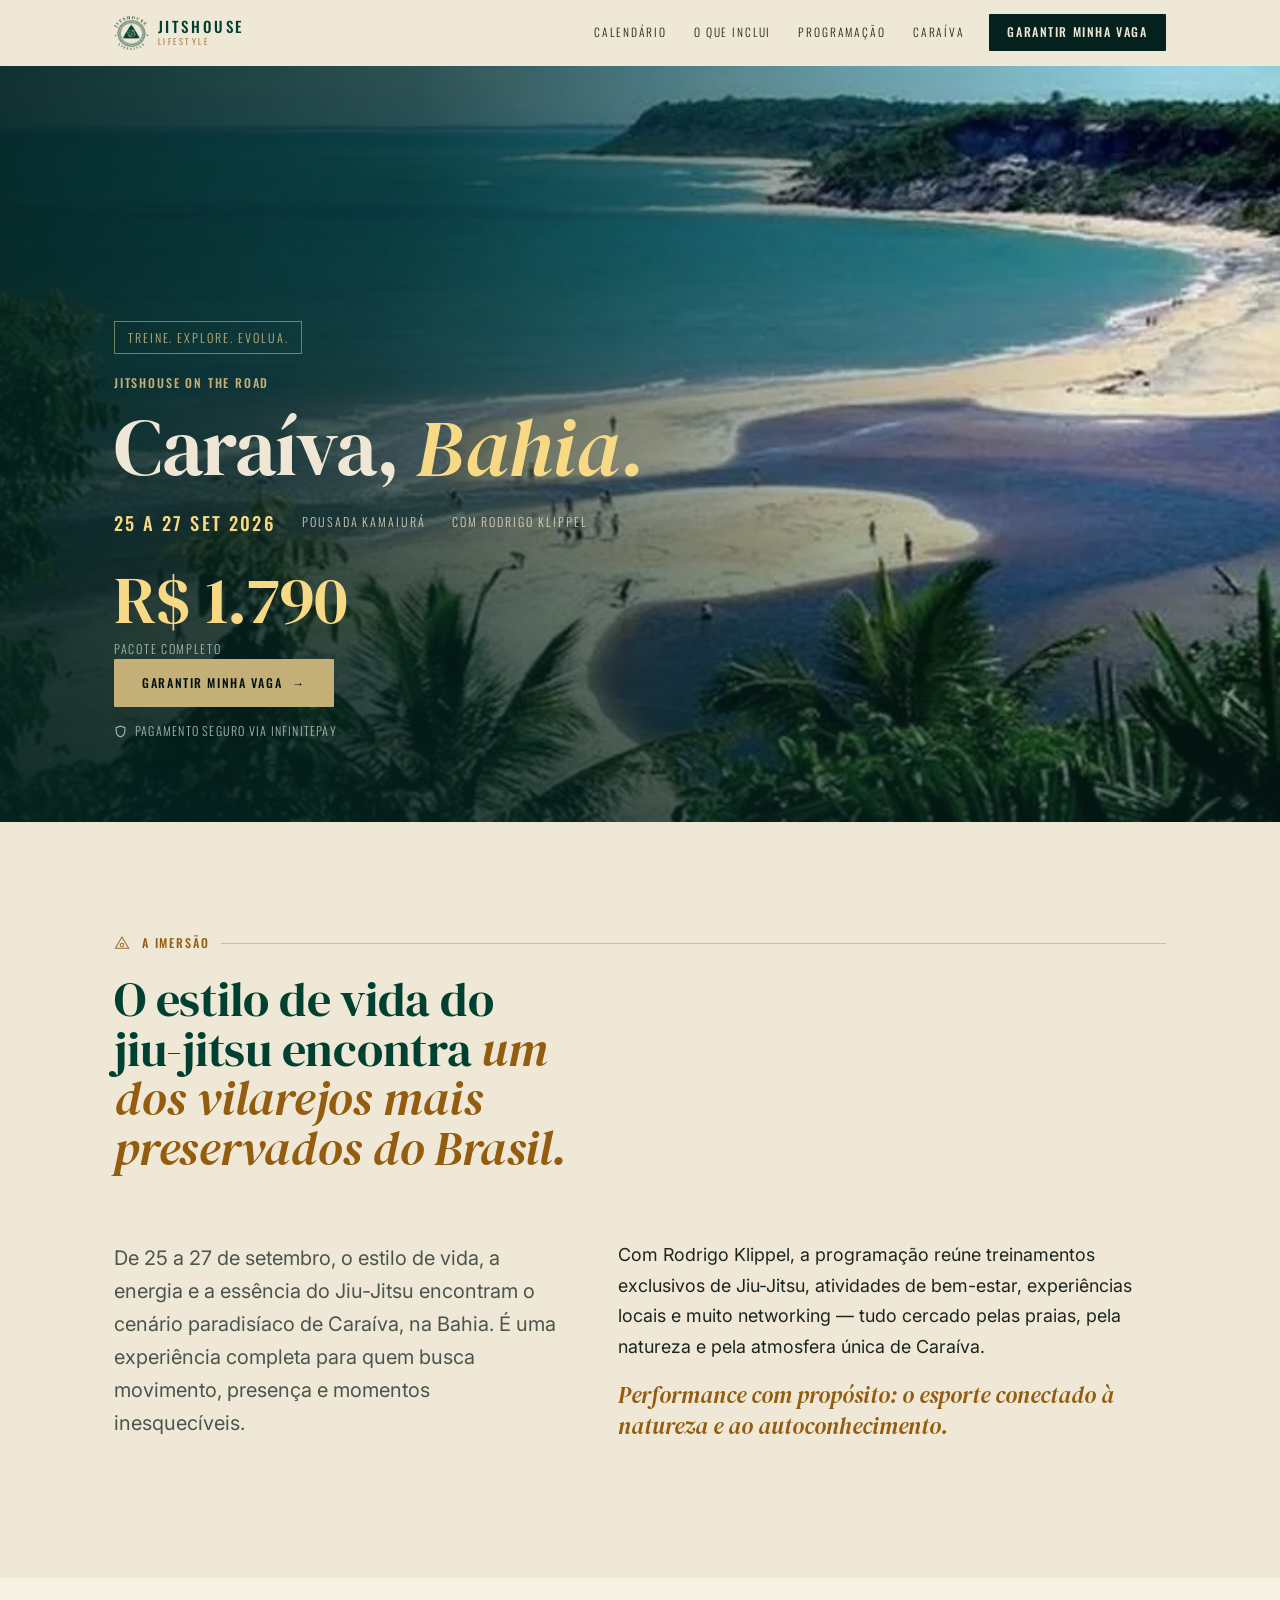
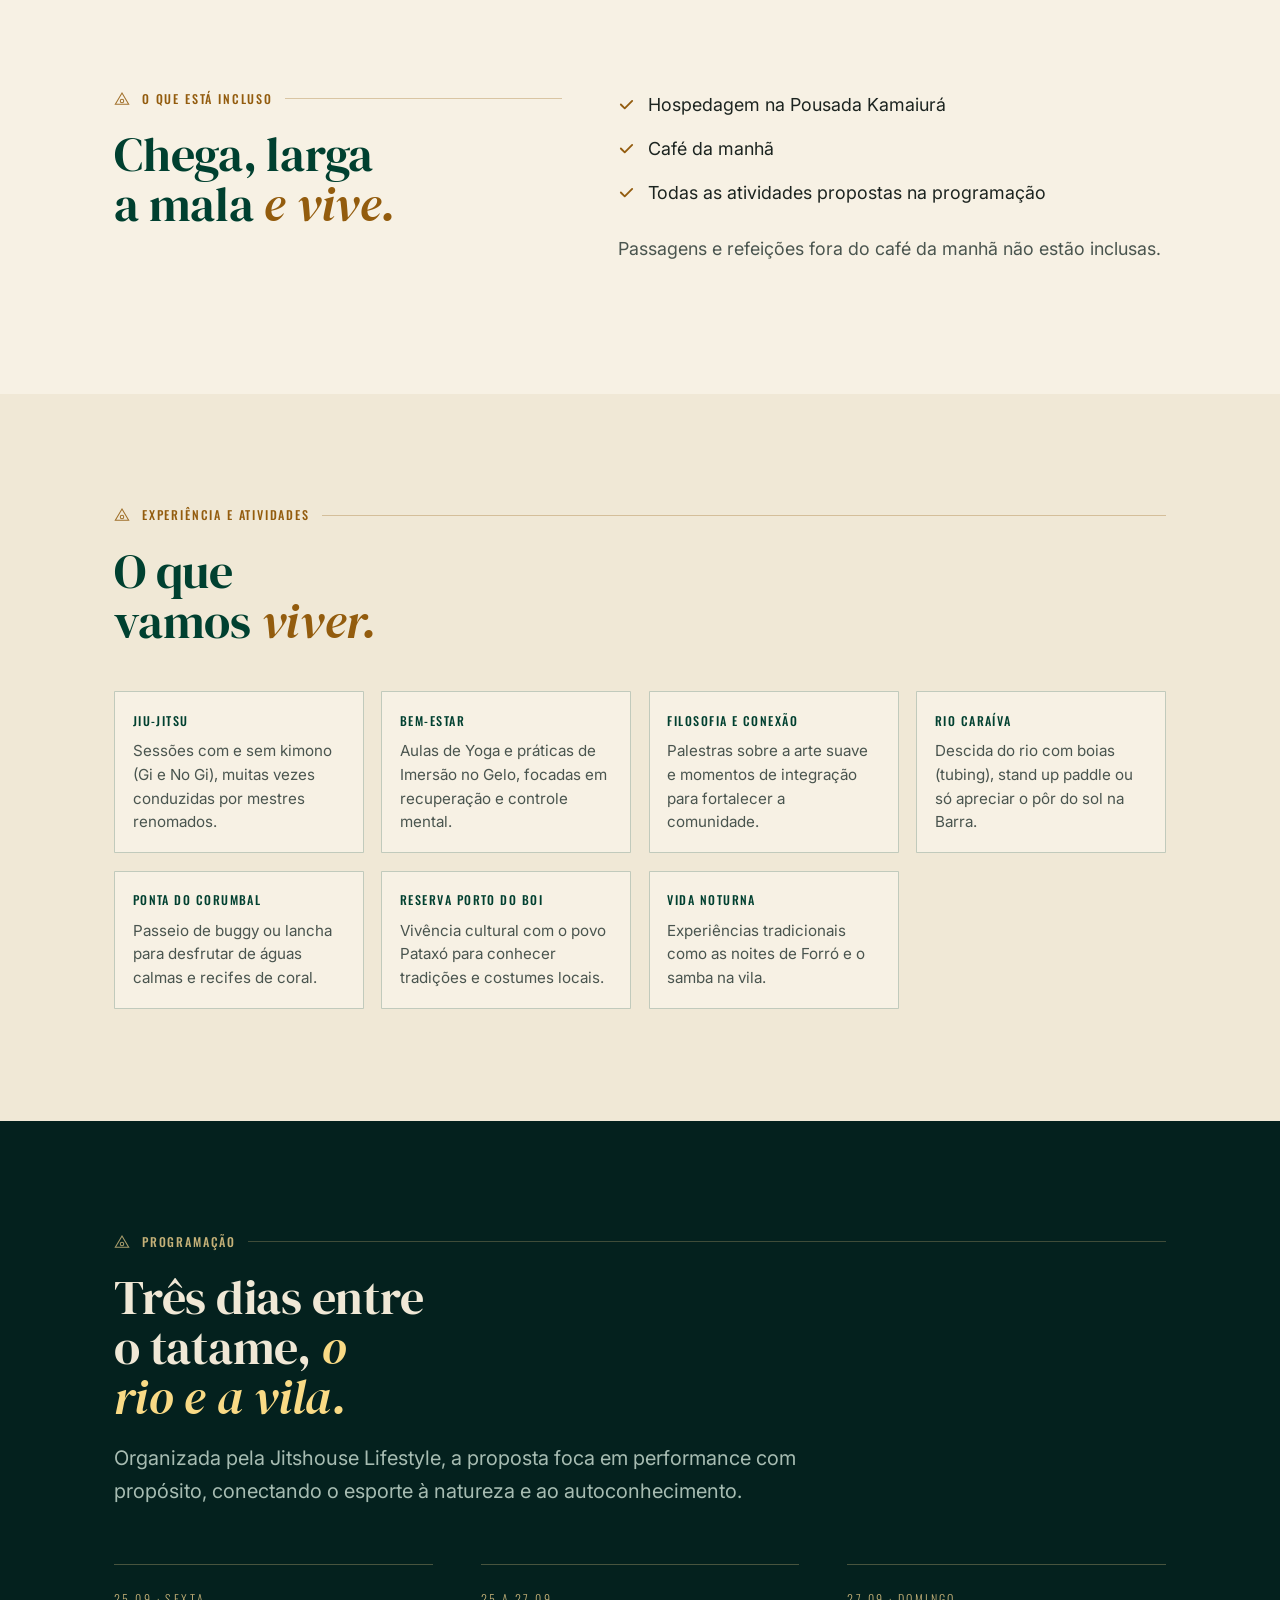
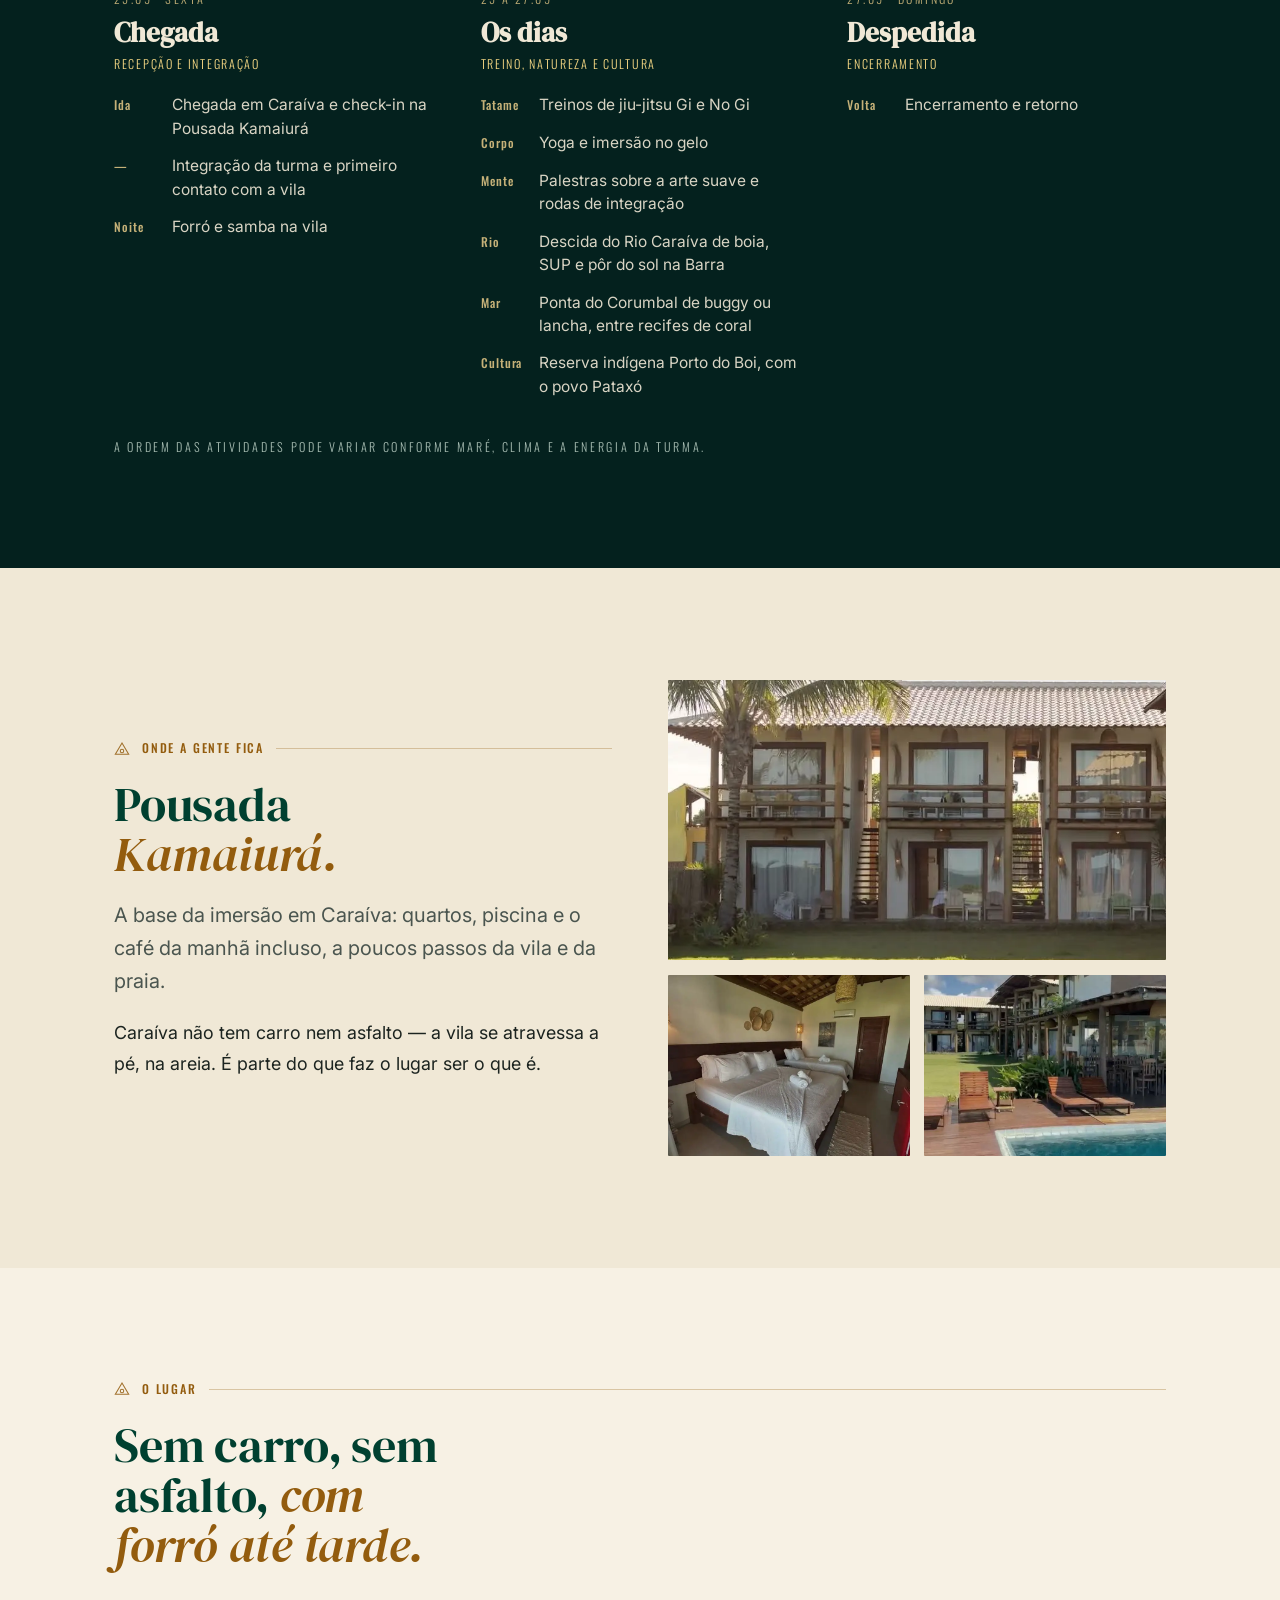
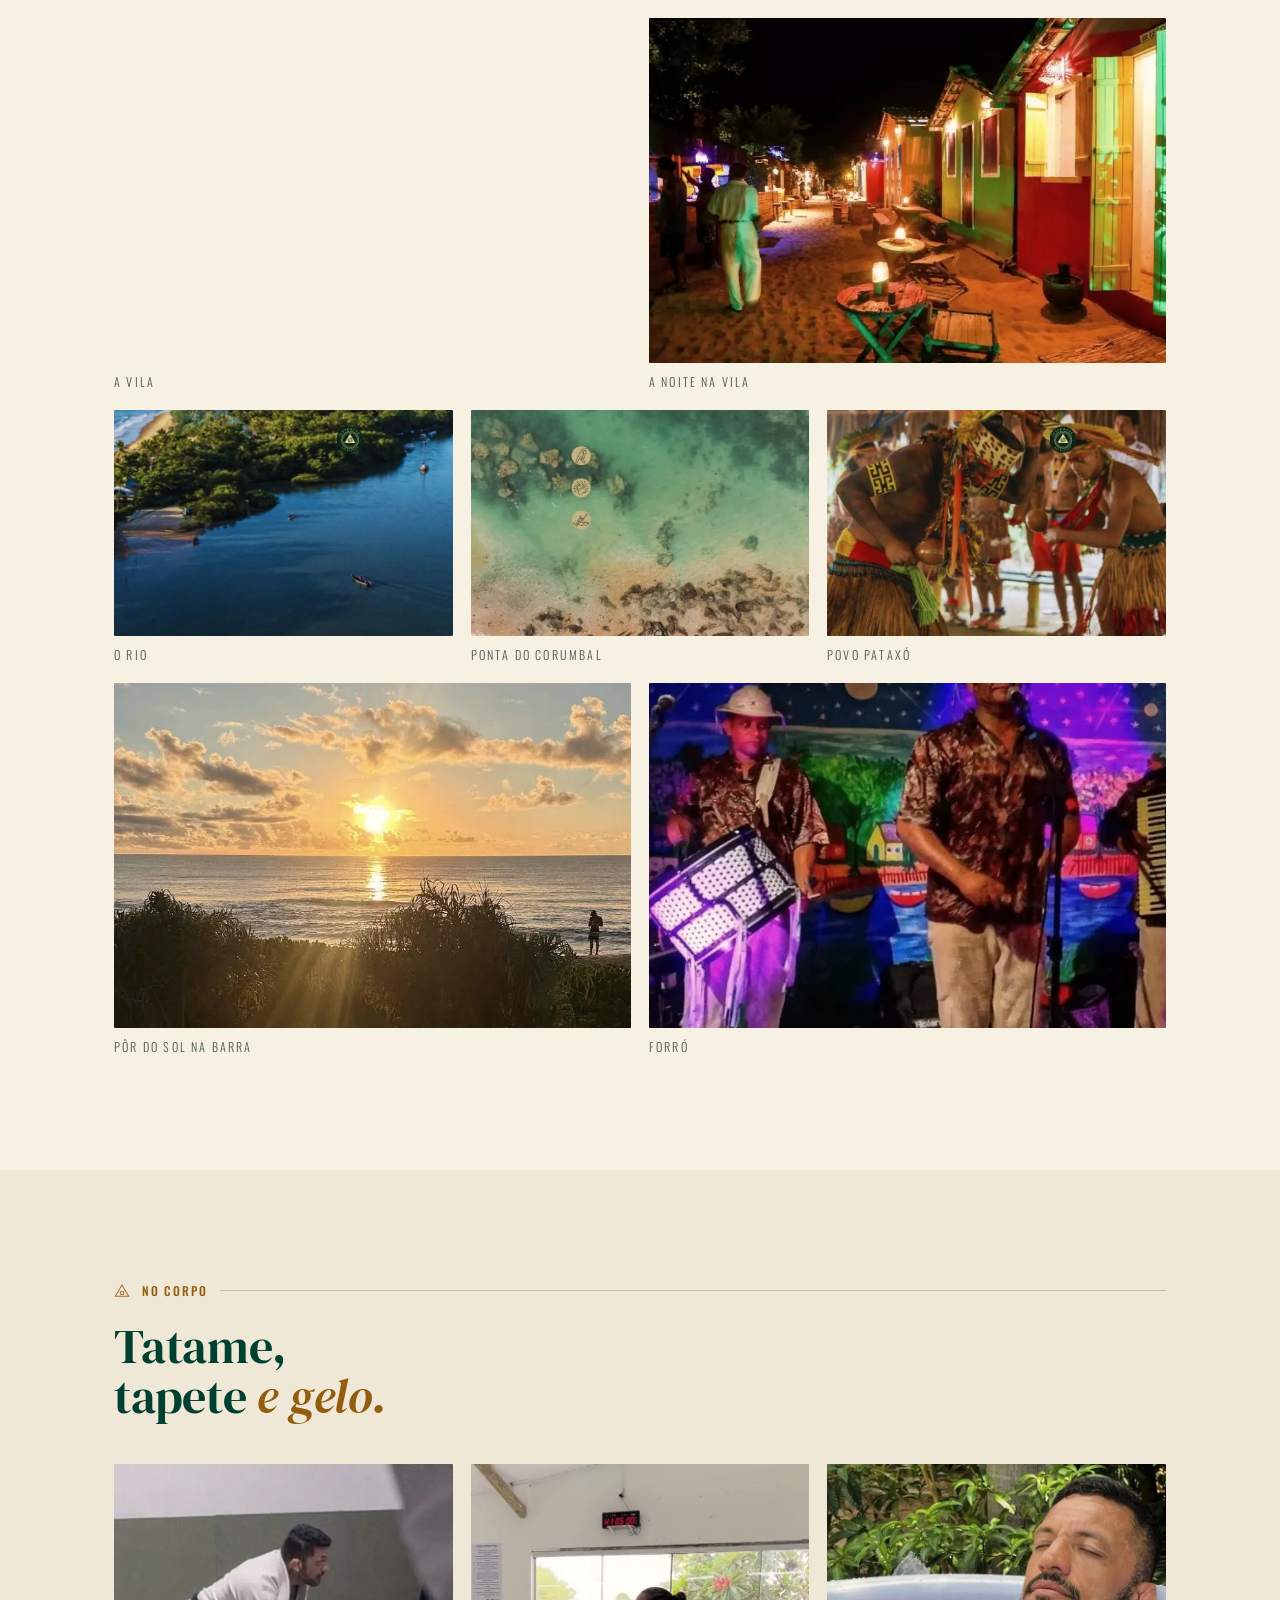
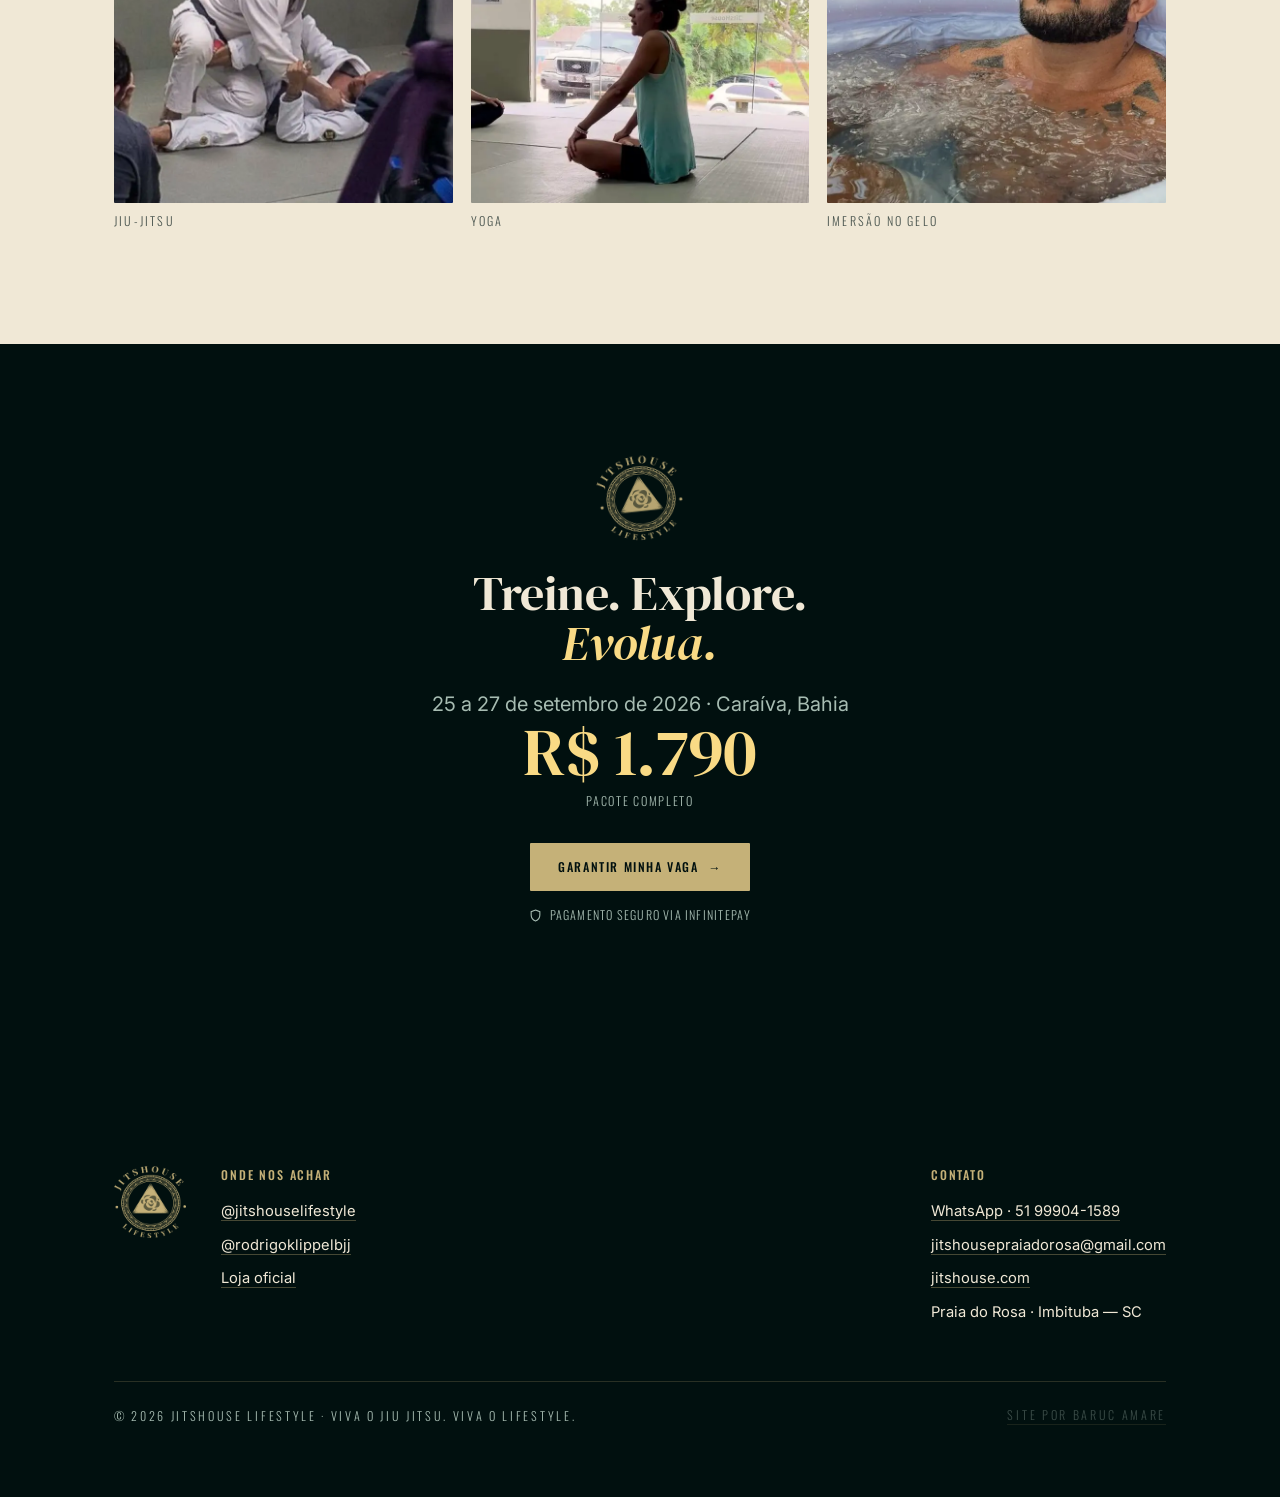
==== caraiva.html @ 2b3d9e82 "feat: conteudo real da casa fisica — 8 servicos, grades, bio do Rodrigo e FAQ Texto extraido ao vivo" ====
<!DOCTYPE html>
<html lang="pt-BR">
<head>
<meta charset="utf-8">
<meta name="viewport" content="width=device-width, initial-scale=1, viewport-fit=cover">

<!--
═══════════════════════════════════════════════════════════════════════
  JITSHOUSE ON THE ROAD — CARAÍVA  ·  25 a 27 de setembro de 2026
  ───────────────────────────────────────────────────────────────────
  Todo o conteúdo desta página — programação, passeios, o que está
  incluso, nome da pousada e fotos — foi transcrito da página oficial
  jitshouse.com/imersao-caraiva. Nada foi inventado.

  Preço exibido: R$ 1.790,00 (Pacote Completo).
  O valor tem que bater com o do checkout na loja — se mudar lá, mude aqui.
═══════════════════════════════════════════════════════════════════════
-->

<title>Jitshouse On The Road — Caraíva · 25 a 27 de setembro de 2026 | Jitshouse Lifestyle</title>
<meta name="description" content="Três dias de jiu-jitsu, natureza e cultura em Caraíva, na Bahia. Treinos com Rodrigo Klippel, yoga, imersão no gelo, descida do Rio Caraíva, Ponta do Corumbal e vivência com o povo Pataxó. Hospedagem na Pousada Kamaiurá.">
<link rel="canonical" href="https://jitshouse.com/caraiva.html">
<meta name="theme-color" content="#F0E8D6">

<meta property="og:type" content="article">
<meta property="og:locale" content="pt_BR">
<meta property="og:site_name" content="Jitshouse Lifestyle">
<meta property="og:title" content="Jitshouse On The Road — Caraíva · 25 a 27 de setembro">
<meta property="og:description" content="Treine. Explore. Evolua. Três dias em um dos vilarejos mais preservados do Brasil.">
<meta property="og:url" content="https://jitshouse.com/caraiva.html">
<meta property="og:image" content="https://jitshouse.com/img/im/car-hero.jpg">
<meta property="og:image:width" content="800">
<meta property="og:image:height" content="450">
<meta name="twitter:card" content="summary_large_image">

<link rel="icon" href="img/favicon.png" type="image/png">
<link rel="preload" as="image" href="img/im/car-hero.webp" fetchpriority="high">
<link rel="preconnect" href="https://fonts.googleapis.com">
<link rel="preconnect" href="https://fonts.gstatic.com" crossorigin>
<link href="https://fonts.googleapis.com/css2?family=DM+Serif+Display:ital@0;1&family=Inter:wght@400;500&family=Oswald:wght@300;500&display=swap" rel="stylesheet">
<link rel="stylesheet" href="assets/imersao.css">

<script type="application/ld+json">
{"@context":"https://schema.org","@type":"Event",
"name":"Jitshouse On The Road — Caraíva",
"startDate":"2026-09-25","endDate":"2026-09-27",
"eventStatus":"https://schema.org/EventScheduled",
"eventAttendanceMode":"https://schema.org/OfflineEventAttendanceMode",
"description":"Três dias que celebram o estilo de vida do jiu-jitsu em Caraíva, na Bahia. Treinos exclusivos, yoga, imersão no gelo, passeios e vivência cultural com o povo Pataxó.",
"url":"https://jitshouse.com/caraiva.html",
"image":"https://jitshouse.com/img/im/car-hero.jpg",
"organizer":{"@type":"Organization","name":"Jitshouse Lifestyle","url":"https://jitshouse.com/"},
"performer":{"@type":"Person","name":"Rodrigo Klippel"},
"location":{"@type":"Place","name":"Pousada Kamaiurá","address":{"@type":"PostalAddress","addressLocality":"Caraíva","addressRegion":"BA","addressCountry":"BR"}},
"offers":{"@type":"Offer","url":"https://loja.infinitepay.io/jitshouse_lifestyle/wwk9630-jitshouse-caraiva","availability":"https://schema.org/InStock"}}
</script>
</head>
<body>

<!-- ══ NAV ═══════════════════════════════════════════════════════ -->
<header class="nav">
  <div class="wrap nav__in">
    <a class="nav__marca" href="index.html" aria-label="Jitshouse Lifestyle — início">
      <img src="img/brasao-tinta.webp" alt="" width="34" height="34">
      <span class="nav__nome"><b>JITSHOUSE</b><span>LIFESTYLE</span></span>
    </a>
    <nav class="nav__links" aria-label="Seções da página">
      <a href="index.html#calendario">Calendário</a>
      <a href="#incluso">O que inclui</a>
      <a href="#programacao">Programação</a>
      <a href="#caraiva">Caraíva</a>
    </nav>
    <a class="btn btn--solido btn--peq nav__cta" href="https://loja.infinitepay.io/jitshouse_lifestyle/wwk9630-jitshouse-caraiva">Garantir minha vaga</a>
  </div>
</header>

<!-- ══ HERO ══════════════════════════════════════════════════════ -->
<section class="ihero" aria-labelledby="h1">
  <picture>
    <source srcset="img/im/car-hero.webp" type="image/webp">
    <img class="ihero__foto" src="img/im/car-hero.jpg" width="800" height="450"
         alt="Vista do alto da praia de Caraíva, onde o rio encontra o mar, entre coqueiros."
         fetchpriority="high" decoding="async">
  </picture>
  <div class="ihero__veu" aria-hidden="true"></div>
  <div class="wrap">
    <div class="ihero__in">
      <p class="rotulo ihero__tag an" data-d="0">Treine. Explore. Evolua.</p>
      <p class="rotulo an" data-d="1" style="color:var(--ouro)">Jitshouse On The Road</p>
      <h1 class="display" id="h1">Caraíva, <em>Bahia.</em></h1>
      <ul class="ihero__meta an" data-d="2">
        <li><b>25 a 27 set 2026</b></li>
        <li><span>Pousada Kamaiurá</span></li>
        <li><span>Com Rodrigo Klippel</span></li>
      </ul>
      <p class="preco an" data-d="3"><span class="preco__valor">R$ 1.790</span></p>
      <p class="preco__pacote an" data-d="3">Pacote completo</p>
      <a class="btn btn--ouro an" data-d="3" href="https://loja.infinitepay.io/jitshouse_lifestyle/wwk9630-jitshouse-caraiva">Garantir minha vaga <span class="seta" aria-hidden="true">→</span></a>
      <p class="micro-pag an" data-d="4" style="color:var(--mute-esc)">Pagamento seguro via InfinitePay</p>
    </div>
  </div>
</section>

<!-- ══ ABERTURA ══════════════════════════════════════════════════ -->
<section class="sec" aria-labelledby="h-sobre">
  <div class="wrap">
    <p class="rotulo marca-sec an">A imersão</p>
    <h2 class="display an" id="h-sobre" data-d="1" style="font-size:var(--fs-h2); max-width:20ch">O estilo de vida do jiu-jitsu encontra <em>um dos vilarejos mais preservados do Brasil.</em></h2>
    <div class="incluso" style="margin-top:clamp(2rem,4vw,3rem)">
      <div>
        <p class="lede an" data-d="2">De 25 a 27 de setembro, o estilo de vida, a energia e a essência do Jiu-Jitsu encontram o cenário paradisíaco de Caraíva, na Bahia. É uma experiência completa para quem busca movimento, presença e momentos inesquecíveis.</p>
      </div>
      <div>
        <p class="an" data-d="3">Com Rodrigo Klippel, a programação reúne treinamentos exclusivos de Jiu-Jitsu, atividades de bem-estar, experiências locais e muito networking — tudo cercado pelas praias, pela natureza e pela atmosfera única de Caraíva.</p>
        <p class="an" data-d="4" style="margin-top:1.1rem; font-family:'DM Serif Display',Georgia,serif; font-style:italic; font-size:clamp(1.1rem,2.1vw,1.45rem); color:var(--ouro-dia); line-height:1.35">Performance com propósito: o esporte conectado à natureza e ao autoconhecimento.</p>
      </div>
    </div>
  </div>
</section>

<!-- ══ O QUE ESTÁ INCLUSO ════════════════════════════════════════ -->
<section class="sec alto" id="incluso" aria-labelledby="h-incluso">
  <div class="wrap incluso">
    <div>
      <p class="rotulo marca-sec an">O que está incluso</p>
      <h2 class="display an" id="h-incluso" data-d="1" style="font-size:var(--fs-h2); max-width:14ch">Chega, larga a mala <em>e vive.</em></h2>
    </div>
    <div>
      <ul class="lista-check an" data-d="2">
        <li>Hospedagem na Pousada Kamaiurá</li>
        <li>Café da manhã</li>
        <li>Todas as atividades propostas na programação</li>
      </ul>
      <p class="an" data-d="3" style="margin-top:1.6rem; color:var(--mute-papel)">Passagens e refeições fora do café da manhã não estão inclusas.</p>
    </div>
  </div>
</section>

<!-- ══ O QUE VAMOS VIVER ═════════════════════════════════════════ -->
<section class="sec" aria-labelledby="h-viver">
  <div class="wrap">
    <p class="rotulo marca-sec an">Experiência e atividades</p>
    <h2 class="display an" id="h-viver" data-d="1" style="font-size:var(--fs-h2); max-width:16ch">O que vamos <em>viver.</em></h2>
    <ul class="fichas an" data-d="2" style="margin-top:clamp(2rem,4vw,2.8rem)">
      <li class="ficha"><b>Jiu-jitsu</b><span>Sessões com e sem kimono (Gi e No Gi), muitas vezes conduzidas por mestres renomados.</span></li>
      <li class="ficha"><b>Bem-estar</b><span>Aulas de Yoga e práticas de Imersão no Gelo, focadas em recuperação e controle mental.</span></li>
      <li class="ficha"><b>Filosofia e conexão</b><span>Palestras sobre a arte suave e momentos de integração para fortalecer a comunidade.</span></li>
      <li class="ficha"><b>Rio Caraíva</b><span>Descida do rio com boias (tubing), stand up paddle ou só apreciar o pôr do sol na Barra.</span></li>
      <li class="ficha"><b>Ponta do Corumbal</b><span>Passeio de buggy ou lancha para desfrutar de águas calmas e recifes de coral.</span></li>
      <li class="ficha"><b>Reserva Porto do Boi</b><span>Vivência cultural com o povo Pataxó para conhecer tradições e costumes locais.</span></li>
      <li class="ficha"><b>Vida noturna</b><span>Experiências tradicionais como as noites de Forró e o samba na vila.</span></li>
    </ul>
  </div>
</section>

<!-- ══ PROGRAMAÇÃO ═══════════════════════════════════════════════ -->
<section class="sec dark" id="programacao" aria-labelledby="h-prog">
  <div class="wrap">
    <p class="rotulo marca-sec an">Programação</p>
    <h2 class="display an" id="h-prog" data-d="1" style="font-size:var(--fs-h2); max-width:18ch">Três dias entre o tatame, <em>o rio e a vila.</em></h2>
    <p class="lede an" data-d="2" style="margin-top:1.2rem">Organizada pela Jitshouse Lifestyle, a proposta foca em performance com propósito, conectando o esporte à natureza e ao autoconhecimento.</p>
    <div class="dias dias--3" style="margin-top:clamp(2.5rem,5vw,3.5rem)">
      <div class="dia an-e" data-d="0">
        <p class="dia__num">25.09 · Sexta</p>
        <h3 class="dia__nome">Chegada</h3>
        <p class="dia__foco">Recepção e integração</p>
        <ul class="horas">
          <li><b>Ida</b><span>Chegada em Caraíva e check-in na Pousada Kamaiurá</span></li>
          <li><b>—</b><span>Integração da turma e primeiro contato com a vila</span></li>
          <li><b>Noite</b><span>Forró e samba na vila</span></li>
        </ul>
      </div>
      <div class="dia an" data-d="1">
        <p class="dia__num">25 a 27.09</p>
        <h3 class="dia__nome">Os dias</h3>
        <p class="dia__foco">Treino, natureza e cultura</p>
        <ul class="horas">
          <li><b>Tatame</b><span>Treinos de jiu-jitsu Gi e No Gi</span></li>
          <li><b>Corpo</b><span>Yoga e imersão no gelo</span></li>
          <li><b>Mente</b><span>Palestras sobre a arte suave e rodas de integração</span></li>
          <li><b>Rio</b><span>Descida do Rio Caraíva de boia, SUP e pôr do sol na Barra</span></li>
          <li><b>Mar</b><span>Ponta do Corumbal de buggy ou lancha, entre recifes de coral</span></li>
          <li><b>Cultura</b><span>Reserva indígena Porto do Boi, com o povo Pataxó</span></li>
        </ul>
      </div>
      <div class="dia an-d" data-d="2">
        <p class="dia__num">27.09 · Domingo</p>
        <h3 class="dia__nome">Despedida</h3>
        <p class="dia__foco">Encerramento</p>
        <ul class="horas">
          <li><b>Volta</b><span>Encerramento e retorno</span></li>
        </ul>
      </div>
    </div>
    <!-- [SUBSTITUIR] A página oficial de Caraíva lista as atividades sem
         horários fechados por dia (diferente do Aniversário, do Esquenta e
         do Réveillon, que têm grade hora a hora). Assim que o Rodrigo
         fechar a grade, trocar os blocos acima por horários reais. -->
    <p class="rotulo rotulo--fino an" data-d="3" style="margin-top:2.5rem; color:var(--mute-esc)">A ordem das atividades pode variar conforme maré, clima e a energia da turma.</p>
  </div>
</section>

<!-- ══ HOSPEDAGEM ════════════════════════════════════════════════ -->
<section class="sec" aria-labelledby="h-hosp">
  <div class="wrap hosp">
    <div>
      <p class="rotulo marca-sec an">Onde a gente fica</p>
      <h2 class="display an" id="h-hosp" data-d="1" style="font-size:var(--fs-h2); max-width:14ch">Pousada <em>Kamaiurá.</em></h2>
      <p class="lede an" data-d="2" style="margin-top:1.2rem">A base da imersão em Caraíva: quartos, piscina e o café da manhã incluso, a poucos passos da vila e da praia.</p>
      <p class="an" data-d="3" style="margin-top:1.1rem">Caraíva não tem carro nem asfalto — a vila se atravessa a pé, na areia. É parte do que faz o lugar ser o que é.</p>
    </div>
    <div class="hosp__fotos an-d" data-d="1">
      <figure><img src="img/im/car-pousada.webp" alt="Fachada da Pousada Kamaiurá, com varandas de madeira e coqueiros." width="800" height="450" loading="lazy" decoding="async"></figure>
      <figure><img src="img/im/car-quarto.webp" alt="Quarto da pousada com cama de casal arrumada." width="800" height="600" loading="lazy" decoding="async"></figure>
      <figure><img src="img/im/car-piscina.webp" alt="Piscina da pousada com espreguiçadeiras e jardim." width="800" height="600" loading="lazy" decoding="async"></figure>
    </div>
  </div>
</section>

<!-- ══ CARAÍVA ═══════════════════════════════════════════════════ -->
<section class="sec alto" id="caraiva" aria-labelledby="h-lugar">
  <div class="wrap">
    <p class="rotulo marca-sec an">O lugar</p>
    <h2 class="display an" id="h-lugar" data-d="1" style="font-size:var(--fs-h2); max-width:18ch">Sem carro, sem asfalto, <em>com forró até tarde.</em></h2>
    <div class="galeria an" data-d="2" style="margin-top:clamp(2rem,4vw,3rem)">
      <figure class="g1"><img src="img/im/car-vila.webp" alt="Casa verde de madeira na vila com a frase pintada: aqui você está em Caraíva." width="800" height="533" loading="lazy" decoding="async"><figcaption>A vila</figcaption></figure>
      <figure class="g2"><img src="img/im/car-noite.webp" alt="Ruas de areia de Caraíva à noite, com casas coloridas iluminadas e mesas na rua." width="800" height="533" loading="lazy" decoding="async"><figcaption>A noite na vila</figcaption></figure>
      <figure class="g3"><img src="img/im/car-rio.webp" alt="Vista aérea do Rio Caraíva encontrando o mar." width="800" height="533" loading="lazy" decoding="async"><figcaption>O rio</figcaption></figure>
      <figure class="g4"><img src="img/im/car-corumbal.webp" alt="Águas rasas e transparentes sobre os recifes da Ponta do Corumbal." width="800" height="533" loading="lazy" decoding="async"><figcaption>Ponta do Corumbal</figcaption></figure>
      <figure class="g5"><img src="img/im/car-pataxo.webp" alt="Integrantes do povo Pataxó em vestimenta tradicional durante vivência cultural." width="800" height="533" loading="lazy" decoding="async"><figcaption>Povo Pataxó</figcaption></figure>
      <figure class="g6"><img src="img/im/car-porsol.webp" alt="Pôr do sol sobre o mar visto da restinga, com pessoas ao longe." width="800" height="533" loading="lazy" decoding="async"><figcaption>Pôr do sol na Barra</figcaption></figure>
      <figure class="g7"><img src="img/im/car-forro.webp" alt="Banda de forró tocando à noite, sob luzes coloridas." width="800" height="533" loading="lazy" decoding="async"><figcaption>Forró</figcaption></figure>
    </div>
  </div>
</section>

<!-- ══ O TREINO ══════════════════════════════════════════════════ -->
<section class="sec" aria-labelledby="h-treino">
  <div class="wrap">
    <p class="rotulo marca-sec an">No corpo</p>
    <h2 class="display an" id="h-treino" data-d="1" style="font-size:var(--fs-h2); max-width:16ch">Tatame, tapete <em>e gelo.</em></h2>
    <div class="galeria an" data-d="2" style="margin-top:clamp(2rem,4vw,2.6rem); grid-template-columns:repeat(3,1fr)">
      <figure class="g-quad" style="grid-column:auto"><img src="img/im/car-jiu.webp" alt="Rodrigo Klippel de kimono ensinando uma técnica no tatame." width="700" height="700" loading="lazy" decoding="async"><figcaption>Jiu-jitsu</figcaption></figure>
      <figure class="g-quad" style="grid-column:auto"><img src="img/im/car-yoga.webp" alt="Prática de yoga sentada, de frente para a claridade da janela." width="700" height="700" loading="lazy" decoding="async"><figcaption>Yoga</figcaption></figure>
      <figure class="g-quad" style="grid-column:auto"><img src="img/im/car-gelo.webp" alt="Imersão no gelo em banheira, com foco na respiração." width="700" height="700" loading="lazy" decoding="async"><figcaption>Imersão no gelo</figcaption></figure>
    </div>
  </div>
</section>

<!-- ══ CTA FINAL ═════════════════════════════════════════════════ -->
<section class="sec dark--fundo fim" aria-labelledby="h-fim">
  <div class="wrap">
    <img class="carimbo" src="img/brasao-ouro.webp" alt="" width="84" height="84" loading="lazy" decoding="async">
    <h2 class="display an" id="h-fim" data-d="1">Treine. Explore. <em>Evolua.</em></h2>
    <p class="lede an" data-d="2" style="margin:1.2rem auto 0; text-align:center">25 a 27 de setembro de 2026 · Caraíva, Bahia</p>
    <p class="preco preco--centro an" data-d="3"><span class="preco__valor">R$ 1.790</span></p>
      <p class="preco__pacote an" data-d="3">Pacote completo</p>
    <a class="btn btn--ouro an" data-d="3" href="https://loja.infinitepay.io/jitshouse_lifestyle/wwk9630-jitshouse-caraiva">Garantir minha vaga <span class="seta" aria-hidden="true">→</span></a>
    <p class="micro-pag an" data-d="4" style="justify-content:center">Pagamento seguro via InfinitePay</p>
    <ul class="fim__sec an" data-d="5">
      <li><a href="https://wa.me/5551999041589?text=Ol%C3%A1!%20Tenho%20uma%20d%C3%BAvida%20sobre%20a%20imers%C3%A3o%20Jitshouse%20On%20The%20Road%20%E2%80%94%20Cara%C3%ADva%20(25%20a%2027%20set%202026)" target="_blank" rel="noopener">Dúvidas? Fala com a gente</a></li>
      <li><a href="index.html#calendario">Ver o calendário completo</a></li>
    </ul>
  </div>
</section>

<!-- ══ RODAPÉ ════════════════════════════════════════════════════ -->
<footer class="dark--fundo rodape">
  <div class="wrap">
    <div class="rodape__grid">
      <div><img src="img/brasao-ouro.webp" alt="Brasão da Jitshouse Lifestyle" width="72" height="72" loading="lazy" style="width:72px;height:72px"></div>
      <div>
        <p class="rotulo rodape__tit">Onde nos achar</p>
        <ul>
          <li><a href="https://www.instagram.com/jitshouselifestyle/" target="_blank" rel="noopener">@jitshouselifestyle</a></li>
          <li><a href="https://www.instagram.com/rodrigoklippelbjj/" target="_blank" rel="noopener">@rodrigoklippelbjj</a></li>
          <li><a href="https://loja.infinitepay.io/jitshouse_lifestyle" target="_blank" rel="noopener">Loja oficial</a></li>
        </ul>
      </div>
      <div>
        <p class="rotulo rodape__tit">Contato</p>
        <ul>
          <li><a href="https://wa.me/5551999041589" target="_blank" rel="noopener">WhatsApp · 51 99904-1589</a></li>
          <li><a href="mailto:jitshousepraiadorosa@gmail.com">jitshousepraiadorosa@gmail.com</a></li>
          <li><a href="index.html">jitshouse.com</a></li>
          <li>Praia do Rosa · Imbituba — SC</li>
        </ul>
      </div>
    </div>
    <div class="rodape__fim">
      <p class="rotulo rotulo--fino" style="margin:0">© <span id="ano">2026</span> Jitshouse Lifestyle · Viva o Jiu Jitsu. Viva o Lifestyle.</p>
      <a class="rotulo rotulo--fino credito" href="index.html">site por Baruc Amare</a>
    </div>
  </div>
</footer>

<a class="barra" id="barra" href="https://loja.infinitepay.io/jitshouse_lifestyle/wwk9630-jitshouse-caraiva">Garantir vaga — R$ 1.790</a>

<script src="assets/imersao.js"></script>
</body>
</html>
---- assets/imersao.css ----
/* ══════════════════════════════════════════════════════════════════
   JITSHOUSE — PÁGINAS DE IMERSÃO
   Folha compartilhada por caraiva.html, esquenta.html e reveillon.html.
   Mesma família visual da home (index.html), que segue self-contained:
   os tokens abaixo são cópia fiel dos de lá. Ao mexer na paleta,
   mexa nos dois lugares.
   ══════════════════════════════════════════════════════════════════ */
:root{
  --papel:      #F0E8D6;
  --papel-alto: #F7F1E4;
  --floresta:   #04211E;
  --floresta-2: #01100F;
  --verde-rosa: #004030;
  --ouro:       #C5B178;
  --areia:      #F9DA85;
  --ouro-dia:   #935C0E;
  --tinta:      #1C2420;
  --mute-papel: #4A554F;
  --mute-esc:   #A7BCB2;

  --fs-hero: clamp(2.4rem, 7vw, 5rem);
  --fs-h2:   clamp(1.8rem, 4.4vw, 3rem);
  --fs-h3:   clamp(1.2rem, 2.4vw, 1.7rem);
  --fs-body: clamp(1rem, 1.4vw, 1.125rem);
  --fs-micro:clamp(.67rem, 1.05vw, .76rem);

  --gut: clamp(1.25rem, 5vw, 4.5rem);
  --max: 1180px;
  --ease: cubic-bezier(.22,1,.36,1);
  --nav-h: 66px;

  --grao: url("data:image/svg+xml,%3Csvg xmlns='http://www.w3.org/2000/svg' width='180' height='180'%3E%3Cfilter id='n'%3E%3CfeTurbulence type='fractalNoise' baseFrequency='.8' numOctaves='4'/%3E%3C/filter%3E%3Crect width='180' height='180' filter='url(%23n)'/%3E%3C/svg%3E");
}

*,*::before,*::after{box-sizing:border-box}
html{-webkit-text-size-adjust:100%; scroll-behavior:smooth; scroll-padding-top:calc(var(--nav-h) + 12px)}
body{
  margin:0; background:var(--papel); color:var(--tinta);
  font:400 var(--fs-body)/1.7 Inter,system-ui,sans-serif;
  -webkit-font-smoothing:antialiased; overflow-x:hidden;
}
img{max-width:100%; display:block}
a{color:inherit}
::selection{background:var(--verde-rosa); color:var(--papel)}
:focus-visible{outline:2px solid var(--ouro-dia); outline-offset:3px; border-radius:2px}
.dark :focus-visible,.dark--fundo :focus-visible{outline-color:var(--areia)}
.sr{position:absolute;width:1px;height:1px;overflow:hidden;clip:rect(0 0 0 0);white-space:nowrap}

body::before{
  content:""; position:fixed; inset:0; pointer-events:none; z-index:9;
  background-image:var(--grao); opacity:.04; mix-blend-mode:multiply;
}

.wrap{max-width:var(--max); margin-inline:auto; padding-inline:var(--gut)}
.sec{padding-block:clamp(3.5rem,9vw,7rem); position:relative}
.dark{background:var(--floresta); color:var(--papel)}
.dark--fundo{background:var(--floresta-2); color:var(--papel)}
.alto{background:var(--papel-alto)}

/* ── tipografia ──────────────────────────────────────────────────── */
.display{
  font-family:"DM Serif Display",Georgia,serif; font-weight:400;
  line-height:1.04; letter-spacing:-.005em; margin:0; text-wrap:balance;
  color:var(--verde-rosa);
}
.dark .display,.dark--fundo .display{color:var(--papel)}
.display em{font-style:italic; color:var(--ouro-dia)}
.dark .display em,.dark--fundo .display em{color:var(--areia)}
.rotulo{
  font-family:Oswald,"Arial Narrow",sans-serif; font-weight:500;
  text-transform:uppercase; letter-spacing:.15em; font-size:var(--fs-micro);
  line-height:1.5; margin:0;
}
.rotulo--fino{font-weight:300; letter-spacing:.22em}
.lede{font-size:clamp(1.05rem,1.9vw,1.25rem); line-height:1.65; color:var(--mute-papel); max-width:58ch}
.dark .lede,.dark--fundo .lede{color:var(--mute-esc)}

.marca-sec{display:flex; align-items:center; gap:.75rem; margin:0 0 1.4rem; color:var(--ouro-dia)}
.marca-sec::before{
  content:""; width:16px; height:16px; flex:none; opacity:.85; background:currentColor;
  -webkit-mask:url("data:image/svg+xml,%3Csvg xmlns='http://www.w3.org/2000/svg' viewBox='0 0 24 24'%3E%3Cpath d='M12 3 22 20H2Z' fill='none' stroke='%23000' stroke-width='1.6'/%3E%3Ccircle cx='12' cy='15' r='2.6' fill='none' stroke='%23000' stroke-width='1.6'/%3E%3C/svg%3E") center/contain no-repeat;
          mask:url("data:image/svg+xml,%3Csvg xmlns='http://www.w3.org/2000/svg' viewBox='0 0 24 24'%3E%3Cpath d='M12 3 22 20H2Z' fill='none' stroke='%23000' stroke-width='1.6'/%3E%3Ccircle cx='12' cy='15' r='2.6' fill='none' stroke='%23000' stroke-width='1.6'/%3E%3C/svg%3E") center/contain no-repeat;
}
.marca-sec::after{content:""; flex:1; height:1px; background:currentColor; opacity:.3}
.dark .marca-sec,.dark--fundo .marca-sec{color:var(--ouro)}

.moldura{position:relative; padding:clamp(1.8rem,5vw,3.5rem)}
.moldura::before,.moldura::after{content:""; position:absolute; inset:0; pointer-events:none; border:1px solid var(--verde-rosa)}
.moldura::before{opacity:.55}
.moldura::after{inset:6px; opacity:.28}
.dark .moldura::before,.dark .moldura::after{border-color:var(--ouro)}

.carimbo{width:clamp(58px,7vw,84px); height:auto}

/* ── botões ──────────────────────────────────────────────────────── */
.btn{
  display:inline-flex; align-items:center; gap:.6rem; text-decoration:none;
  font-family:Oswald,sans-serif; font-weight:500; text-transform:uppercase;
  letter-spacing:.13em; font-size:var(--fs-micro); line-height:1;
  padding:1.05rem 1.7rem; border:1px solid transparent; border-radius:1px;
  transition:background .3s var(--ease), color .3s var(--ease), border-color .3s var(--ease), transform .3s var(--ease);
}
.btn:hover{transform:translateY(-2px)}
.btn--solido{background:var(--floresta); color:var(--papel)}
.btn--solido:hover{background:var(--verde-rosa)}
.btn--linha{border-color:var(--verde-rosa); color:var(--verde-rosa)}
.btn--linha:hover{background:var(--verde-rosa); color:var(--papel)}
.btn--ouro{background:var(--ouro); color:var(--floresta-2)}
.btn--ouro:hover{background:var(--areia)}
.btn--claro{border-color:var(--papel); color:var(--papel)}
.btn--claro:hover{background:var(--papel); color:var(--floresta)}
.btn--peq{padding:.72rem 1.1rem}
.btn .seta{transition:transform .3s var(--ease)}
.btn:hover .seta{transform:translateX(4px)}

.micro-pag{
  display:flex; align-items:center; gap:.5rem; margin:.9rem 0 0;
  font-family:Oswald,sans-serif; font-weight:300; text-transform:uppercase;
  letter-spacing:.1em; font-size:var(--fs-micro); color:var(--mute-papel);
}
.dark .micro-pag,.dark--fundo .micro-pag{color:var(--mute-esc)}
.micro-pag::before{
  content:""; width:13px; height:13px; flex:none; background:currentColor;
  -webkit-mask:url("data:image/svg+xml,%3Csvg xmlns='http://www.w3.org/2000/svg' viewBox='0 0 24 24'%3E%3Cpath d='M12 2 20 5v6c0 5-3.4 9.3-8 11-4.6-1.7-8-6-8-11V5Z' fill='none' stroke='%23000' stroke-width='2'/%3E%3C/svg%3E") center/contain no-repeat;
          mask:url("data:image/svg+xml,%3Csvg xmlns='http://www.w3.org/2000/svg' viewBox='0 0 24 24'%3E%3Cpath d='M12 2 20 5v6c0 5-3.4 9.3-8 11-4.6-1.7-8-6-8-11V5Z' fill='none' stroke='%23000' stroke-width='2'/%3E%3C/svg%3E") center/contain no-repeat;
}

/* ── preço ───────────────────────────────────────────────────────
   Regra da casa: se a imersão tem checkout, o valor aparece. Ele já é
   público a um clique — esconder só cria fricção. O número aqui TEM
   de bater com o do checkout InfinitePay correspondente.
   ──────────────────────────────────────────────────────────────── */
.preco{display:flex; flex-wrap:wrap; align-items:baseline; gap:.25rem .9rem; margin:0 0 .5rem}
.preco__valor{
  font-family:"DM Serif Display",Georgia,serif; font-weight:400; line-height:.92;
  font-size:clamp(2.6rem,7vw,4.2rem); color:var(--verde-rosa); letter-spacing:-.01em;
}
.preco__de{
  font-family:Oswald,sans-serif; font-weight:300; font-size:clamp(.95rem,2vw,1.2rem);
  color:var(--mute-papel); text-decoration:line-through; text-decoration-thickness:1px;
}
.preco__pacote{
  margin:0; font-family:Oswald,sans-serif; font-weight:300; text-transform:uppercase;
  letter-spacing:.14em; font-size:var(--fs-micro); color:var(--mute-papel);
}
.dark .preco__valor,.dark--fundo .preco__valor{color:var(--areia)}
.dark .preco__de,.dark--fundo .preco__de,
.dark .preco__pacote,.dark--fundo .preco__pacote{color:var(--mute-esc)}
/* o hero é foto escura sob véu, mas não carrega a classe .dark */
.ihero .preco__valor{color:var(--areia)}
.ihero .preco__de,.ihero .preco__pacote{color:var(--mute-esc)}
/* variante centralizada, para o CTA final */
.preco--centro{justify-content:center}
.preco--centro + .preco__pacote{text-align:center}

/* ── nav ─────────────────────────────────────────────────────────── */
.nav{
  position:sticky; top:0; z-index:60; height:var(--nav-h);
  display:flex; align-items:center; background:var(--papel);
  border-bottom:1px solid transparent; transition:border-color .35s var(--ease), box-shadow .35s var(--ease);
}
.nav.rolou{border-bottom-color:rgba(0,64,48,.28); box-shadow:0 1px 0 rgba(0,64,48,.07)}
.nav__in{display:flex; align-items:center; gap:1.5rem; width:100%}
.nav__marca{display:flex; align-items:center; gap:.6rem; text-decoration:none; margin-right:auto}
.nav__marca img{width:34px; height:34px}
.nav__nome{display:flex; flex-direction:column; line-height:1}
.nav__nome b{font-family:Oswald,sans-serif; font-weight:500; font-size:.94rem; letter-spacing:.19em; color:var(--verde-rosa)}
.nav__nome span{font-family:Oswald,sans-serif; font-weight:300; font-size:.53rem; letter-spacing:.3em; color:var(--ouro-dia); margin-top:3px}
.nav__links{display:none; gap:1.7rem; align-items:center}
.nav__links a{
  text-decoration:none; font-family:Oswald,sans-serif; font-weight:300;
  text-transform:uppercase; letter-spacing:.16em; font-size:.72rem; color:var(--tinta);
  padding-block:.4rem; border-bottom:1px solid transparent;
  transition:border-color .3s var(--ease), color .3s var(--ease);
}
.nav__links a:hover{color:var(--verde-rosa); border-bottom-color:var(--ouro-dia)}
.nav__cta{display:none}
@media(min-width:900px){ .nav__links{display:flex} .nav__cta{display:inline-flex} }

/* volta pra home — trilha de migalhas discreta */
.voltar{
  display:inline-flex; align-items:center; gap:.5rem; text-decoration:none;
  font-family:Oswald,sans-serif; font-weight:300; text-transform:uppercase;
  letter-spacing:.16em; font-size:var(--fs-micro); color:var(--papel); opacity:.8;
  transition:opacity .3s var(--ease);
}
.voltar:hover{opacity:1}
.voltar::before{content:"←"}

/* ── hero da imersão ─────────────────────────────────────────────── */
.ihero{
  position:relative; min-height:min(84svh,760px); display:flex; align-items:flex-end;
  padding-block:clamp(2.5rem,7vw,5rem); overflow:hidden; isolation:isolate;
}
.ihero__foto{position:absolute; inset:0; z-index:-2; width:100%; height:100%; object-fit:cover}
.ihero__veu{
  position:absolute; inset:0; z-index:-1;
  background:
    linear-gradient(100deg, rgba(4,33,30,.90) 0%, rgba(4,33,30,.72) 30%, rgba(4,33,30,.30) 60%, rgba(4,33,30,0) 82%),
    linear-gradient(to top, rgba(4,33,30,.62), rgba(4,33,30,0) 48%);
}
.ihero > .wrap{width:100%}  /* idem: o wrap precisa ocupar a largura toda */
.ihero__in{max-width:min(100%,760px); color:var(--papel)}
.ihero h1{font-size:var(--fs-hero); margin:.9rem 0 1.1rem; color:var(--papel)}
.ihero h1 em{font-style:italic; color:var(--areia)}
.ihero__meta{display:flex; flex-wrap:wrap; gap:.6rem 1.6rem; margin:0 0 1.9rem; padding:0; list-style:none}
.ihero__meta li{display:flex; align-items:center; gap:.5rem; color:var(--papel)}
.ihero__meta b{
  font-family:Oswald,sans-serif; font-weight:500; text-transform:uppercase;
  letter-spacing:.13em; font-size:clamp(.95rem,1.8vw,1.15rem); color:var(--areia);
}
.ihero__meta span{
  font-family:Oswald,sans-serif; font-weight:300; text-transform:uppercase;
  letter-spacing:.16em; font-size:var(--fs-micro); opacity:.85;
}
.ihero__tag{
  display:inline-block; margin-bottom:1.2rem; padding:.42rem .8rem;
  border:1px solid rgba(197,177,120,.6); color:var(--ouro);
  font-family:Oswald,sans-serif; font-weight:300; text-transform:uppercase;
  letter-spacing:.16em; font-size:var(--fs-micro);
}
.ihero__topo{display:flex; justify-content:space-between; align-items:center; gap:1rem; margin-bottom:auto}

/* ── incluso ─────────────────────────────────────────────────────── */
.incluso{display:grid; gap:clamp(2rem,5vw,3.5rem)}
@media(min-width:900px){ .incluso{grid-template-columns:.9fr 1.1fr; align-items:start} }
.lista-check{list-style:none; margin:0; padding:0; display:grid; gap:.85rem}
.lista-check li{display:flex; gap:.8rem; align-items:flex-start}
.lista-check li::before{
  content:""; width:17px; height:17px; flex:none; margin-top:.35em; background:var(--ouro-dia);
  -webkit-mask:url("data:image/svg+xml,%3Csvg xmlns='http://www.w3.org/2000/svg' viewBox='0 0 24 24'%3E%3Cpath d='m4 12 5.5 5.5L20 7' fill='none' stroke='%23000' stroke-width='2.6' stroke-linecap='round' stroke-linejoin='round'/%3E%3C/svg%3E") center/contain no-repeat;
          mask:url("data:image/svg+xml,%3Csvg xmlns='http://www.w3.org/2000/svg' viewBox='0 0 24 24'%3E%3Cpath d='m4 12 5.5 5.5L20 7' fill='none' stroke='%23000' stroke-width='2.6' stroke-linecap='round' stroke-linejoin='round'/%3E%3C/svg%3E") center/contain no-repeat;
}
.dark .lista-check li::before{background:var(--ouro)}

/* ── o que vamos viver: fichas ───────────────────────────────────── */
/* 7 fichas: 4 colunas no desktop dá 4+3 e evita o card órfão que
   sobra com 3, 5 ou 6 colunas */
.fichas{display:grid; gap:clamp(.8rem,2vw,1.1rem); grid-template-columns:repeat(2,1fr); margin:0; padding:0; list-style:none}
@media(min-width:820px){ .fichas{grid-template-columns:repeat(3,1fr)} }
@media(min-width:1050px){ .fichas{grid-template-columns:repeat(4,1fr)} }
.ficha{
  border:1px solid rgba(0,64,48,.22); background:var(--papel-alto); border-radius:1px;
  padding:1.15rem 1.1rem; display:flex; flex-direction:column; gap:.5rem;
}
.dark .ficha{background:rgba(240,232,214,.05); border-color:rgba(197,177,120,.3)}
.ficha b{
  font-family:Oswald,sans-serif; font-weight:500; text-transform:uppercase;
  letter-spacing:.12em; font-size:var(--fs-micro); color:var(--verde-rosa);
}
.dark .ficha b{color:var(--ouro)}
.ficha span{font-size:.95rem; line-height:1.55; color:var(--mute-papel)}
.dark .ficha span{color:var(--mute-esc)}

/* ── programação ─────────────────────────────────────────────────── */
.dias{display:grid; gap:clamp(2rem,5vw,3rem)}
@media(min-width:900px){ .dias--3{grid-template-columns:repeat(3,1fr)} }
.dia{border-top:1px solid rgba(197,177,120,.35); padding-top:1.5rem}
.dia__num{
  font-family:Oswald,sans-serif; font-weight:300; text-transform:uppercase;
  letter-spacing:.2em; font-size:var(--fs-micro); color:var(--ouro); margin:0 0 .5rem;
}
.dia__nome{font-family:"DM Serif Display",Georgia,serif; font-size:var(--fs-h3); color:var(--papel); margin:0 0 .35rem; line-height:1.1}
.dia__foco{
  font-family:Oswald,sans-serif; font-weight:300; text-transform:uppercase;
  letter-spacing:.14em; font-size:var(--fs-micro); color:var(--areia); margin:0 0 1.2rem;
}
.horas{list-style:none; margin:0; padding:0; display:grid; gap:.9rem}
.horas li{display:grid; grid-template-columns:auto 1fr; gap:.9rem; align-items:baseline}
.horas b{
  font-family:Oswald,sans-serif; font-weight:500; letter-spacing:.08em;
  font-size:var(--fs-micro); color:var(--ouro); white-space:nowrap; min-width:3.6em;
}
.horas span{color:var(--papel); opacity:.9; font-size:.97rem; line-height:1.5}

/* ── galeria ─────────────────────────────────────────────────────── */
.galeria{display:grid; gap:clamp(.7rem,1.6vw,1.1rem); grid-template-columns:repeat(2,1fr)}
.galeria figure{margin:0; position:relative}
.galeria img{width:100%; height:auto; object-fit:cover; border-radius:1px}
.galeria figcaption{
  font-family:Oswald,sans-serif; font-weight:300; text-transform:uppercase;
  letter-spacing:.18em; font-size:var(--fs-micro); color:var(--mute-papel); margin-top:.55rem;
}
.dark .galeria figcaption{color:var(--mute-esc)}
.g-larga{grid-column:1/3}
.g-larga img{aspect-ratio:16/9}
.galeria img{aspect-ratio:3/2}
.g-quad img{aspect-ratio:1/1}
@media(min-width:900px){
  .galeria{grid-template-columns:repeat(12,1fr)}
  .g1{grid-column:1/7}  .g2{grid-column:7/13}
  .g3{grid-column:1/5}  .g4{grid-column:5/9}  .g5{grid-column:9/13}
  .g6{grid-column:1/7}  .g7{grid-column:7/13}
  .g-larga{grid-column:1/13}
}

/* ── hospedagem ──────────────────────────────────────────────────── */
.hosp{display:grid; gap:clamp(2rem,5vw,3.5rem); align-items:center}
@media(min-width:900px){ .hosp{grid-template-columns:1fr 1fr} }
.hosp__fotos{display:grid; gap:clamp(.6rem,1.4vw,.9rem); grid-template-columns:repeat(2,1fr)}
.hosp__fotos img{width:100%; height:auto; aspect-ratio:4/3; object-fit:cover; border-radius:1px}
.hosp__fotos figure{margin:0}
.hosp__fotos figure:first-child{grid-column:1/3}
.hosp__fotos figure:first-child img{aspect-ratio:16/9}

/* ── cta final ───────────────────────────────────────────────────── */
.fim{text-align:center}
.fim .carimbo{margin:0 auto 1.8rem}
.fim h2{font-size:var(--fs-h2); max-width:18ch; margin-inline:auto}
.fim .btn{margin-top:2rem}
.fim__sec{display:flex; flex-wrap:wrap; gap:.6rem 1.6rem; justify-content:center; margin:1.6rem 0 0; padding:0; list-style:none}
.fim__sec a{
  text-decoration:none; font-family:Oswald,sans-serif; font-weight:300;
  text-transform:uppercase; letter-spacing:.14em; font-size:var(--fs-micro);
  color:var(--ouro); border-bottom:1px solid rgba(197,177,120,.4); padding-bottom:2px;
  transition:border-color .3s var(--ease);
}
.fim__sec a:hover{border-bottom-color:var(--ouro)}

/* ── rodapé ──────────────────────────────────────────────────────── */
.rodape{padding-block:clamp(3rem,7vw,4.5rem); font-size:.92rem}
.rodape__grid{display:grid; gap:2.2rem}
@media(min-width:760px){ .rodape__grid{grid-template-columns:auto 1fr auto; align-items:start} }
.rodape a{text-decoration:none; border-bottom:1px solid rgba(197,177,120,.35); transition:border-color .3s var(--ease)}
.rodape a:hover{border-bottom-color:var(--ouro)}
.rodape ul{list-style:none; margin:0; padding:0; display:flex; flex-direction:column; gap:.55rem}
.rodape__tit{color:var(--ouro); margin:0 0 .9rem}
.rodape__fim{
  margin-top:clamp(2.5rem,5vw,3.5rem); padding-top:1.5rem; border-top:1px solid rgba(197,177,120,.2);
  display:flex; flex-wrap:wrap; gap:1rem; justify-content:space-between; align-items:center;
  color:var(--mute-esc);
}
.credito{opacity:.35; transition:opacity .3s var(--ease); text-decoration:none; border:0}
.credito:hover{opacity:.7}

/* ── barra fixa mobile ───────────────────────────────────────────── */
.barra{
  position:fixed; left:0; right:0; bottom:0; z-index:70;
  height:calc(60px + env(safe-area-inset-bottom)); padding-bottom:env(safe-area-inset-bottom);
  background:var(--floresta); display:flex; align-items:center; justify-content:center;
  text-decoration:none; color:var(--papel);
  font-family:Oswald,sans-serif; font-weight:500; text-transform:uppercase;
  letter-spacing:.13em; font-size:var(--fs-micro); text-align:center; padding-inline:1rem;
  transform:translateY(105%); transition:transform .4s var(--ease); border-top:1px solid var(--ouro);
}
.barra.ver{transform:translateY(0)}
@media(min-width:900px){ .barra{display:none} }
body.tem-barra{padding-bottom:60px}
@media(min-width:900px){ body.tem-barra{padding-bottom:0} }

/* ── movimento ───────────────────────────────────────────────────── */
.an{opacity:0; transform:translateY(18px); transition:opacity .6s var(--ease), transform .6s var(--ease)}
.an.ok{opacity:1; transform:none}
.an-e{opacity:0; transform:translateX(-24px); transition:opacity .6s var(--ease), transform .6s var(--ease)}
.an-d{opacity:0; transform:translateX(24px); transition:opacity .6s var(--ease), transform .6s var(--ease)}
.an-e.ok,.an-d.ok{opacity:1; transform:none}
.moldura::before,.moldura::after{transform:scaleX(0); transform-origin:left; transition:transform .6s var(--ease)}
.moldura.ok::before,.moldura.ok::after{transform:scaleX(1)}
.carimbo{opacity:0; transform:rotate(-12deg) scale(.9); transition:opacity .4s var(--ease), transform .4s var(--ease)}
.carimbo.ok{opacity:.92; transform:rotate(-6deg) scale(1)}

@media(prefers-reduced-motion:reduce){
  html{scroll-behavior:auto}
  .an,.an-e,.an-d{transform:none; transition:opacity .3s linear}
  .moldura::before,.moldura::after{transform:none; transition:none}
  .carimbo{transform:rotate(-6deg); transition:opacity .3s linear}
  .btn:hover,.btn:hover .seta{transform:none}
  .barra{transition:none}
}
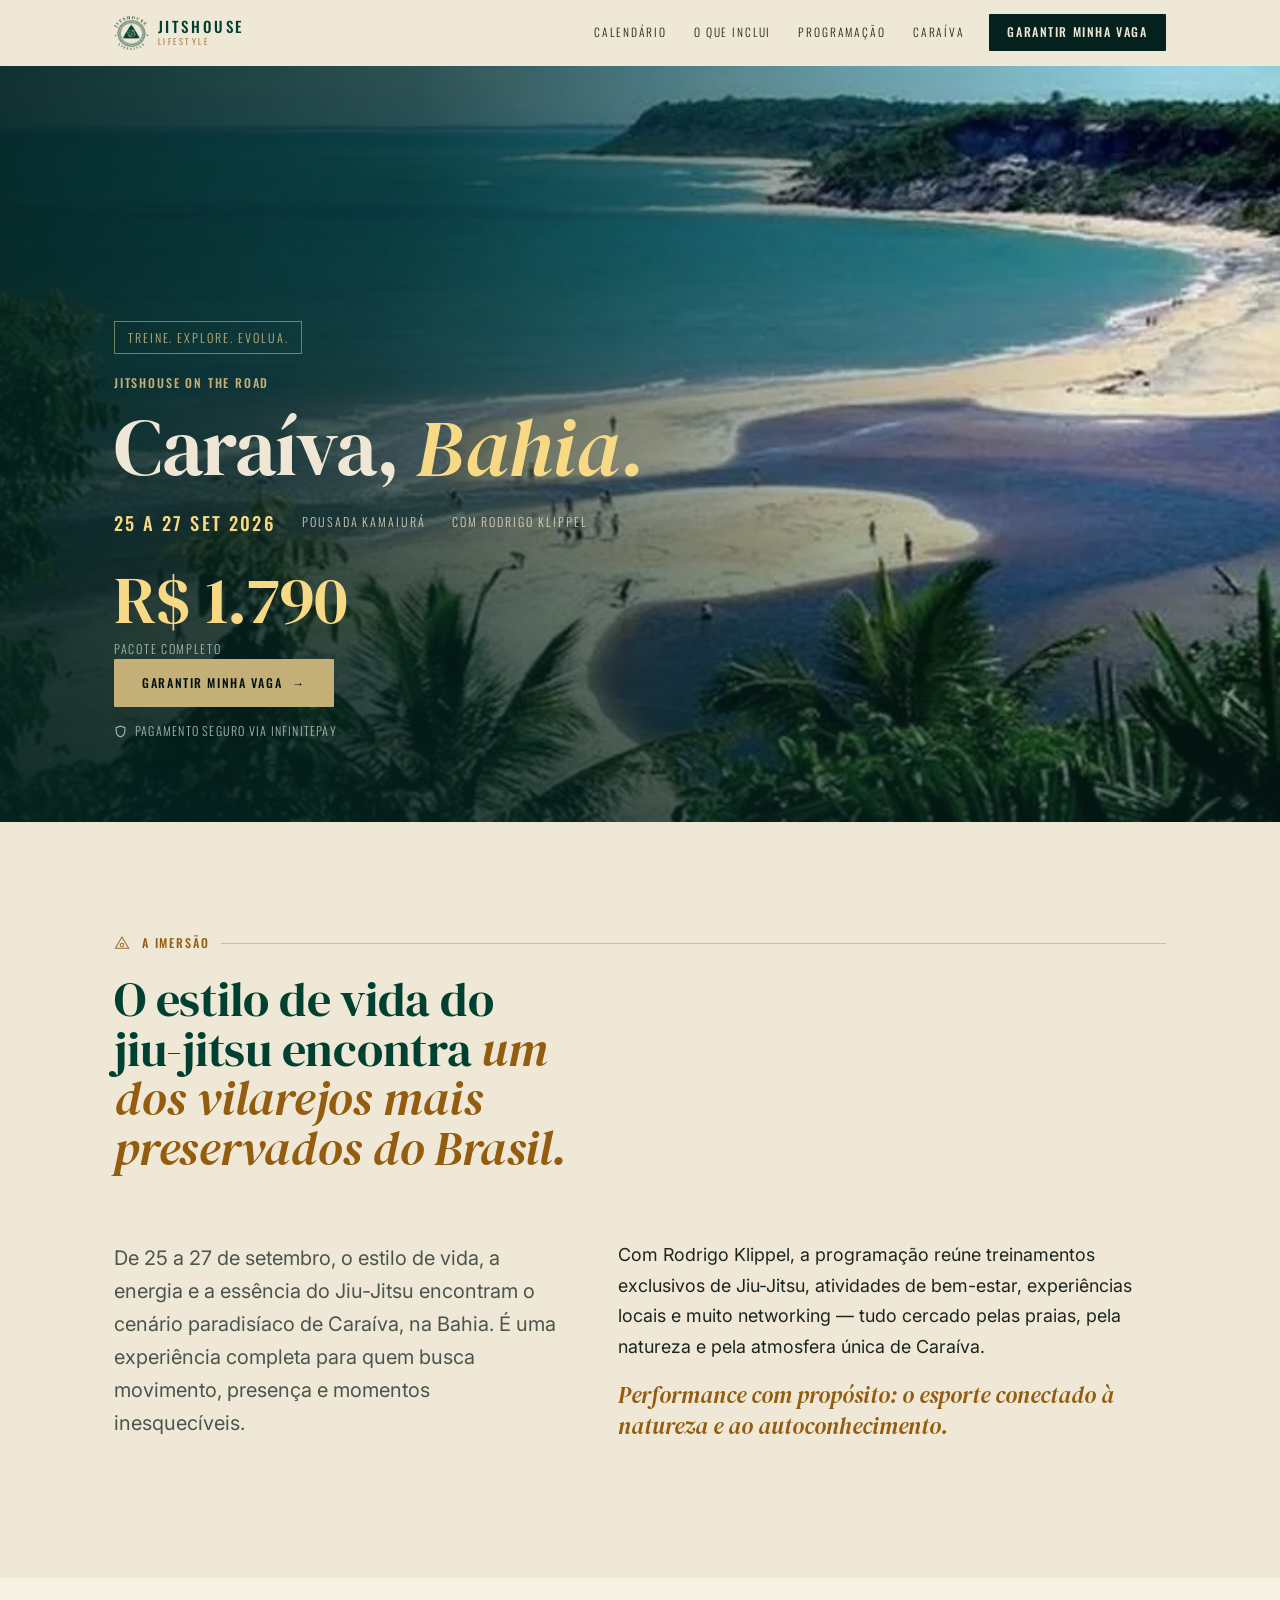
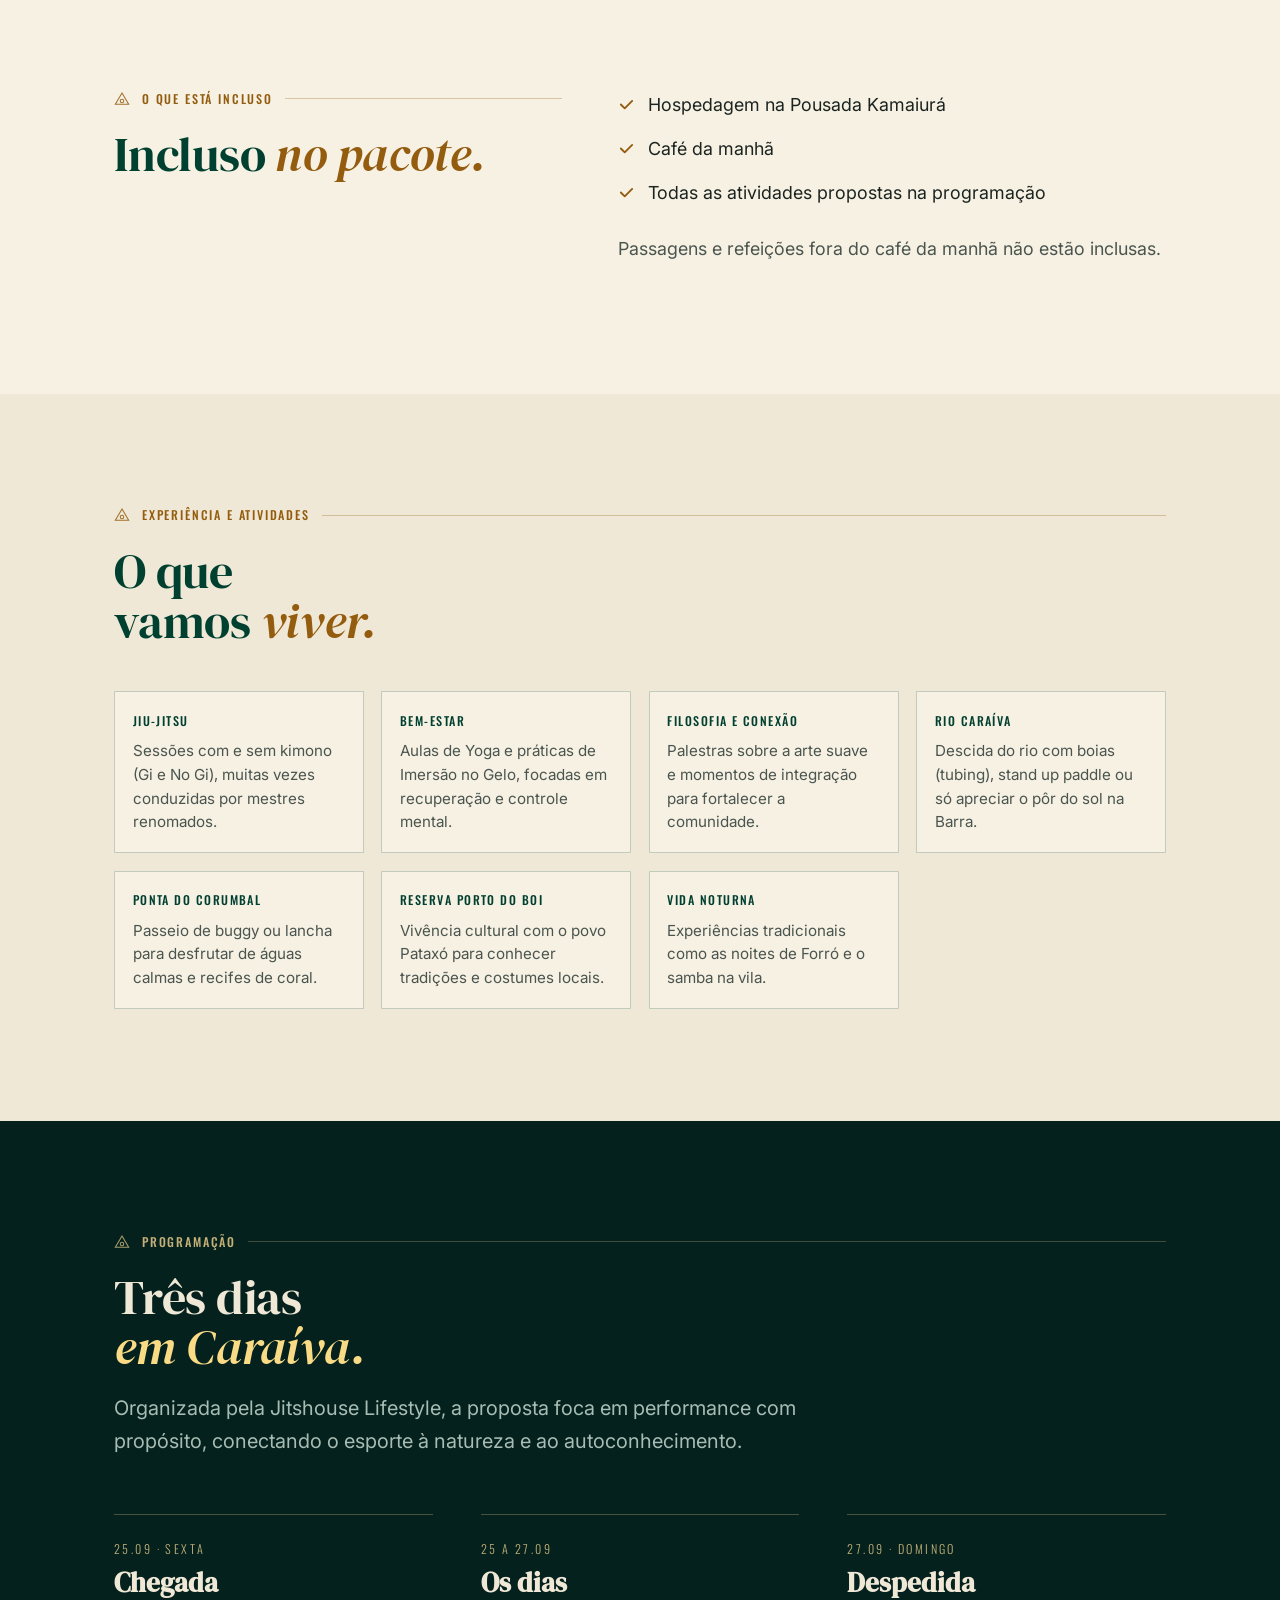
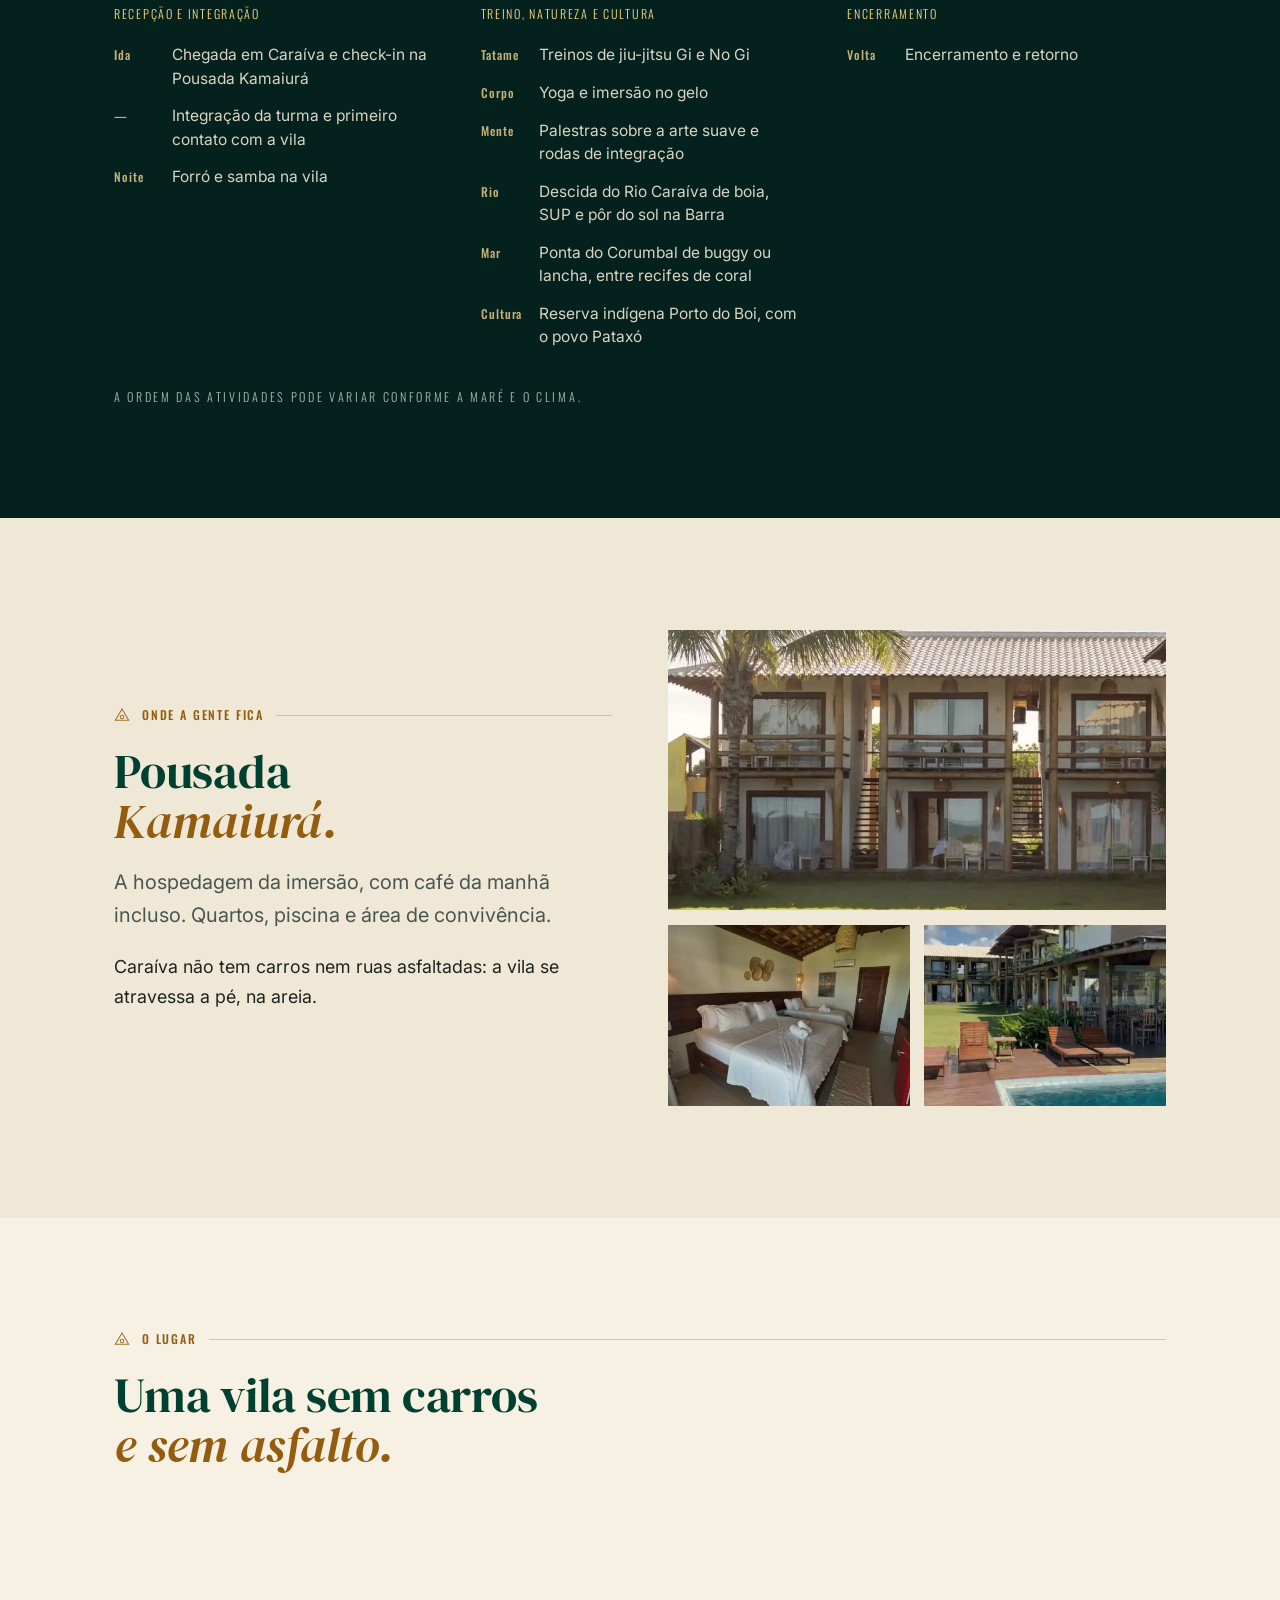
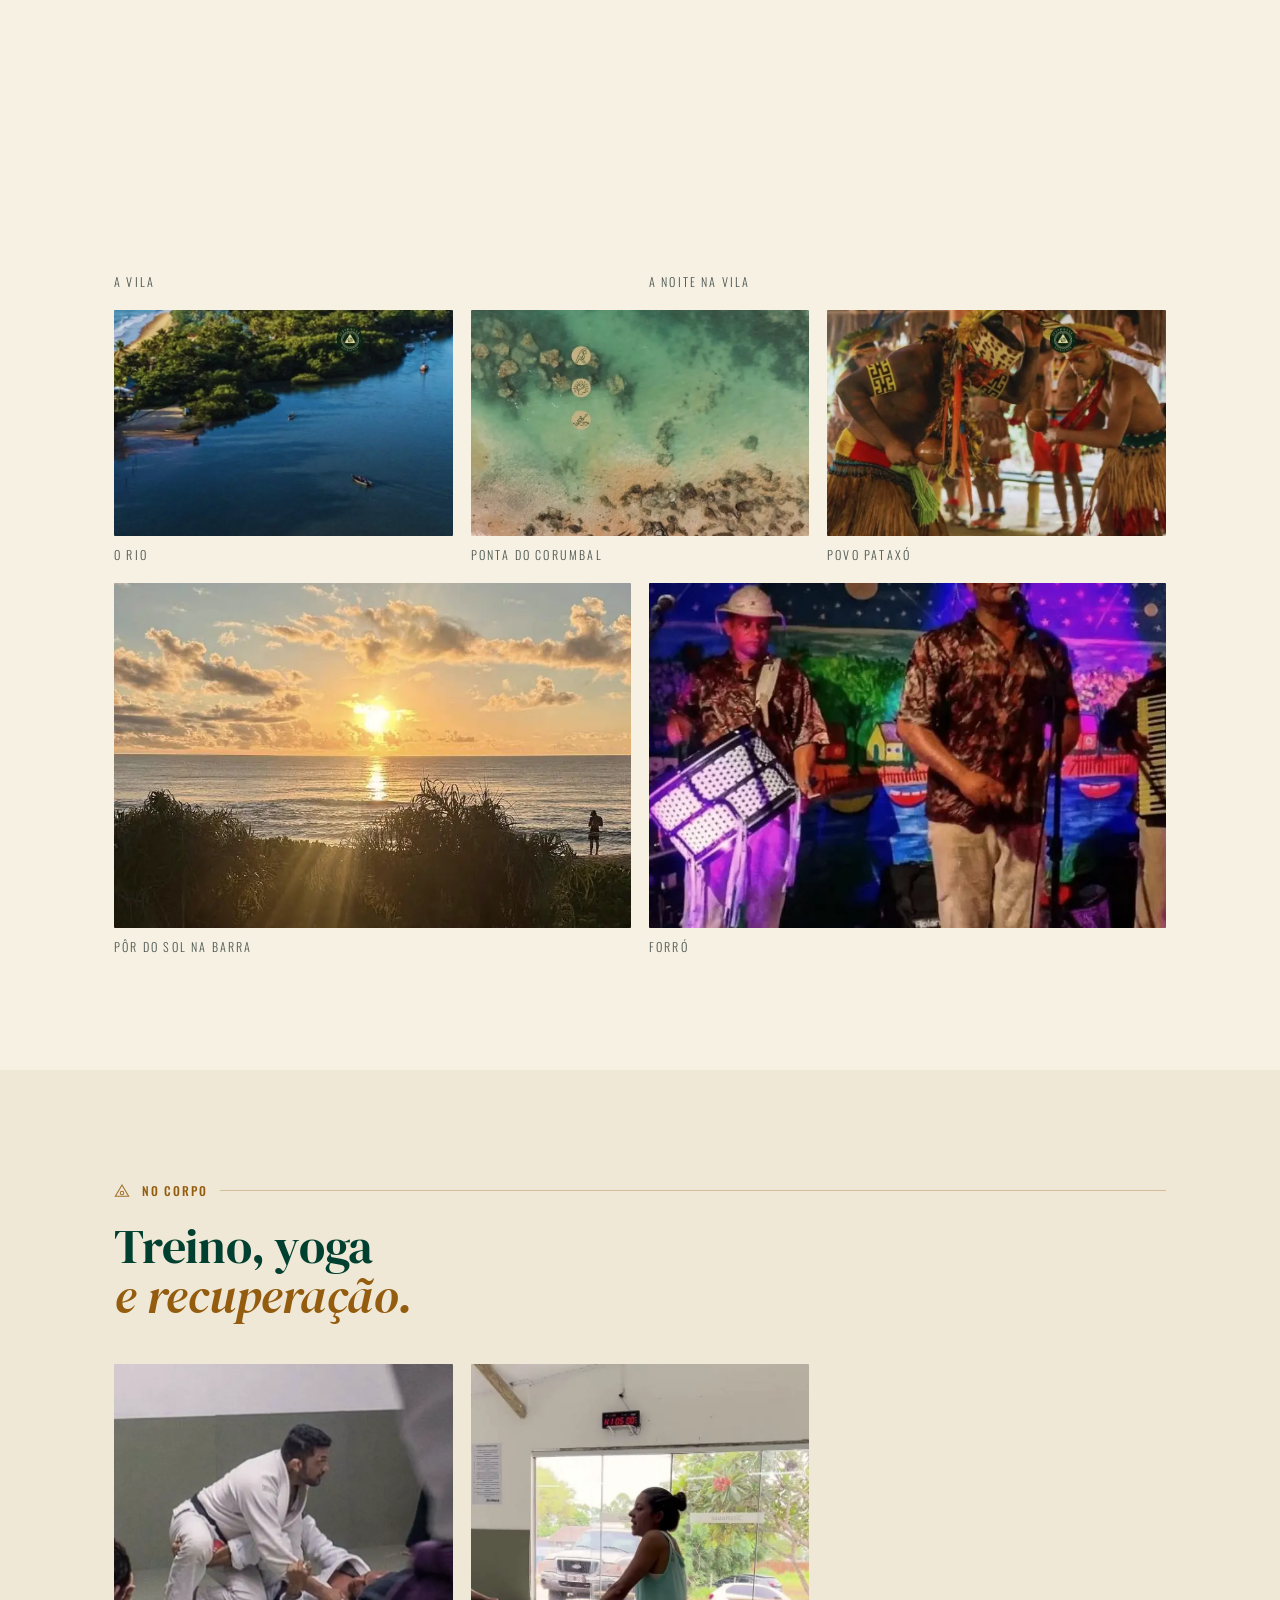
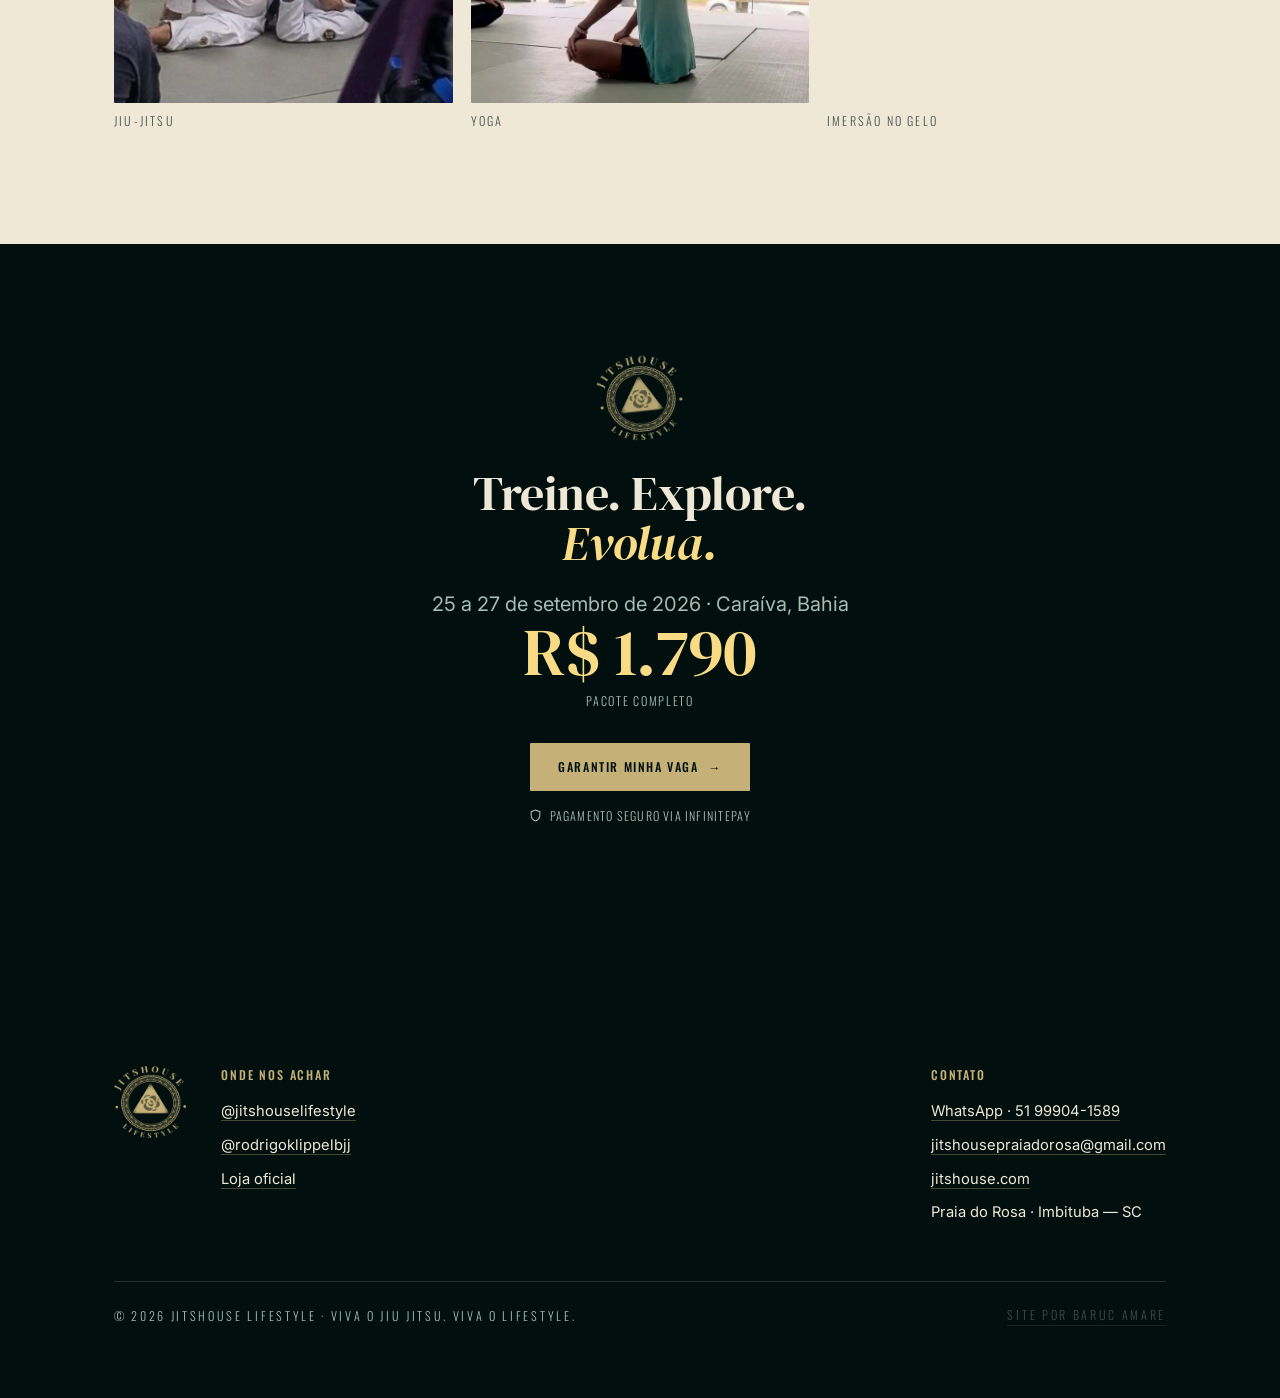
==== commit 3b1e6640: "copy: tira os vicios de texto gerado das frases que eu escrevi O site tinha cara de IA nas frases de" ====
--- a/caraiva.html
+++ b/caraiva.html
@@ -123,7 +123,7 @@
   <div class="wrap incluso">
     <div>
       <p class="rotulo marca-sec an">O que está incluso</p>
-      <h2 class="display an" id="h-incluso" data-d="1" style="font-size:var(--fs-h2); max-width:14ch">Chega, larga a mala <em>e vive.</em></h2>
+      <h2 class="display an" id="h-incluso" data-d="1" style="font-size:var(--fs-h2); max-width:16ch">Incluso <em>no pacote.</em></h2>
     </div>
     <div>
       <ul class="lista-check an" data-d="2">
@@ -157,7 +157,7 @@
 <section class="sec dark" id="programacao" aria-labelledby="h-prog">
   <div class="wrap">
     <p class="rotulo marca-sec an">Programação</p>
-    <h2 class="display an" id="h-prog" data-d="1" style="font-size:var(--fs-h2); max-width:18ch">Três dias entre o tatame, <em>o rio e a vila.</em></h2>
+    <h2 class="display an" id="h-prog" data-d="1" style="font-size:var(--fs-h2); max-width:18ch">Três dias <em>em Caraíva.</em></h2>
     <p class="lede an" data-d="2" style="margin-top:1.2rem">Organizada pela Jitshouse Lifestyle, a proposta foca em performance com propósito, conectando o esporte à natureza e ao autoconhecimento.</p>
     <div class="dias dias--3" style="margin-top:clamp(2.5rem,5vw,3.5rem)">
       <div class="dia an-e" data-d="0">
@@ -196,7 +196,7 @@
          horários fechados por dia (diferente do Aniversário, do Esquenta e
          do Réveillon, que têm grade hora a hora). Assim que o Rodrigo
          fechar a grade, trocar os blocos acima por horários reais. -->
-    <p class="rotulo rotulo--fino an" data-d="3" style="margin-top:2.5rem; color:var(--mute-esc)">A ordem das atividades pode variar conforme maré, clima e a energia da turma.</p>
+    <p class="rotulo rotulo--fino an" data-d="3" style="margin-top:2.5rem; color:var(--mute-esc)">A ordem das atividades pode variar conforme a maré e o clima.</p>
   </div>
 </section>
 
@@ -206,8 +206,8 @@
     <div>
       <p class="rotulo marca-sec an">Onde a gente fica</p>
       <h2 class="display an" id="h-hosp" data-d="1" style="font-size:var(--fs-h2); max-width:14ch">Pousada <em>Kamaiurá.</em></h2>
-      <p class="lede an" data-d="2" style="margin-top:1.2rem">A base da imersão em Caraíva: quartos, piscina e o café da manhã incluso, a poucos passos da vila e da praia.</p>
-      <p class="an" data-d="3" style="margin-top:1.1rem">Caraíva não tem carro nem asfalto — a vila se atravessa a pé, na areia. É parte do que faz o lugar ser o que é.</p>
+      <p class="lede an" data-d="2" style="margin-top:1.2rem">A hospedagem da imersão, com café da manhã incluso. Quartos, piscina e área de convivência.</p>
+      <p class="an" data-d="3" style="margin-top:1.1rem">Caraíva não tem carros nem ruas asfaltadas: a vila se atravessa a pé, na areia.</p>
     </div>
     <div class="hosp__fotos an-d" data-d="1">
       <figure><img src="img/im/car-pousada.webp" alt="Fachada da Pousada Kamaiurá, com varandas de madeira e coqueiros." width="800" height="450" loading="lazy" decoding="async"></figure>
@@ -221,7 +221,7 @@
 <section class="sec alto" id="caraiva" aria-labelledby="h-lugar">
   <div class="wrap">
     <p class="rotulo marca-sec an">O lugar</p>
-    <h2 class="display an" id="h-lugar" data-d="1" style="font-size:var(--fs-h2); max-width:18ch">Sem carro, sem asfalto, <em>com forró até tarde.</em></h2>
+    <h2 class="display an" id="h-lugar" data-d="1" style="font-size:var(--fs-h2); max-width:20ch">Uma vila sem carros <em>e sem asfalto.</em></h2>
     <div class="galeria an" data-d="2" style="margin-top:clamp(2rem,4vw,3rem)">
       <figure class="g1"><img src="img/im/car-vila.webp" alt="Casa verde de madeira na vila com a frase pintada: aqui você está em Caraíva." width="800" height="533" loading="lazy" decoding="async"><figcaption>A vila</figcaption></figure>
       <figure class="g2"><img src="img/im/car-noite.webp" alt="Ruas de areia de Caraíva à noite, com casas coloridas iluminadas e mesas na rua." width="800" height="533" loading="lazy" decoding="async"><figcaption>A noite na vila</figcaption></figure>
@@ -238,7 +238,7 @@
 <section class="sec" aria-labelledby="h-treino">
   <div class="wrap">
     <p class="rotulo marca-sec an">No corpo</p>
-    <h2 class="display an" id="h-treino" data-d="1" style="font-size:var(--fs-h2); max-width:16ch">Tatame, tapete <em>e gelo.</em></h2>
+    <h2 class="display an" id="h-treino" data-d="1" style="font-size:var(--fs-h2); max-width:20ch">Treino, yoga <em>e recuperação.</em></h2>
     <div class="galeria an" data-d="2" style="margin-top:clamp(2rem,4vw,2.6rem); grid-template-columns:repeat(3,1fr)">
       <figure class="g-quad" style="grid-column:auto"><img src="img/im/car-jiu.webp" alt="Rodrigo Klippel de kimono ensinando uma técnica no tatame." width="700" height="700" loading="lazy" decoding="async"><figcaption>Jiu-jitsu</figcaption></figure>
       <figure class="g-quad" style="grid-column:auto"><img src="img/im/car-yoga.webp" alt="Prática de yoga sentada, de frente para a claridade da janela." width="700" height="700" loading="lazy" decoding="async"><figcaption>Yoga</figcaption></figure>
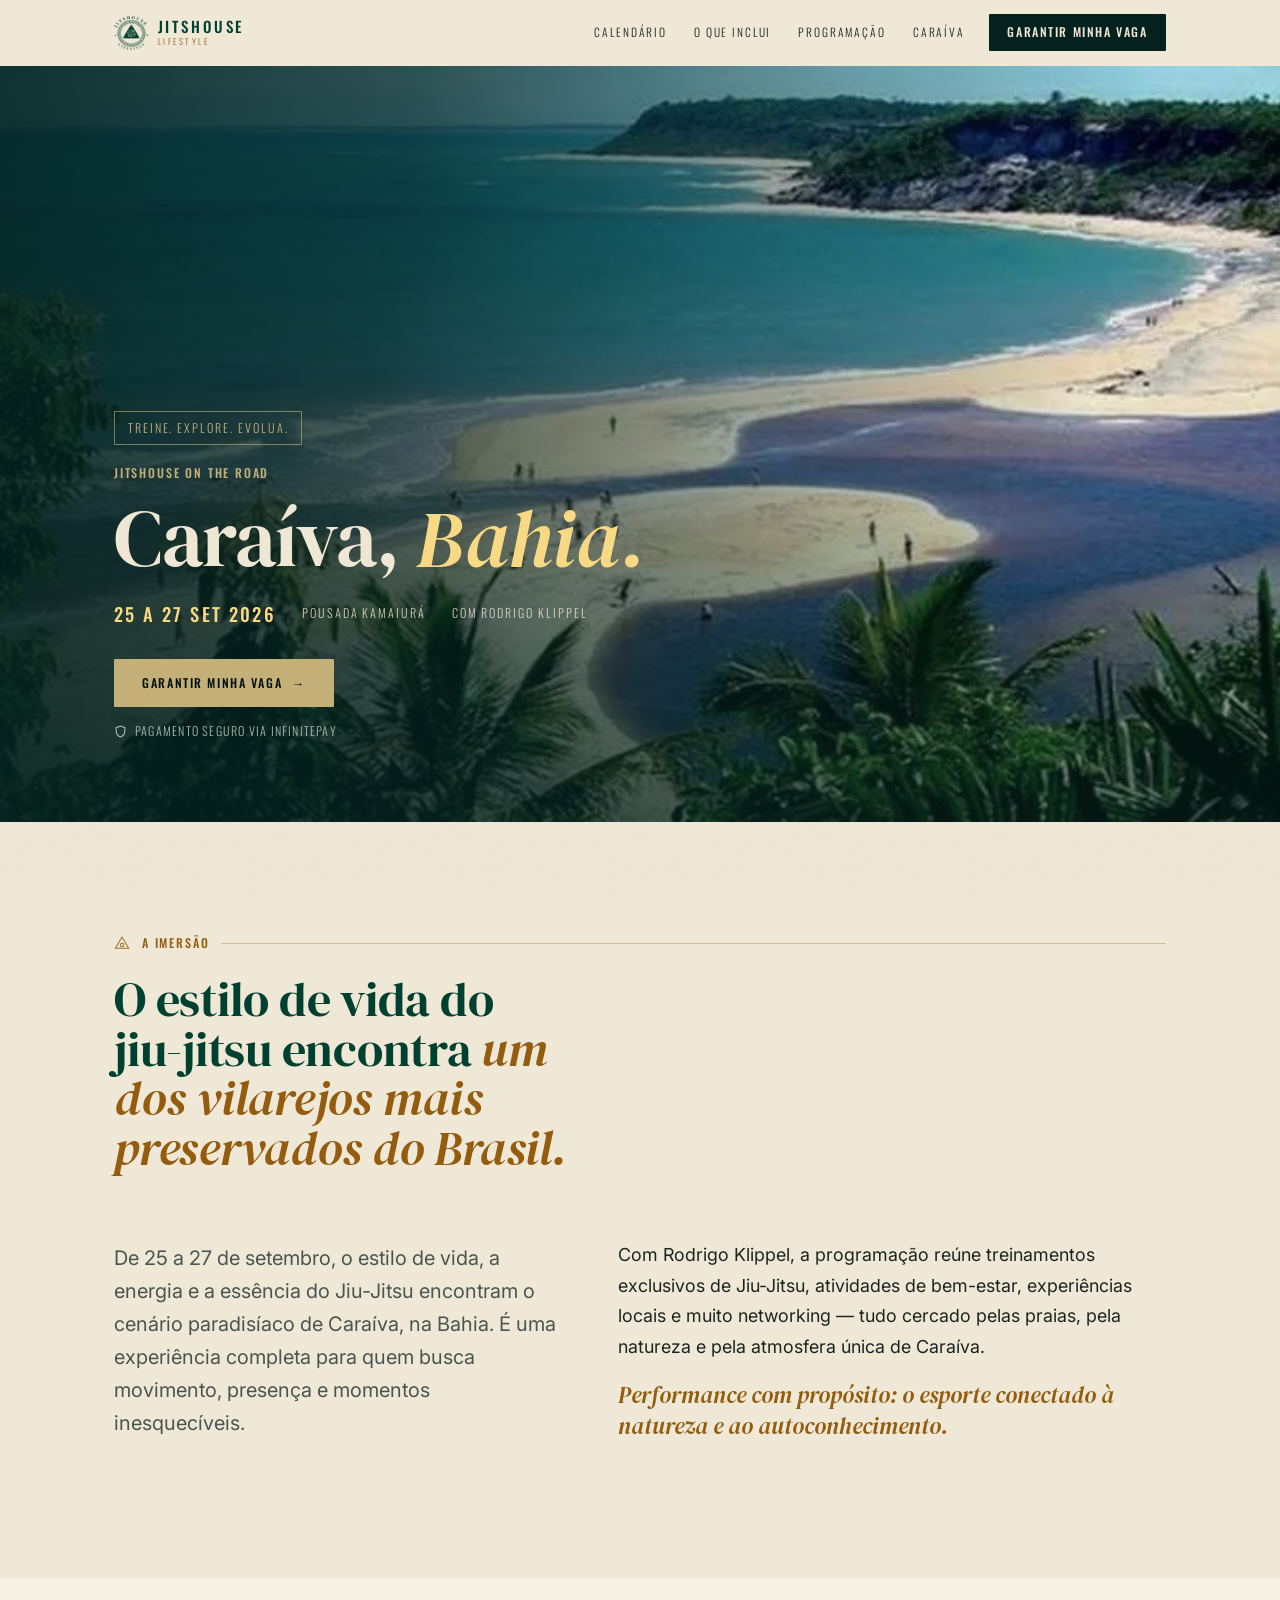
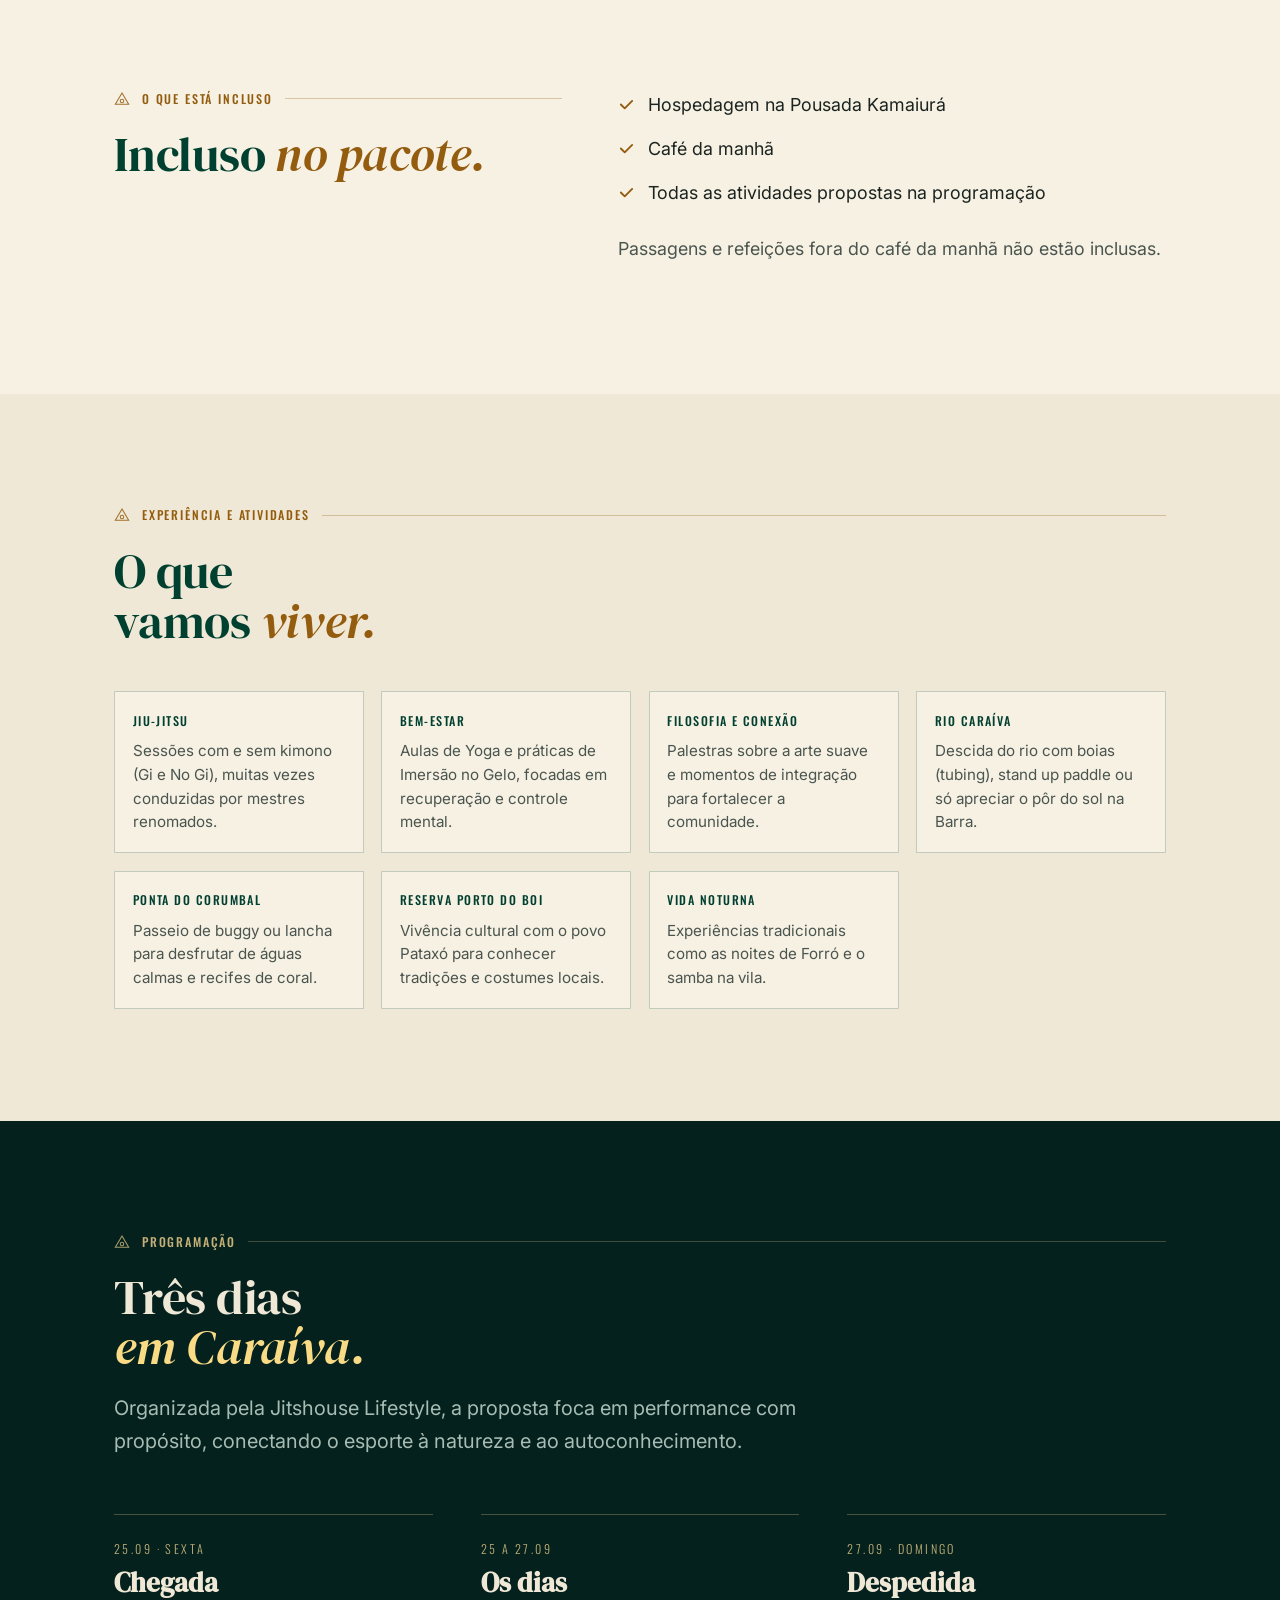
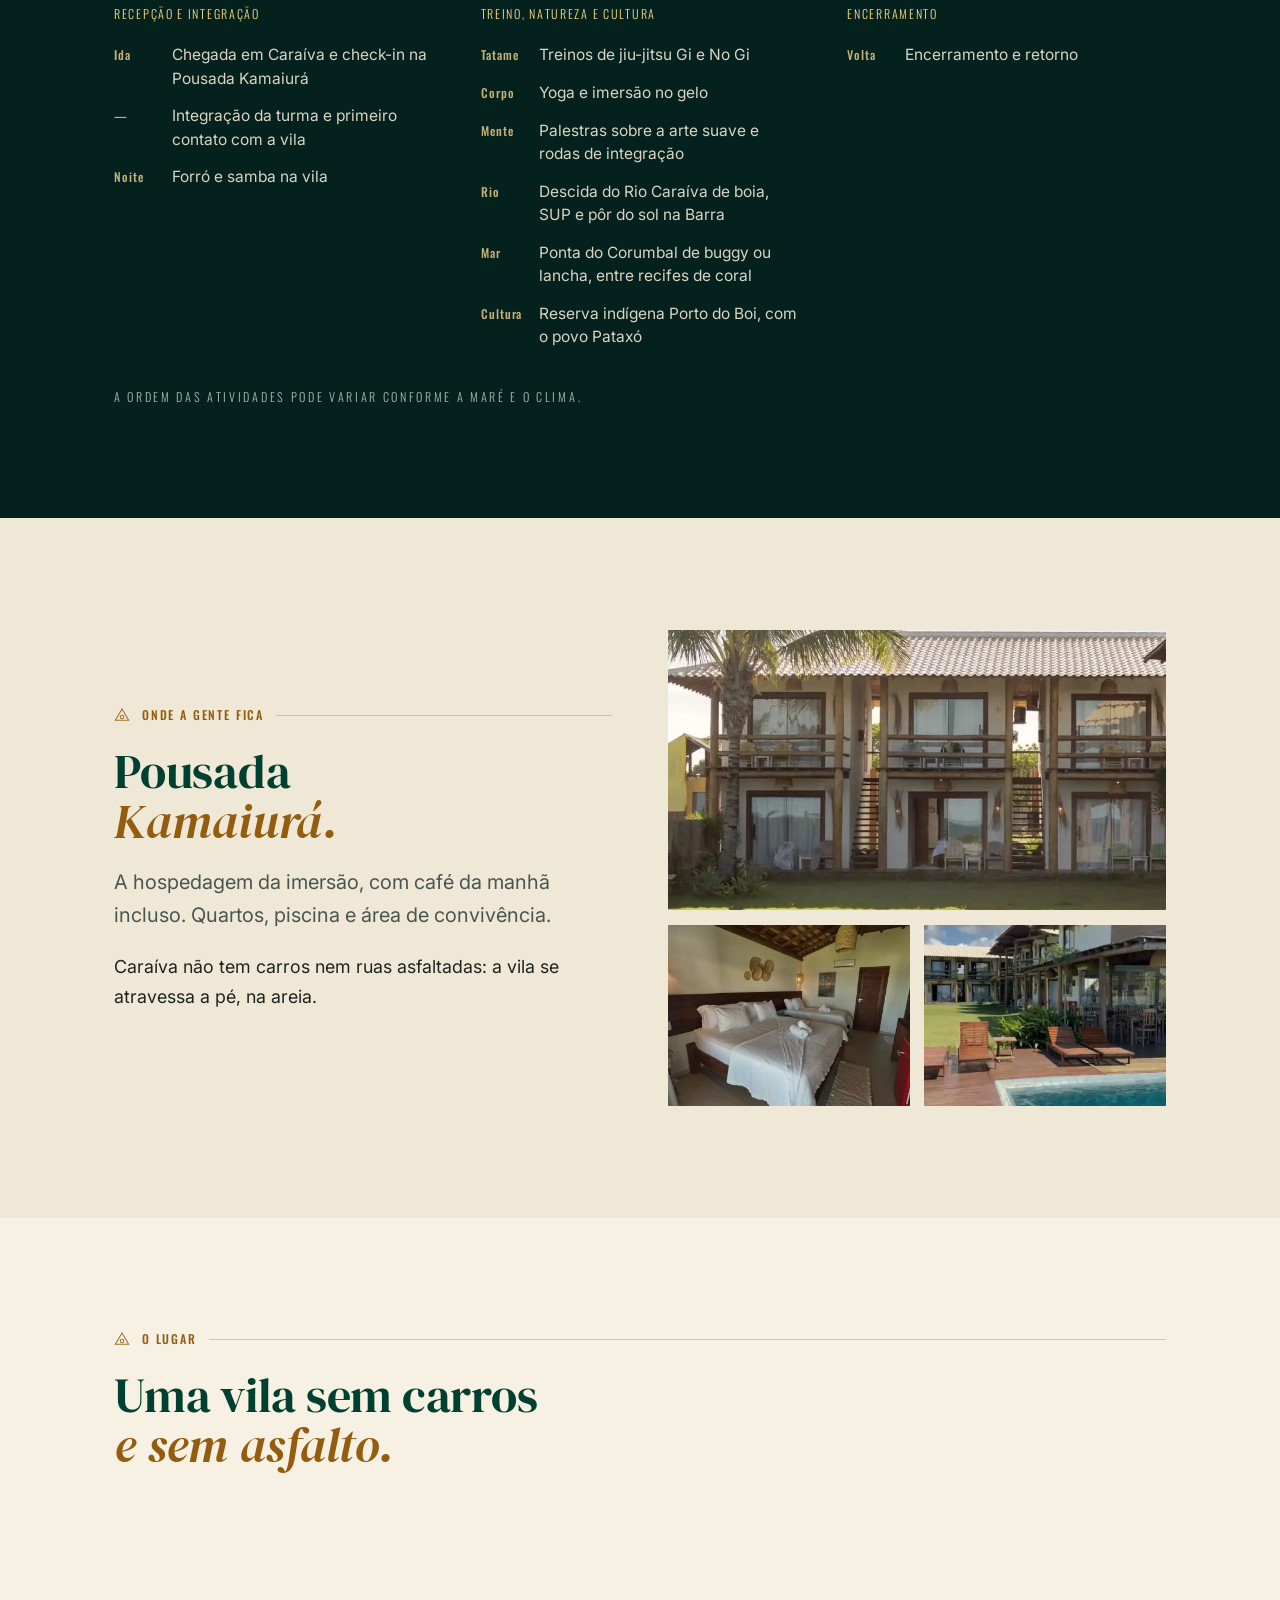
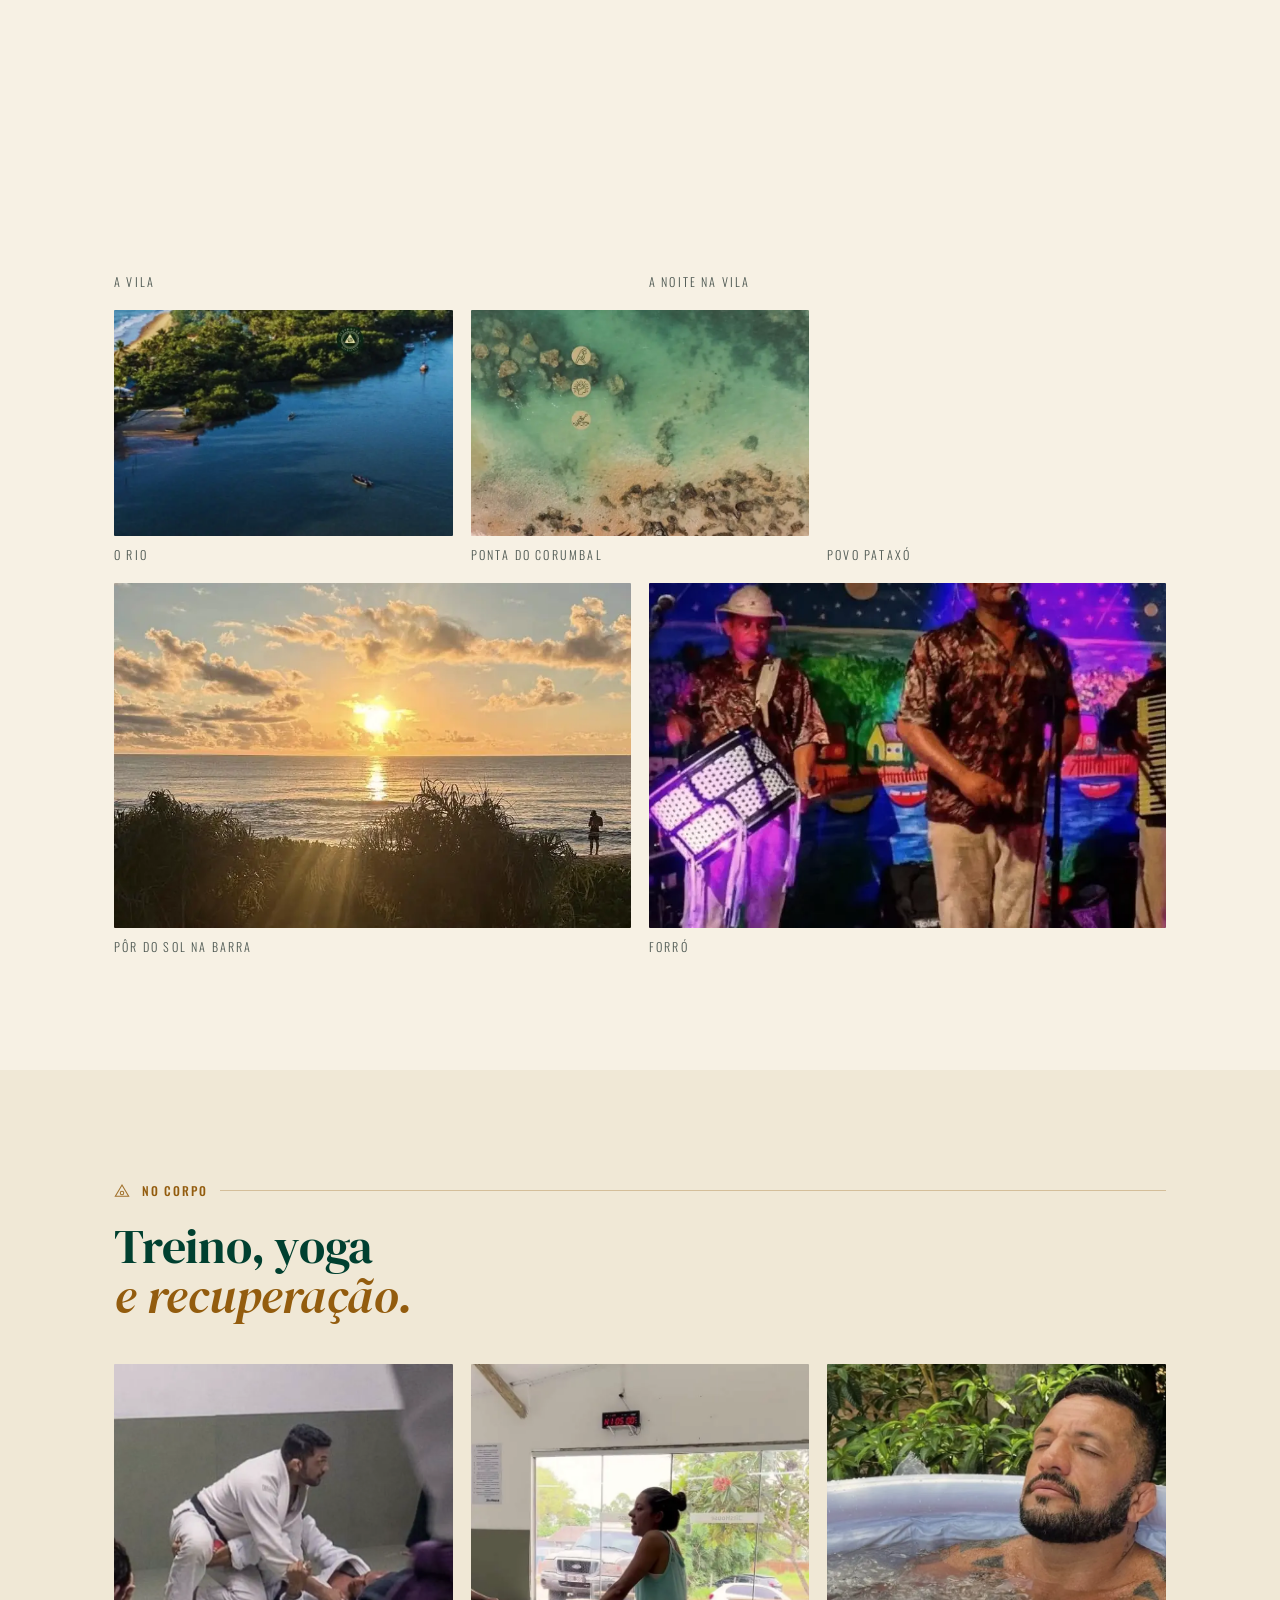
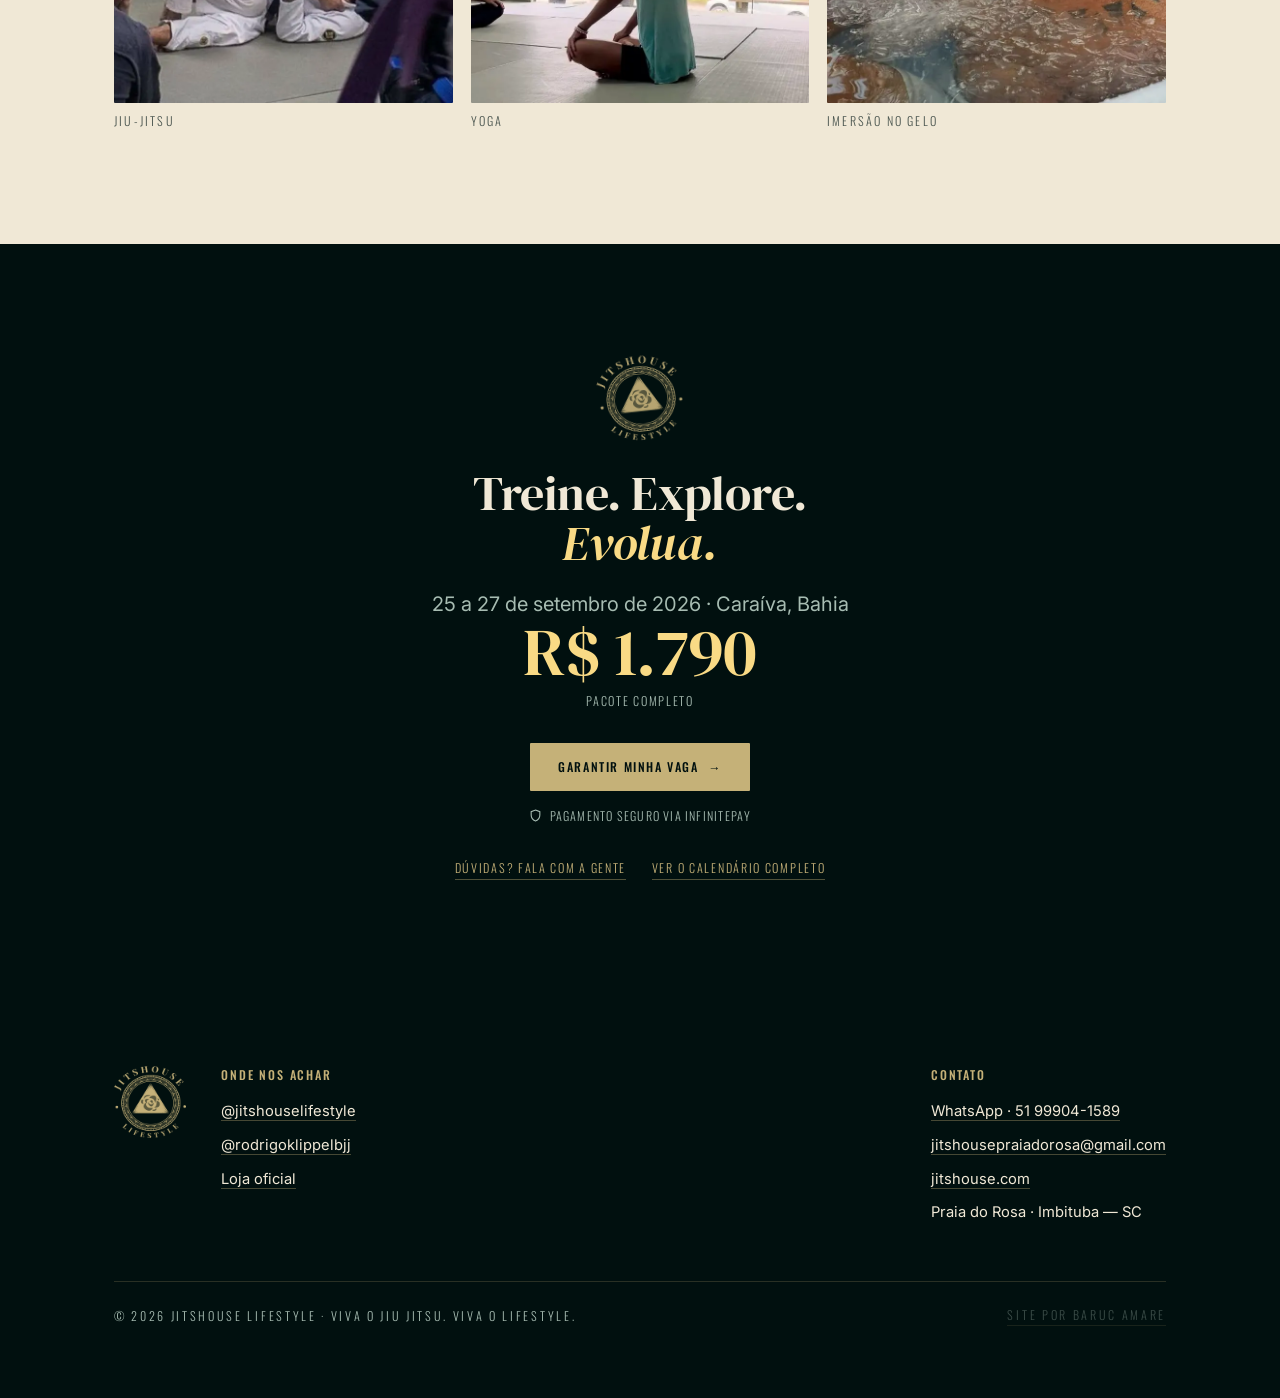
==== commit a609f551: "ux: tira o preco do hero e da barra fixa das 3 landings Mesma regra do Rodrigo que reordenou os card" ====
--- a/caraiva.html
+++ b/caraiva.html
@@ -93,8 +93,6 @@
         <li><span>Pousada Kamaiurá</span></li>
         <li><span>Com Rodrigo Klippel</span></li>
       </ul>
-      <p class="preco an" data-d="3"><span class="preco__valor">R$ 1.790</span></p>
-      <p class="preco__pacote an" data-d="3">Pacote completo</p>
       <a class="btn btn--ouro an" data-d="3" href="https://loja.infinitepay.io/jitshouse_lifestyle/wwk9630-jitshouse-caraiva">Garantir minha vaga <span class="seta" aria-hidden="true">→</span></a>
       <p class="micro-pag an" data-d="4" style="color:var(--mute-esc)">Pagamento seguro via InfinitePay</p>
     </div>
@@ -294,7 +292,7 @@
   </div>
 </footer>
 
-<a class="barra" id="barra" href="https://loja.infinitepay.io/jitshouse_lifestyle/wwk9630-jitshouse-caraiva">Garantir vaga — R$ 1.790</a>
+<a class="barra" id="barra" href="https://loja.infinitepay.io/jitshouse_lifestyle/wwk9630-jitshouse-caraiva">Garantir vaga — Caraíva</a>
 
 <script src="assets/imersao.js"></script>
 </body>
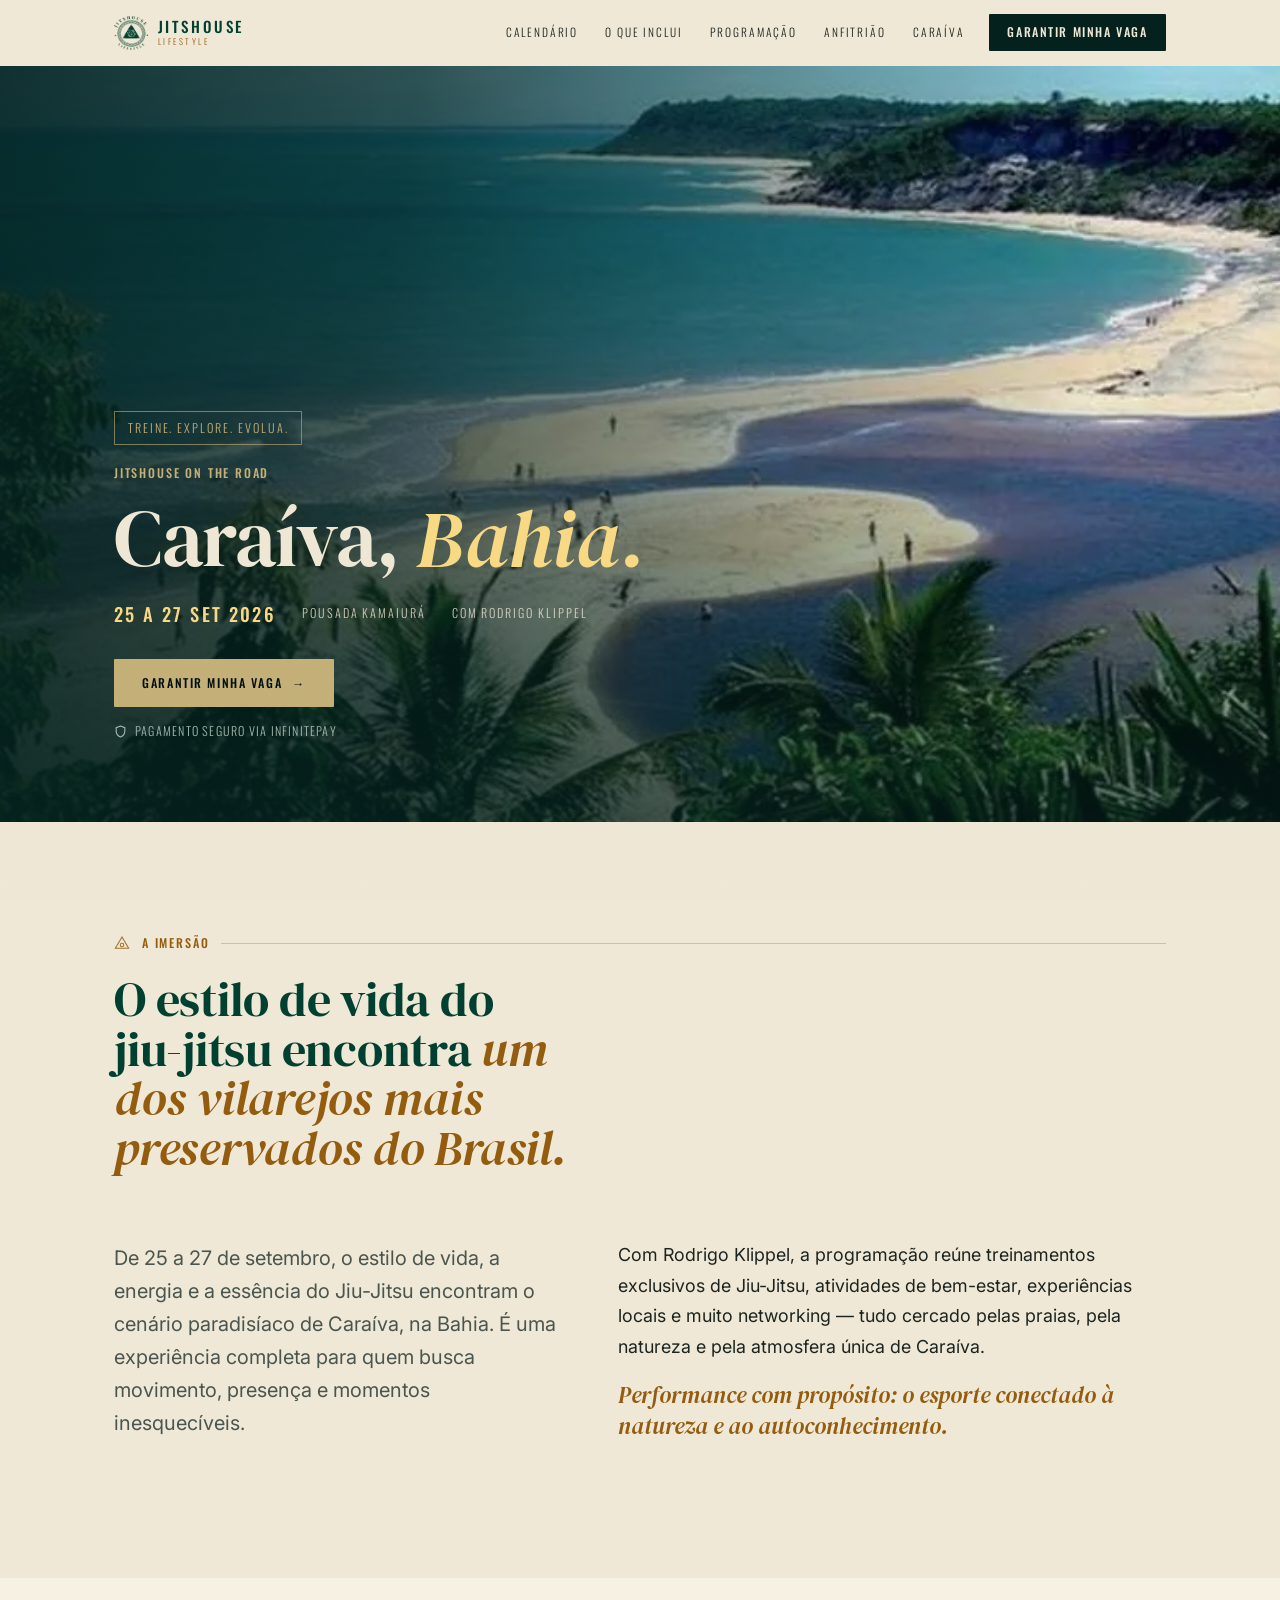
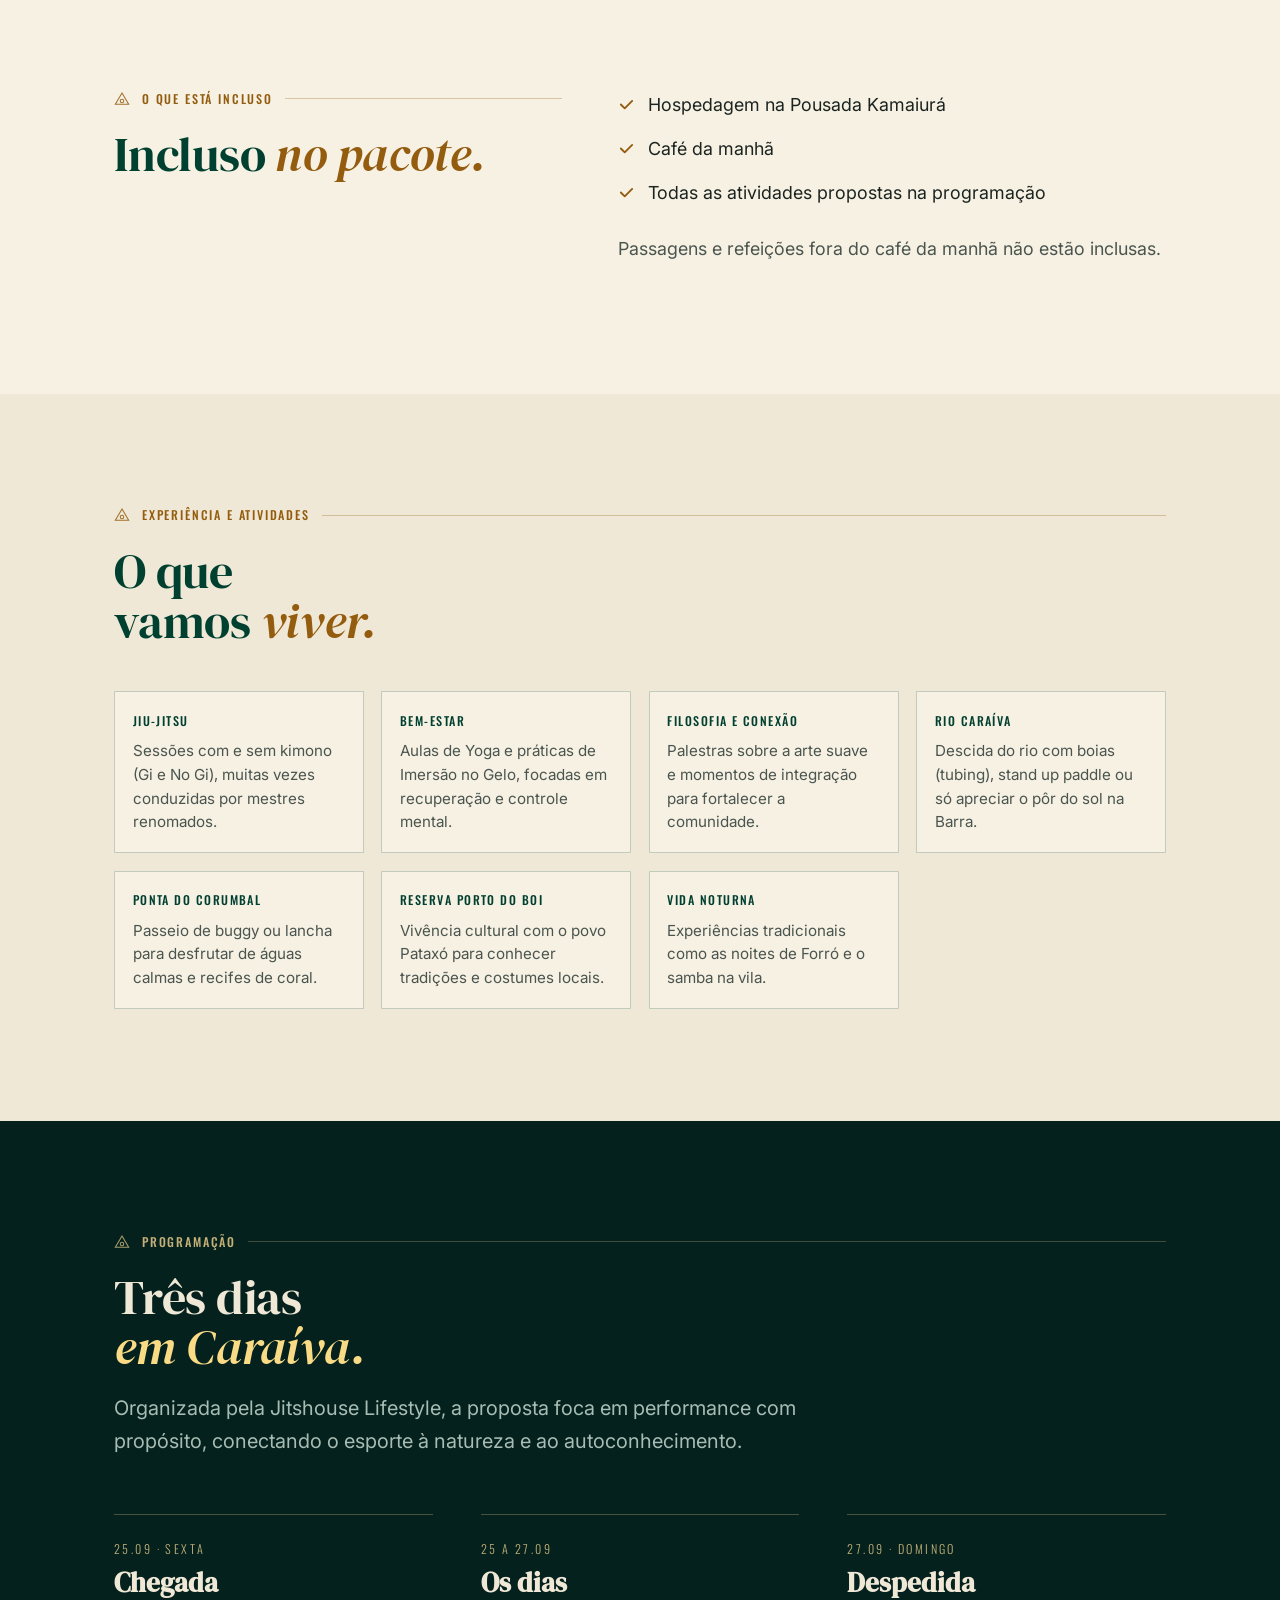
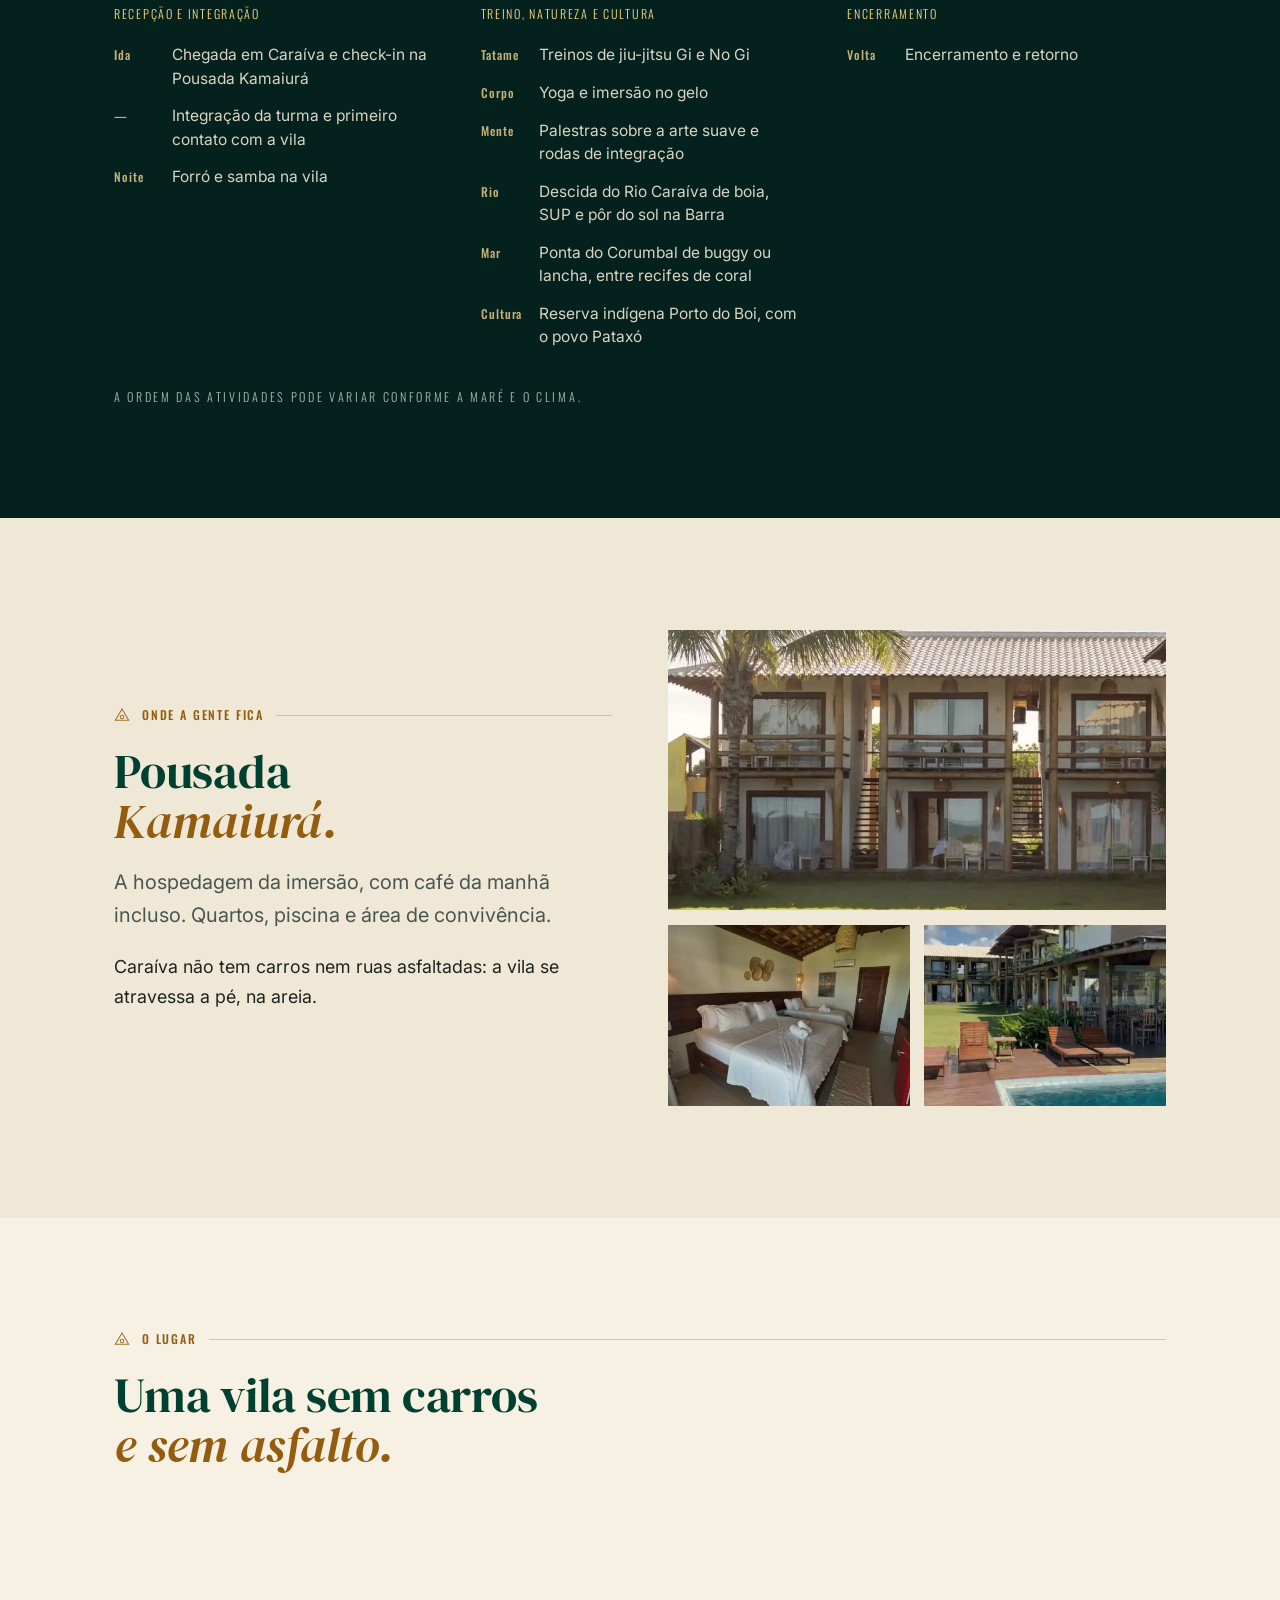
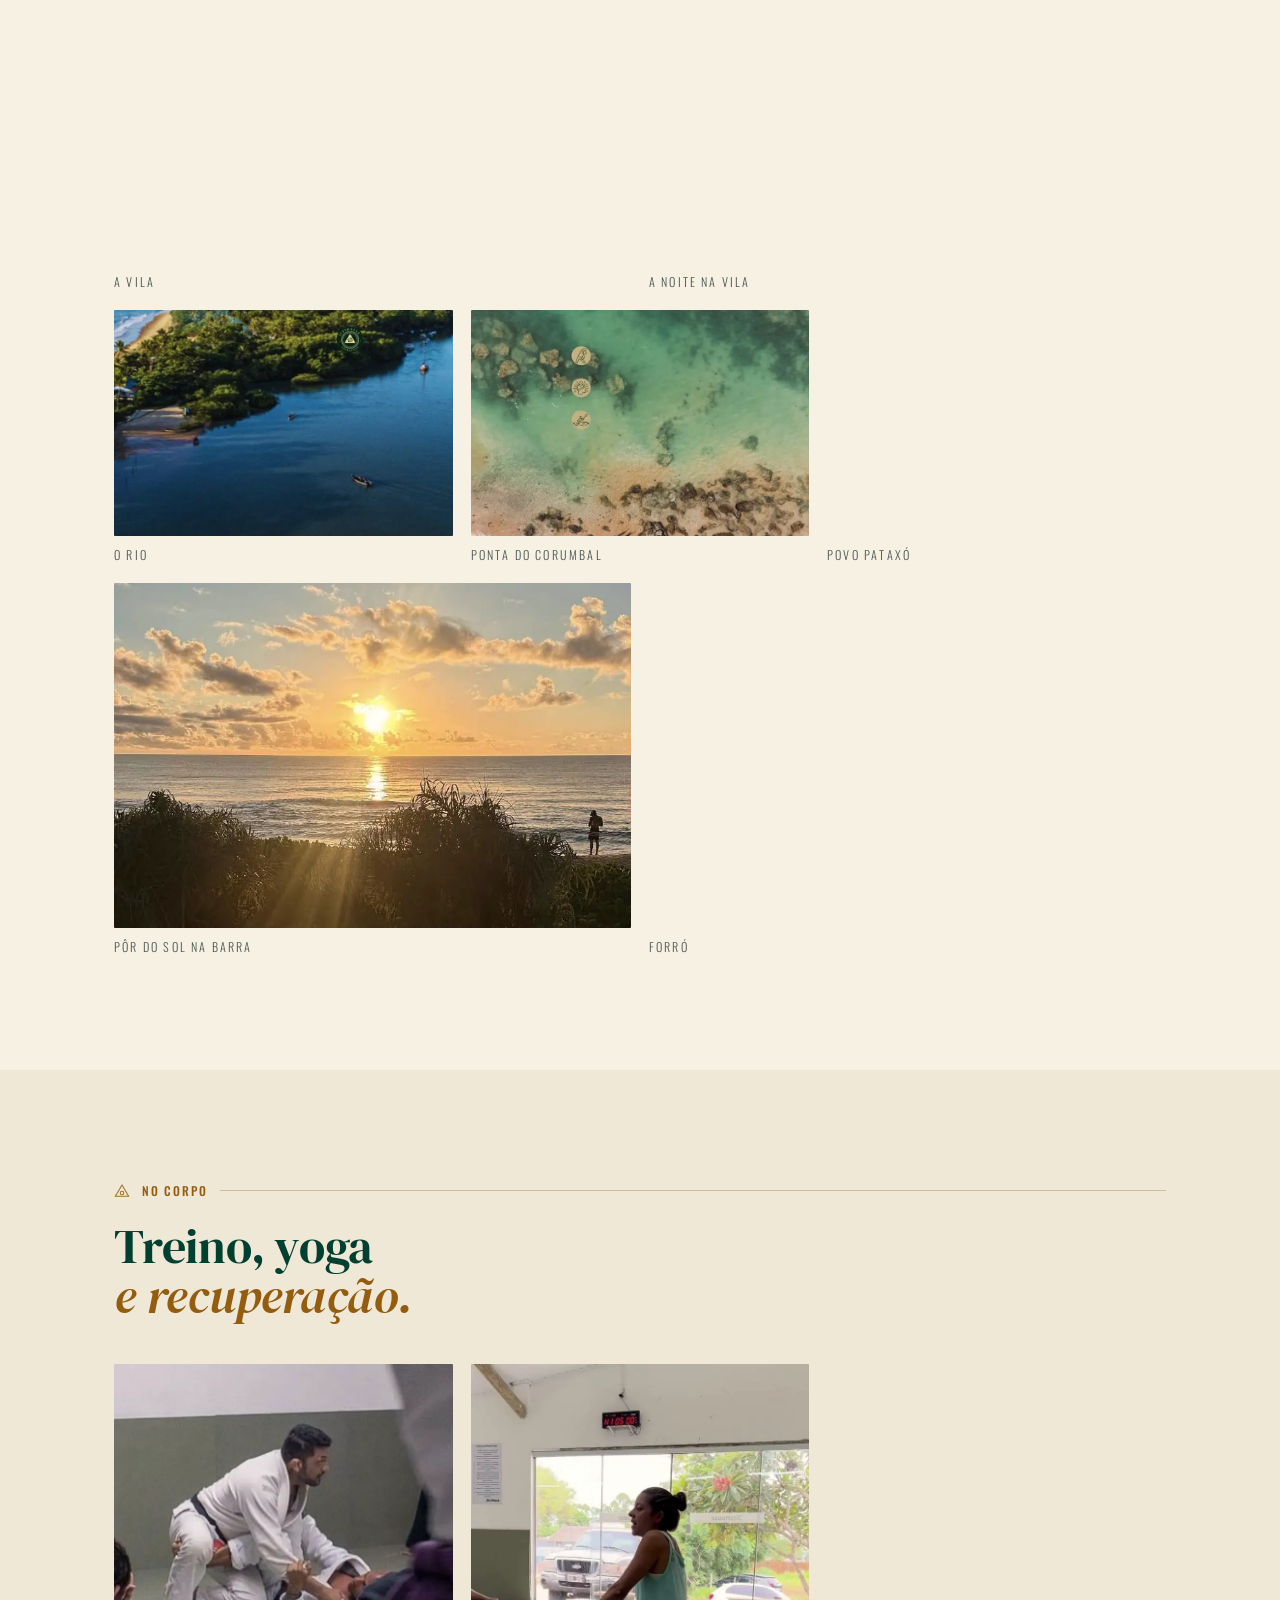
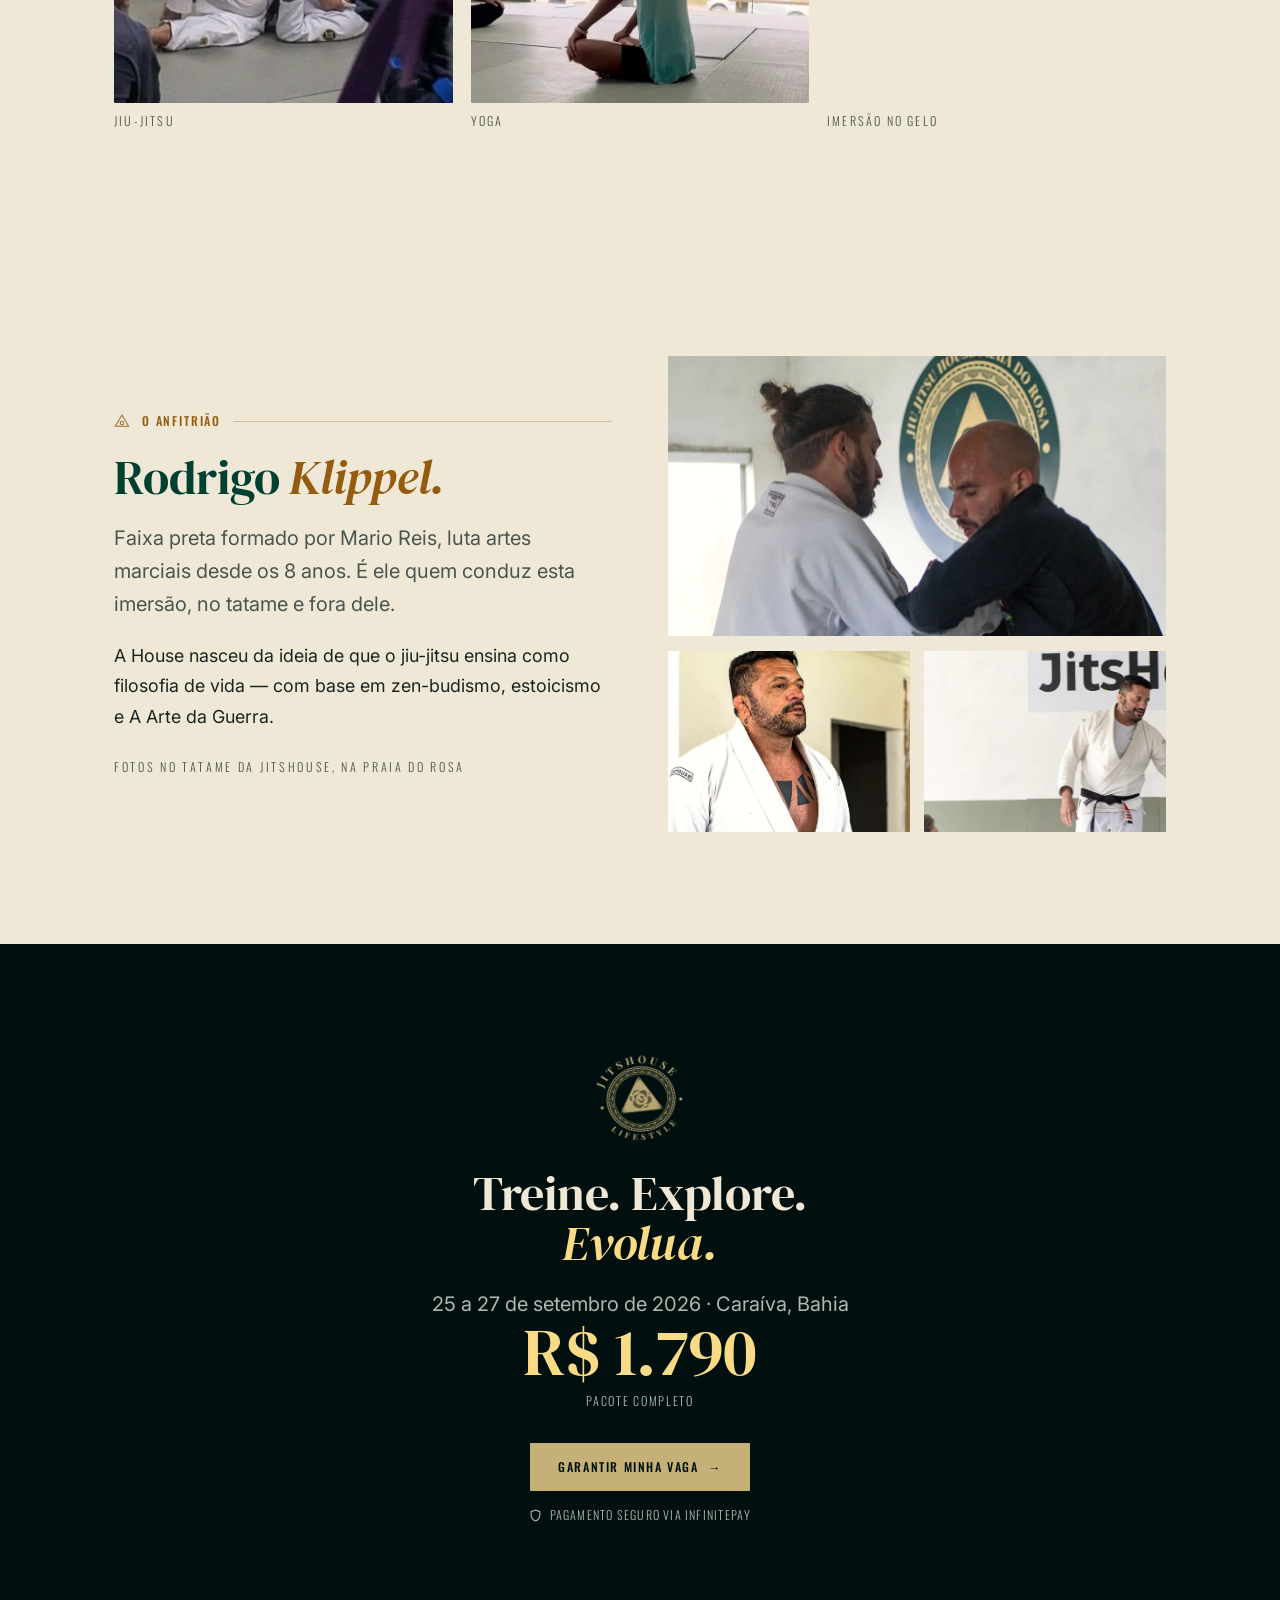
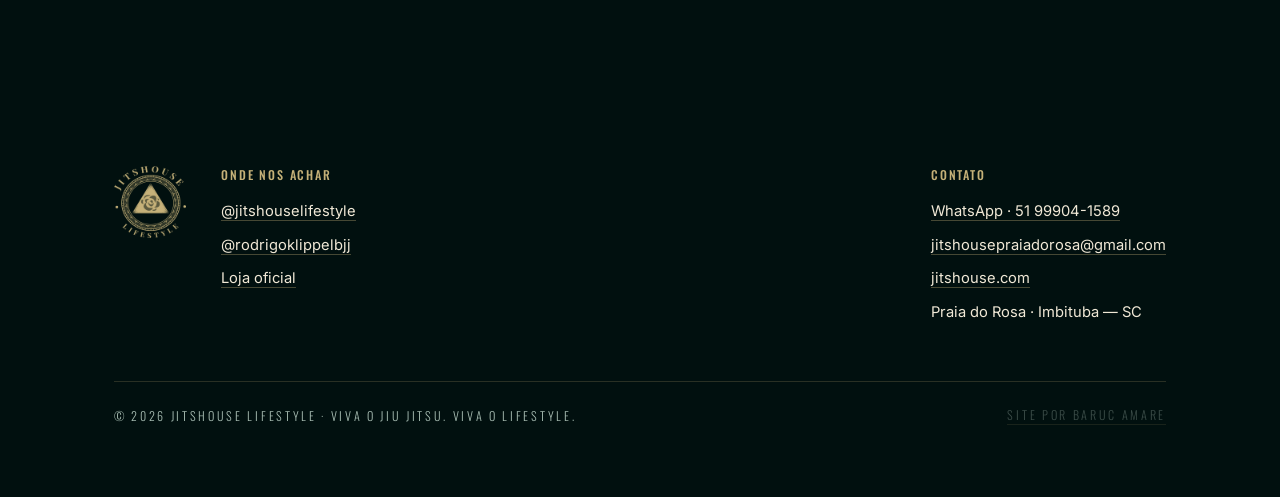
==== commit 858e2668: "feat: 14 fotos do acervo do cliente nas 4 paginas Os zips citados no brief (jitshouse_fotos_*) nao e" ====
--- a/caraiva.html
+++ b/caraiva.html
@@ -68,6 +68,7 @@
       <a href="index.html#calendario">Calendário</a>
       <a href="#incluso">O que inclui</a>
       <a href="#programacao">Programação</a>
+      <a href="#anfitriao">Anfitrião</a>
       <a href="#caraiva">Caraíva</a>
     </nav>
     <a class="btn btn--solido btn--peq nav__cta" href="https://loja.infinitepay.io/jitshouse_lifestyle/wwk9630-jitshouse-caraiva">Garantir minha vaga</a>
@@ -245,6 +246,27 @@
   </div>
 </section>
 
+<!-- ══ O ANFITRIÃO ═══════════════════════════════════════════════
+     Fotos do acervo do cliente, feitas no tatame da Jitshouse na
+     Praia do Rosa. A legenda diz isso de propósito: são fotos do
+     anfitrião e da escola, não do destino desta página. -->
+<section class="sec" id="anfitriao" aria-labelledby="h-anf">
+  <div class="wrap hosp">
+    <div>
+      <p class="rotulo marca-sec an">O anfitrião</p>
+      <h2 class="display an" id="h-anf" data-d="1" style="font-size:var(--fs-h2); max-width:14ch">Rodrigo <em>Klippel.</em></h2>
+      <p class="lede an" data-d="2" style="margin-top:1.2rem">Faixa preta formado por Mario Reis, luta artes marciais desde os 8 anos. É ele quem conduz esta imersão, no tatame e fora dele.</p>
+      <p class="an" data-d="3" style="margin-top:1.1rem">A House nasceu da ideia de que o jiu-jitsu ensina como filosofia de vida — com base em zen-budismo, estoicismo e A Arte da Guerra.</p>
+      <p class="rotulo rotulo--fino an" data-d="4" style="margin-top:1.6rem; color:var(--mute-papel)">Fotos no tatame da Jitshouse, na Praia do Rosa</p>
+    </div>
+    <div class="hosp__fotos an-d" data-d="1">
+      <figure><img src="img/ac/anf-car-1.webp" alt="Rodrigo Klippel cumprimentando um aluno diante do selo da Jiu-Jitsu House Praia do Rosa." width="1000" height="562" loading="lazy" decoding="async"></figure>
+      <figure><img src="img/ac/anf-car-2.webp" alt="Retrato de Rodrigo Klippel de kimono e faixa preta." width="600" height="450" loading="lazy" decoding="async"></figure>
+      <figure><img src="img/ac/anf-car-3.webp" alt="Rodrigo Klippel explicando uma técnica para a turma sentada no tatame." width="600" height="450" loading="lazy" decoding="async"></figure>
+    </div>
+  </div>
+</section>
+
 <!-- ══ CTA FINAL ═════════════════════════════════════════════════ -->
 <section class="sec dark--fundo fim" aria-labelledby="h-fim">
   <div class="wrap">
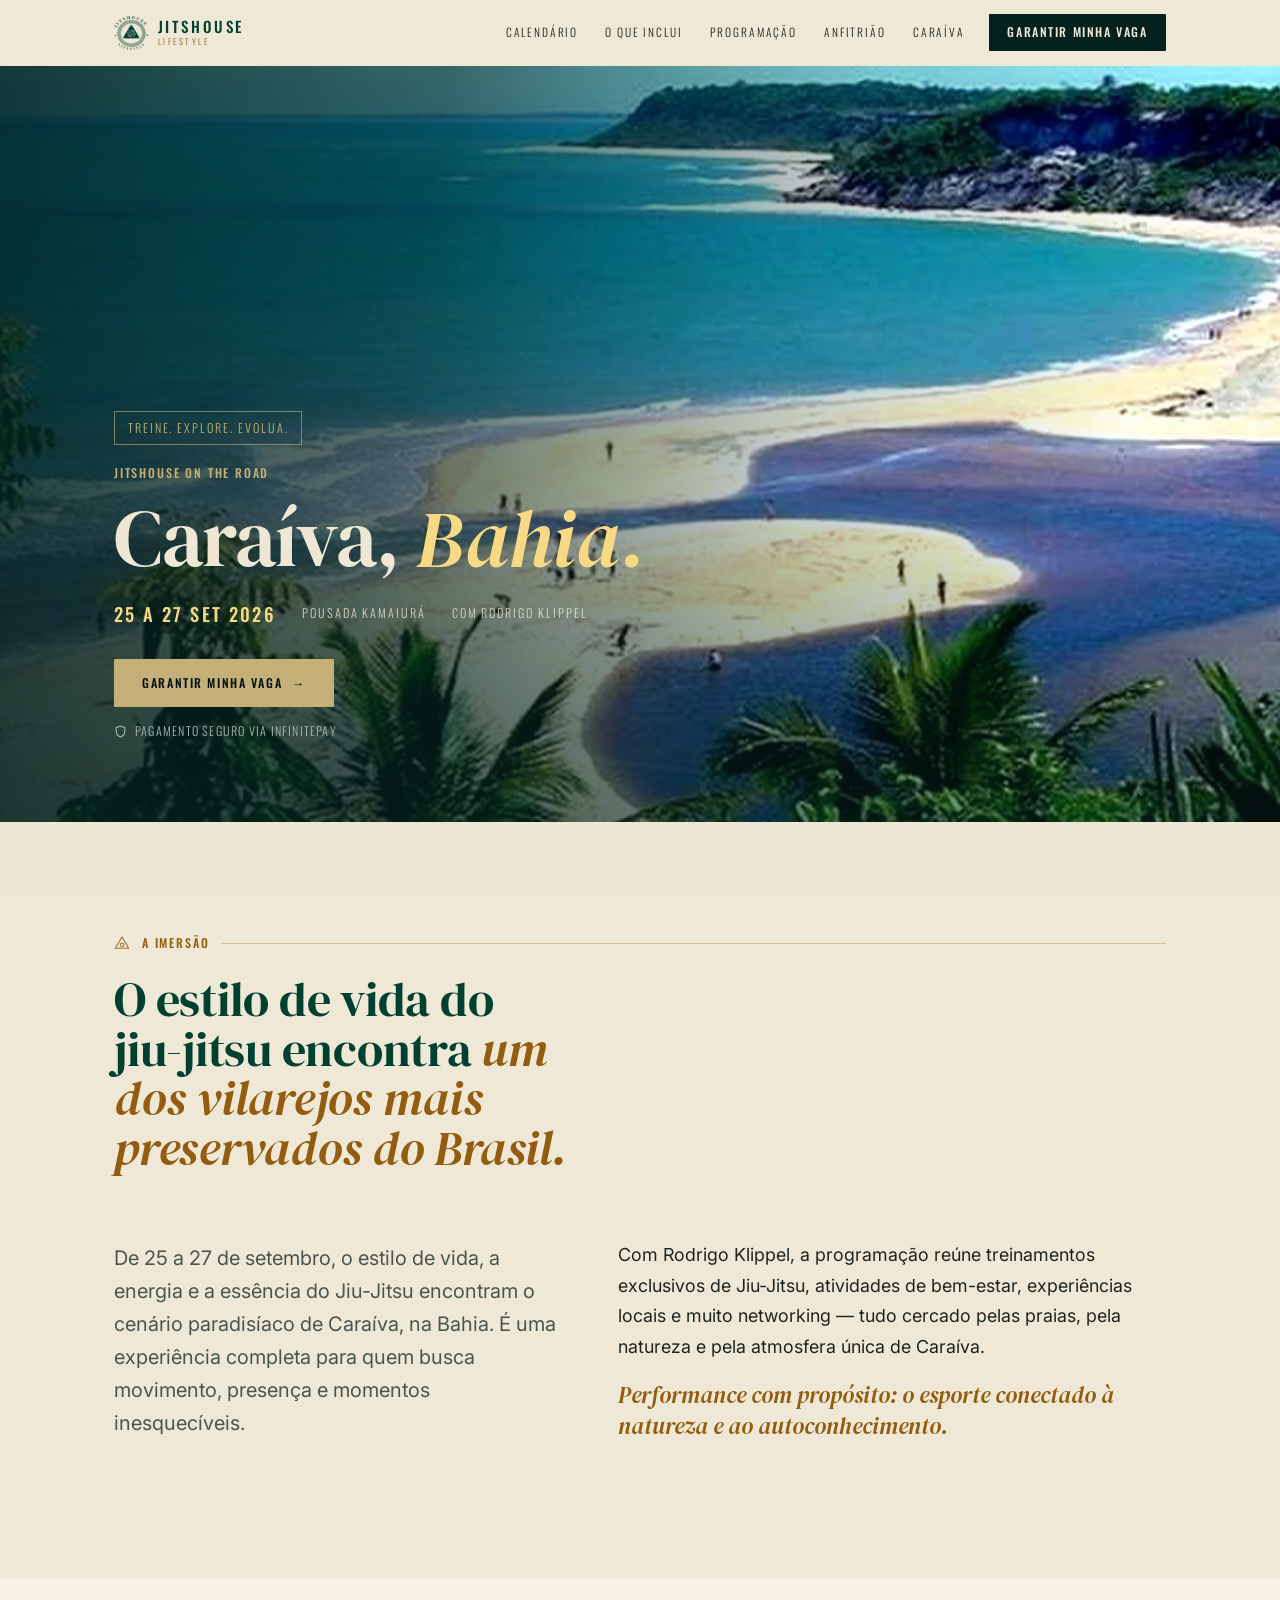
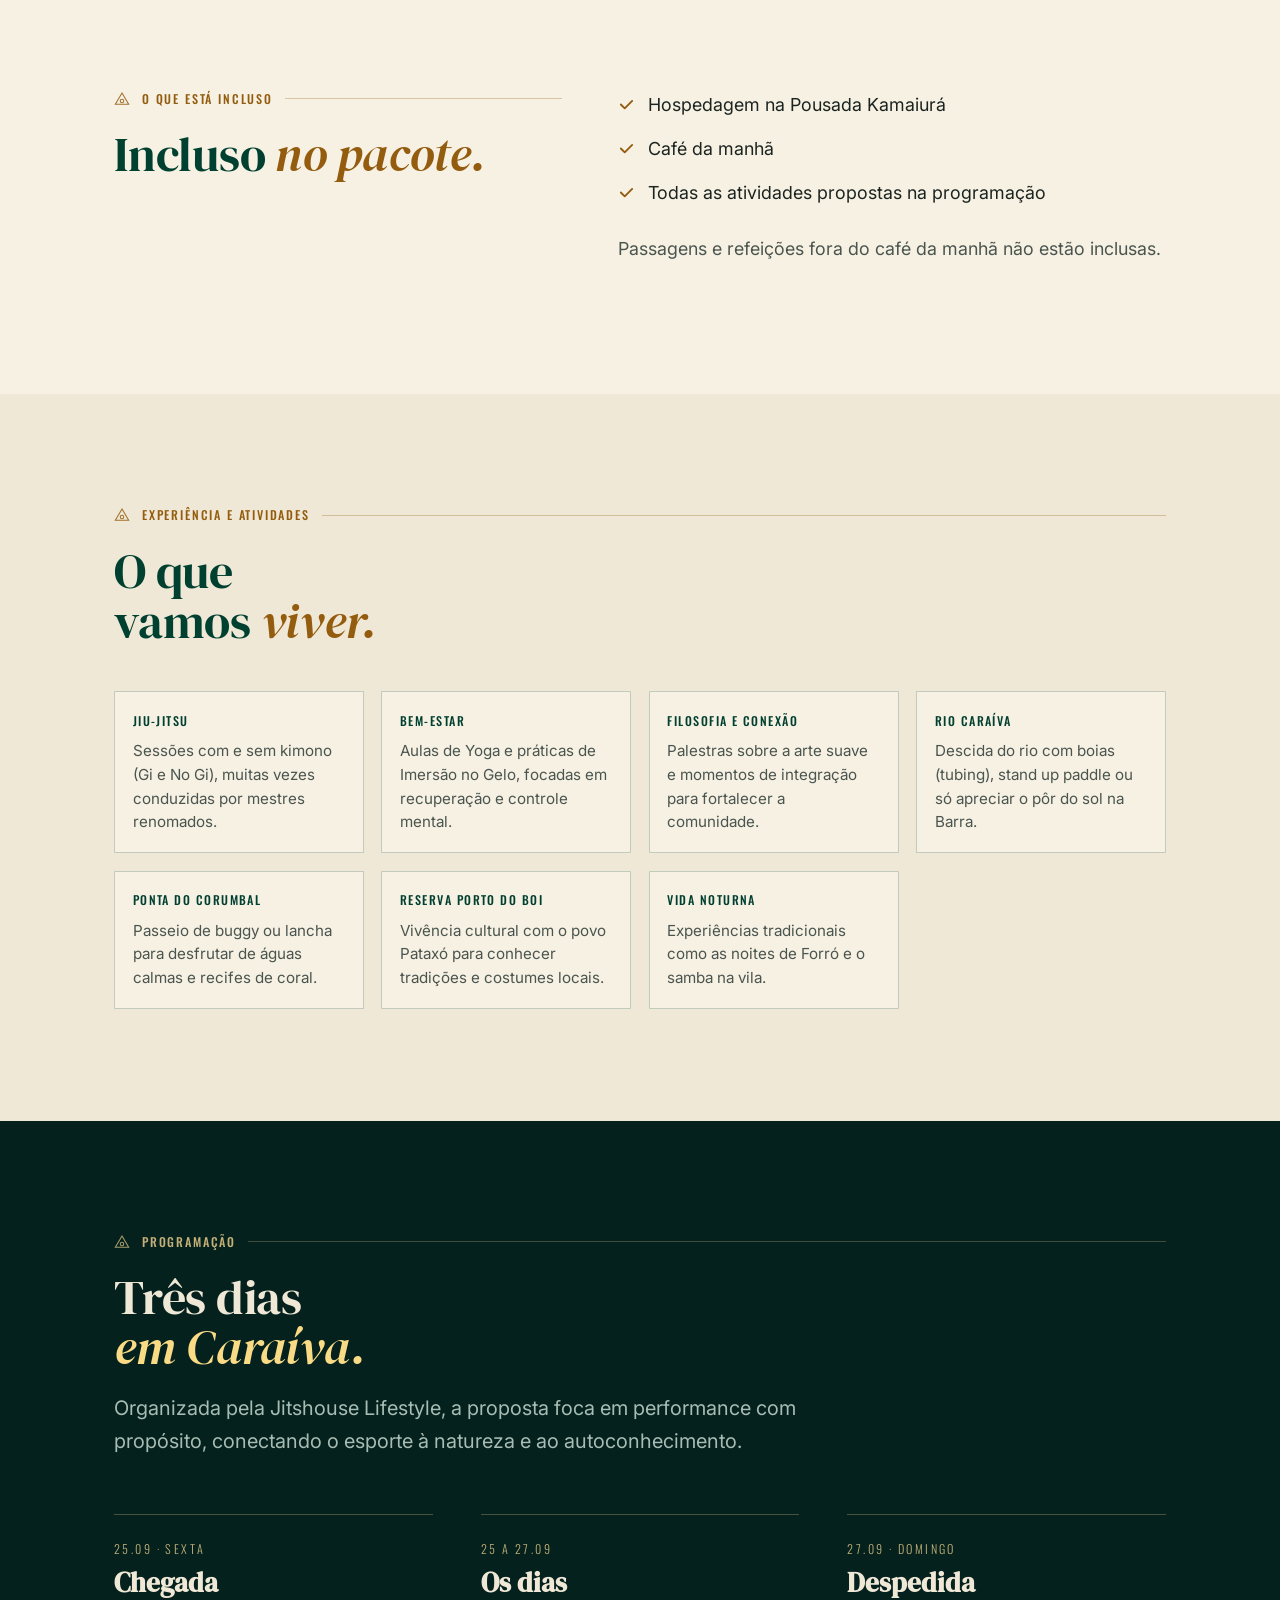
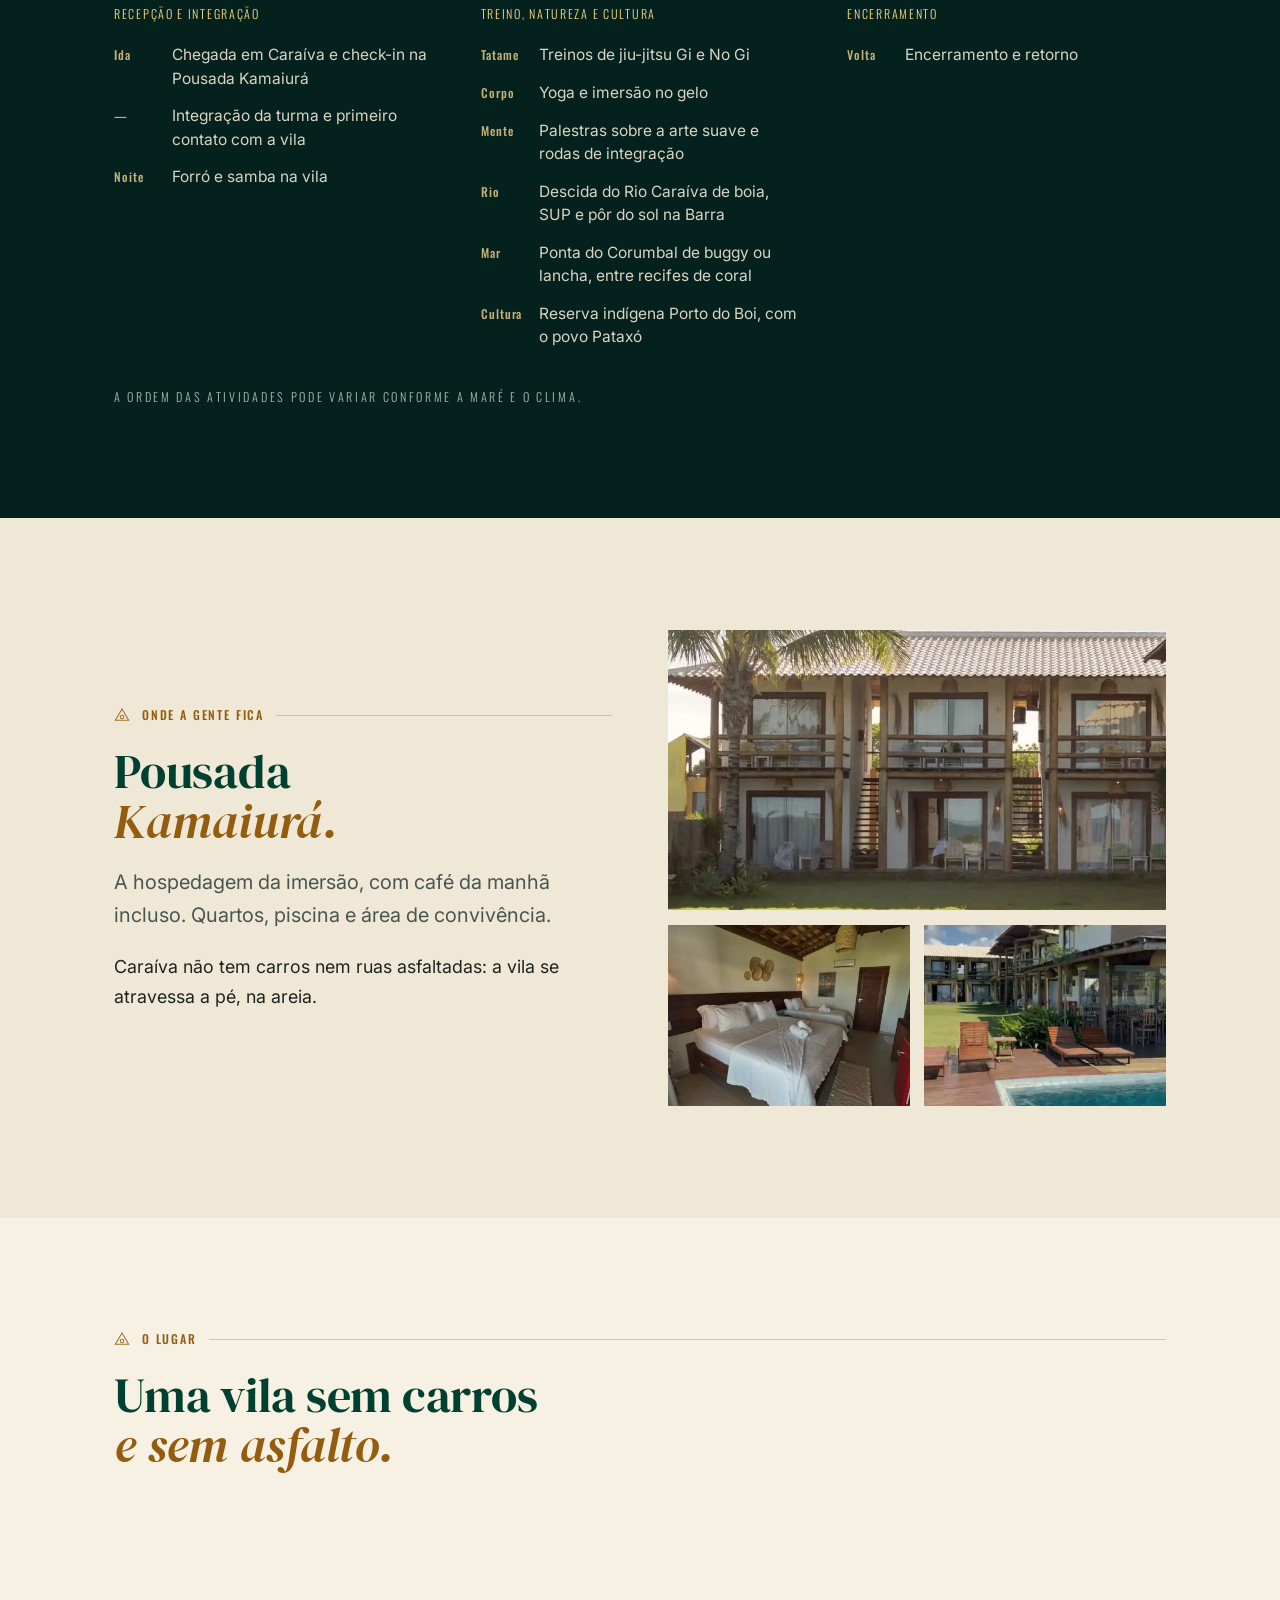
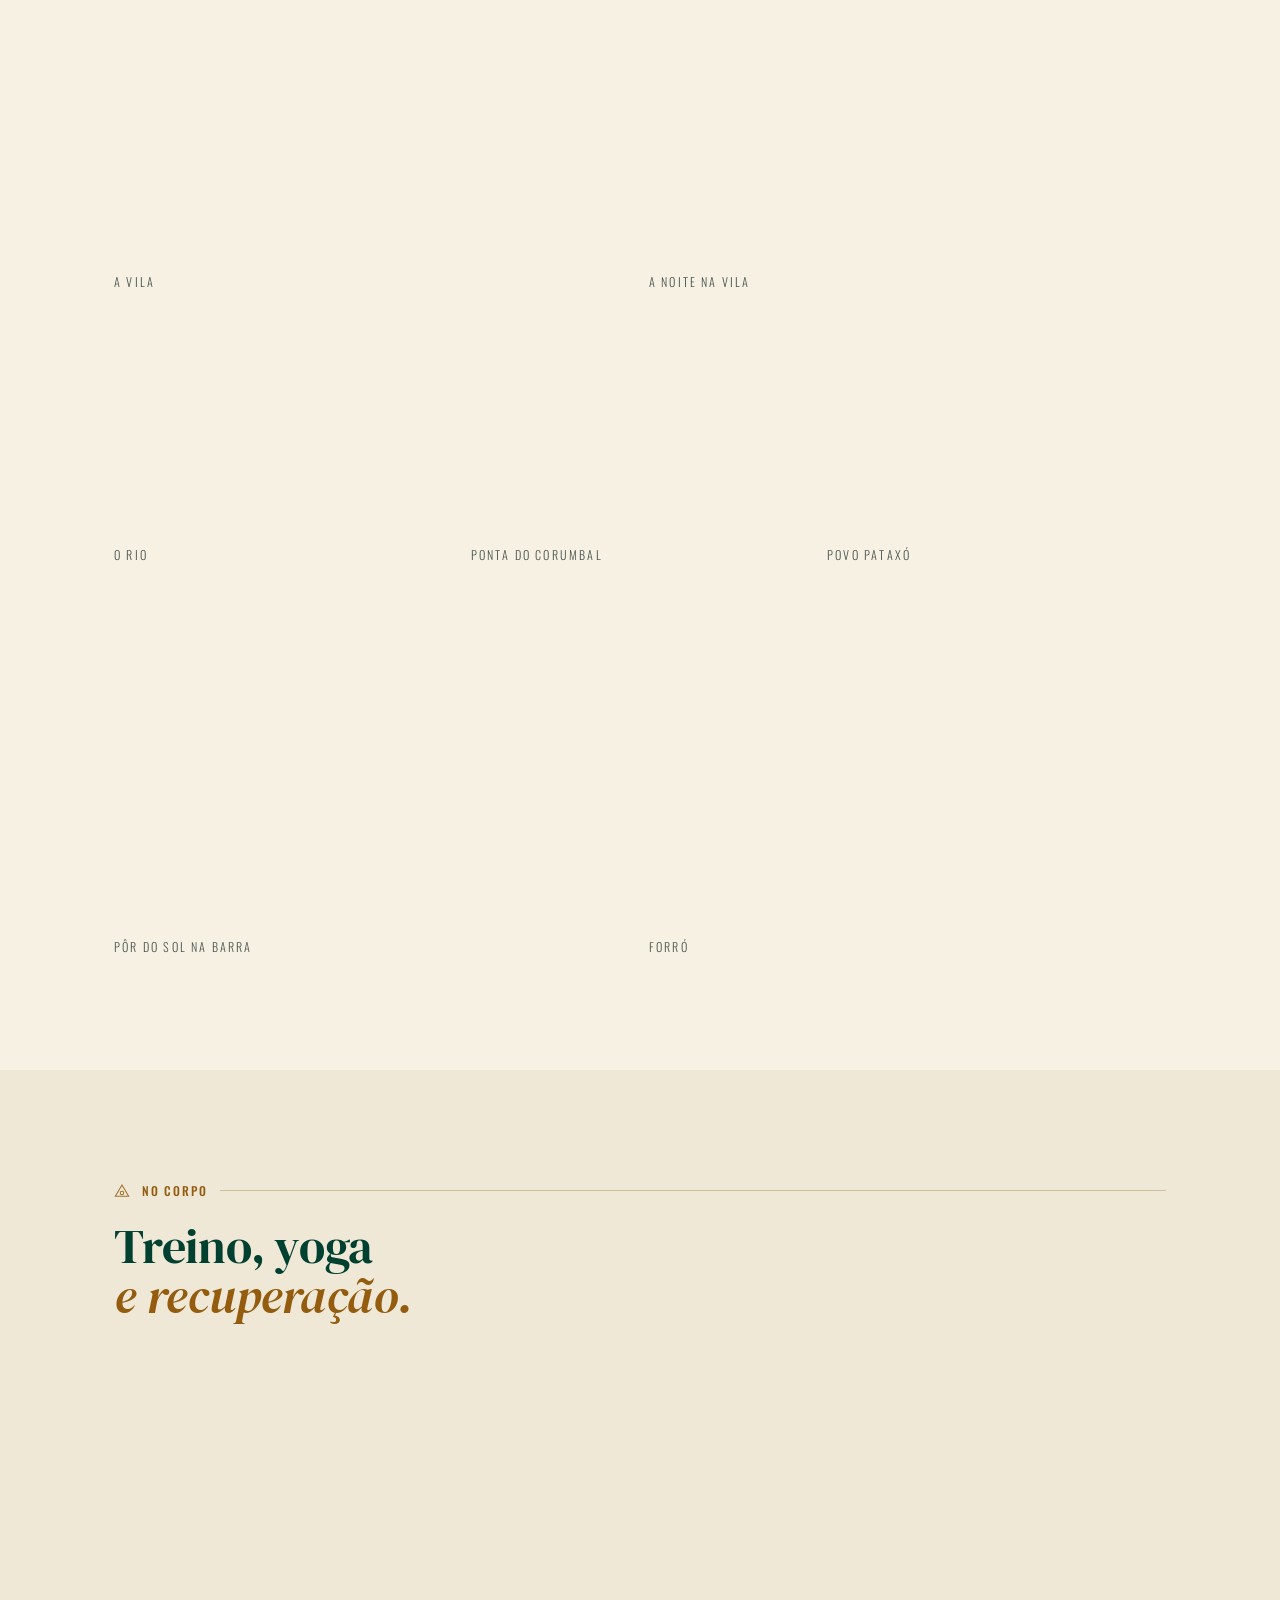
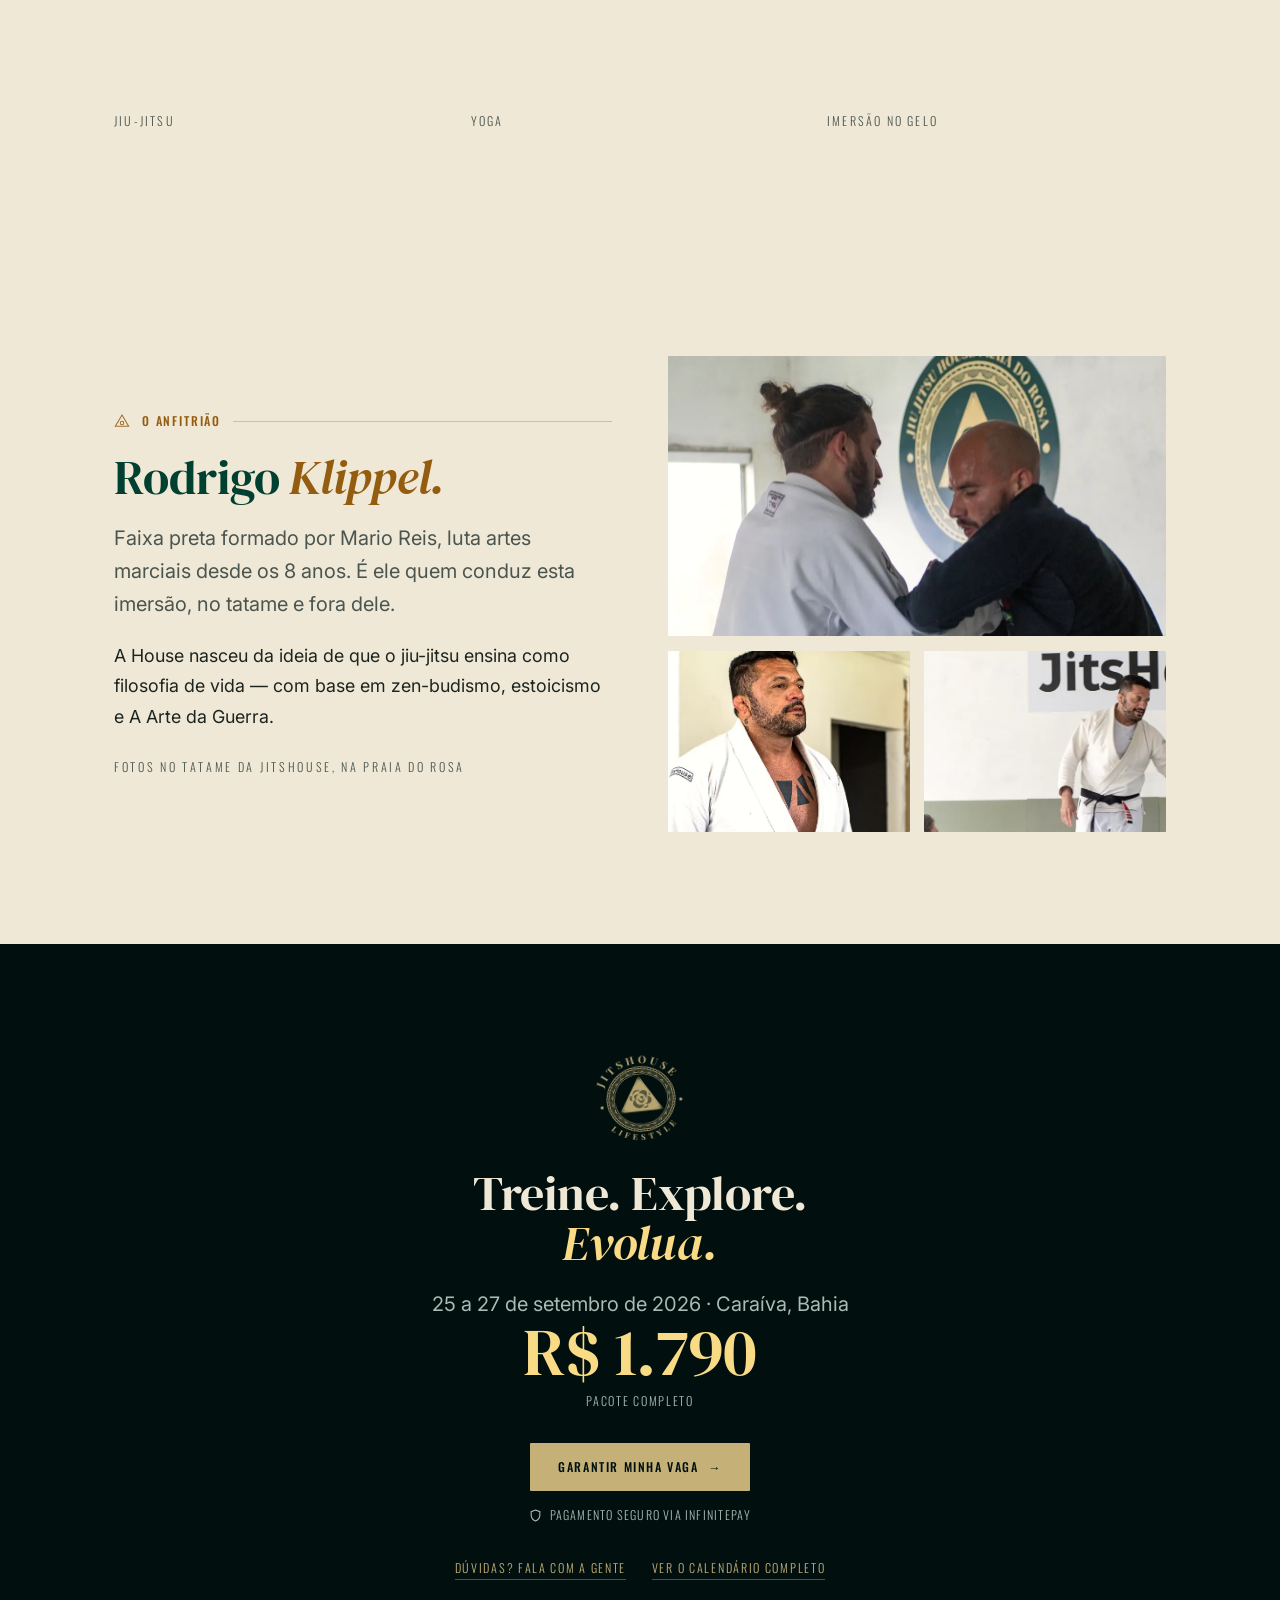
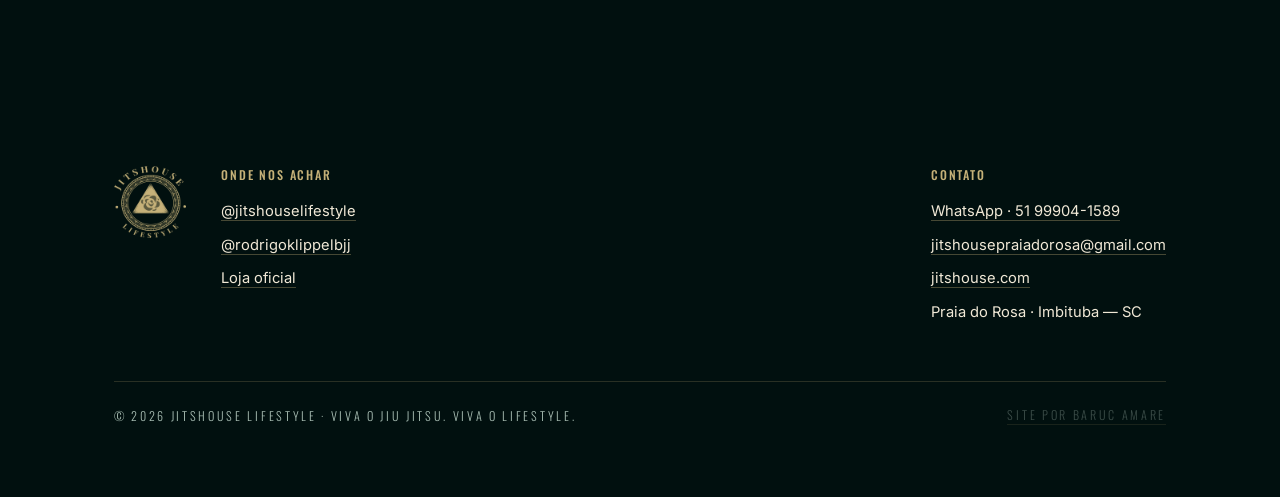
==== commit 9b8ee6be: "feat: URLs sem .html e heroes das imersoes refeitos URLs: cleanUrls no vercel.json e todos os links " ====
--- a/caraiva.html
+++ b/caraiva.html
@@ -19,7 +19,7 @@
 
 <title>Jitshouse On The Road — Caraíva · 25 a 27 de setembro de 2026 | Jitshouse Lifestyle</title>
 <meta name="description" content="Três dias de jiu-jitsu, natureza e cultura em Caraíva, na Bahia. Treinos com Rodrigo Klippel, yoga, imersão no gelo, descida do Rio Caraíva, Ponta do Corumbal e vivência com o povo Pataxó. Hospedagem na Pousada Kamaiurá.">
-<link rel="canonical" href="https://jitshouse.com/caraiva.html">
+<link rel="canonical" href="https://jitshouse.com/caraiva">
 <meta name="theme-color" content="#F0E8D6">
 
 <meta property="og:type" content="article">
@@ -27,7 +27,7 @@
 <meta property="og:site_name" content="Jitshouse Lifestyle">
 <meta property="og:title" content="Jitshouse On The Road — Caraíva · 25 a 27 de setembro">
 <meta property="og:description" content="Treine. Explore. Evolua. Três dias em um dos vilarejos mais preservados do Brasil.">
-<meta property="og:url" content="https://jitshouse.com/caraiva.html">
+<meta property="og:url" content="https://jitshouse.com/caraiva">
 <meta property="og:image" content="https://jitshouse.com/img/im/car-hero.jpg">
 <meta property="og:image:width" content="800">
 <meta property="og:image:height" content="450">
@@ -47,7 +47,7 @@
 "eventStatus":"https://schema.org/EventScheduled",
 "eventAttendanceMode":"https://schema.org/OfflineEventAttendanceMode",
 "description":"Três dias que celebram o estilo de vida do jiu-jitsu em Caraíva, na Bahia. Treinos exclusivos, yoga, imersão no gelo, passeios e vivência cultural com o povo Pataxó.",
-"url":"https://jitshouse.com/caraiva.html",
+"url":"https://jitshouse.com/caraiva",
 "image":"https://jitshouse.com/img/im/car-hero.jpg",
 "organizer":{"@type":"Organization","name":"Jitshouse Lifestyle","url":"https://jitshouse.com/"},
 "performer":{"@type":"Person","name":"Rodrigo Klippel"},
@@ -60,12 +60,12 @@
 <!-- ══ NAV ═══════════════════════════════════════════════════════ -->
 <header class="nav">
   <div class="wrap nav__in">
-    <a class="nav__marca" href="index.html" aria-label="Jitshouse Lifestyle — início">
+    <a class="nav__marca" href="/" aria-label="Jitshouse Lifestyle — início">
       <img src="img/brasao-tinta.webp" alt="" width="34" height="34">
       <span class="nav__nome"><b>JITSHOUSE</b><span>LIFESTYLE</span></span>
     </a>
     <nav class="nav__links" aria-label="Seções da página">
-      <a href="index.html#calendario">Calendário</a>
+      <a href="/#calendario">Calendário</a>
       <a href="#incluso">O que inclui</a>
       <a href="#programacao">Programação</a>
       <a href="#anfitriao">Anfitrião</a>
@@ -79,7 +79,7 @@
 <section class="ihero" aria-labelledby="h1">
   <picture>
     <source srcset="img/im/car-hero.webp" type="image/webp">
-    <img class="ihero__foto" src="img/im/car-hero.jpg" width="800" height="450"
+    <img class="ihero__foto" src="img/im/car-hero.jpg" width="1500" height="750"
          alt="Vista do alto da praia de Caraíva, onde o rio encontra o mar, entre coqueiros."
          fetchpriority="high" decoding="async">
   </picture>
@@ -279,7 +279,7 @@
     <p class="micro-pag an" data-d="4" style="justify-content:center">Pagamento seguro via InfinitePay</p>
     <ul class="fim__sec an" data-d="5">
       <li><a href="https://wa.me/5551999041589?text=Ol%C3%A1!%20Tenho%20uma%20d%C3%BAvida%20sobre%20a%20imers%C3%A3o%20Jitshouse%20On%20The%20Road%20%E2%80%94%20Cara%C3%ADva%20(25%20a%2027%20set%202026)" target="_blank" rel="noopener">Dúvidas? Fala com a gente</a></li>
-      <li><a href="index.html#calendario">Ver o calendário completo</a></li>
+      <li><a href="/#calendario">Ver o calendário completo</a></li>
     </ul>
   </div>
 </section>
@@ -302,14 +302,14 @@
         <ul>
           <li><a href="https://wa.me/5551999041589" target="_blank" rel="noopener">WhatsApp · 51 99904-1589</a></li>
           <li><a href="mailto:jitshousepraiadorosa@gmail.com">jitshousepraiadorosa@gmail.com</a></li>
-          <li><a href="index.html">jitshouse.com</a></li>
+          <li><a href="/">jitshouse.com</a></li>
           <li>Praia do Rosa · Imbituba — SC</li>
         </ul>
       </div>
     </div>
     <div class="rodape__fim">
       <p class="rotulo rotulo--fino" style="margin:0">© <span id="ano">2026</span> Jitshouse Lifestyle · Viva o Jiu Jitsu. Viva o Lifestyle.</p>
-      <a class="rotulo rotulo--fino credito" href="index.html">site por Baruc Amare</a>
+      <a class="rotulo rotulo--fino credito" href="/">site por Baruc Amare</a>
     </div>
   </div>
 </footer>
--- a/assets/imersao.css
+++ b/assets/imersao.css
@@ -195,9 +195,11 @@
 .ihero__foto{position:absolute; inset:0; z-index:-2; width:100%; height:100%; object-fit:cover}
 .ihero__veu{
   position:absolute; inset:0; z-index:-1;
+  /* véu mais leve à direita para a foto respirar; à esquerda segue
+     forte o bastante para o texto manter contraste */
   background:
-    linear-gradient(100deg, rgba(4,33,30,.90) 0%, rgba(4,33,30,.72) 30%, rgba(4,33,30,.30) 60%, rgba(4,33,30,0) 82%),
-    linear-gradient(to top, rgba(4,33,30,.62), rgba(4,33,30,0) 48%);
+    linear-gradient(100deg, rgba(4,33,30,.88) 0%, rgba(4,33,30,.66) 32%, rgba(4,33,30,.20) 62%, rgba(4,33,30,0) 84%),
+    linear-gradient(to top, rgba(4,33,30,.48), rgba(4,33,30,0) 42%);
 }
 .ihero > .wrap{width:100%}  /* idem: o wrap precisa ocupar a largura toda */
 .ihero__in{max-width:min(100%,760px); color:var(--papel)}
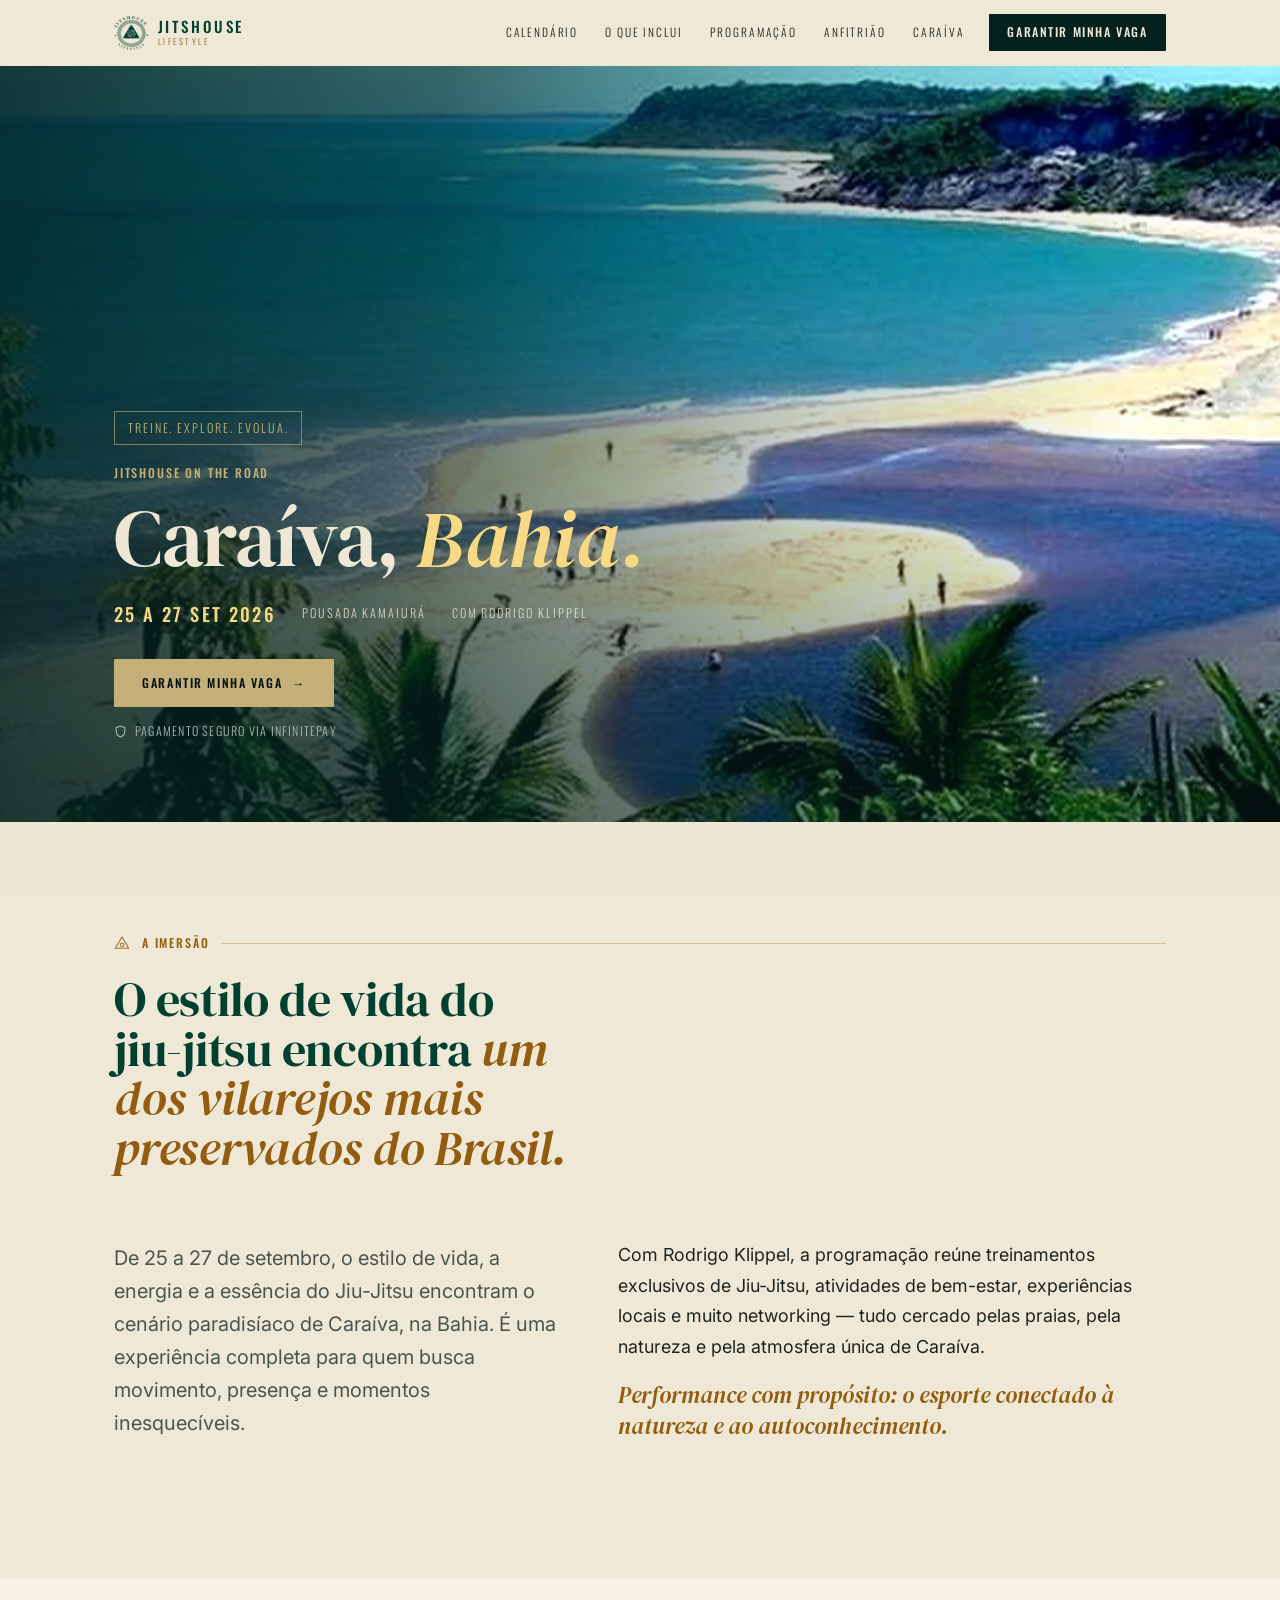
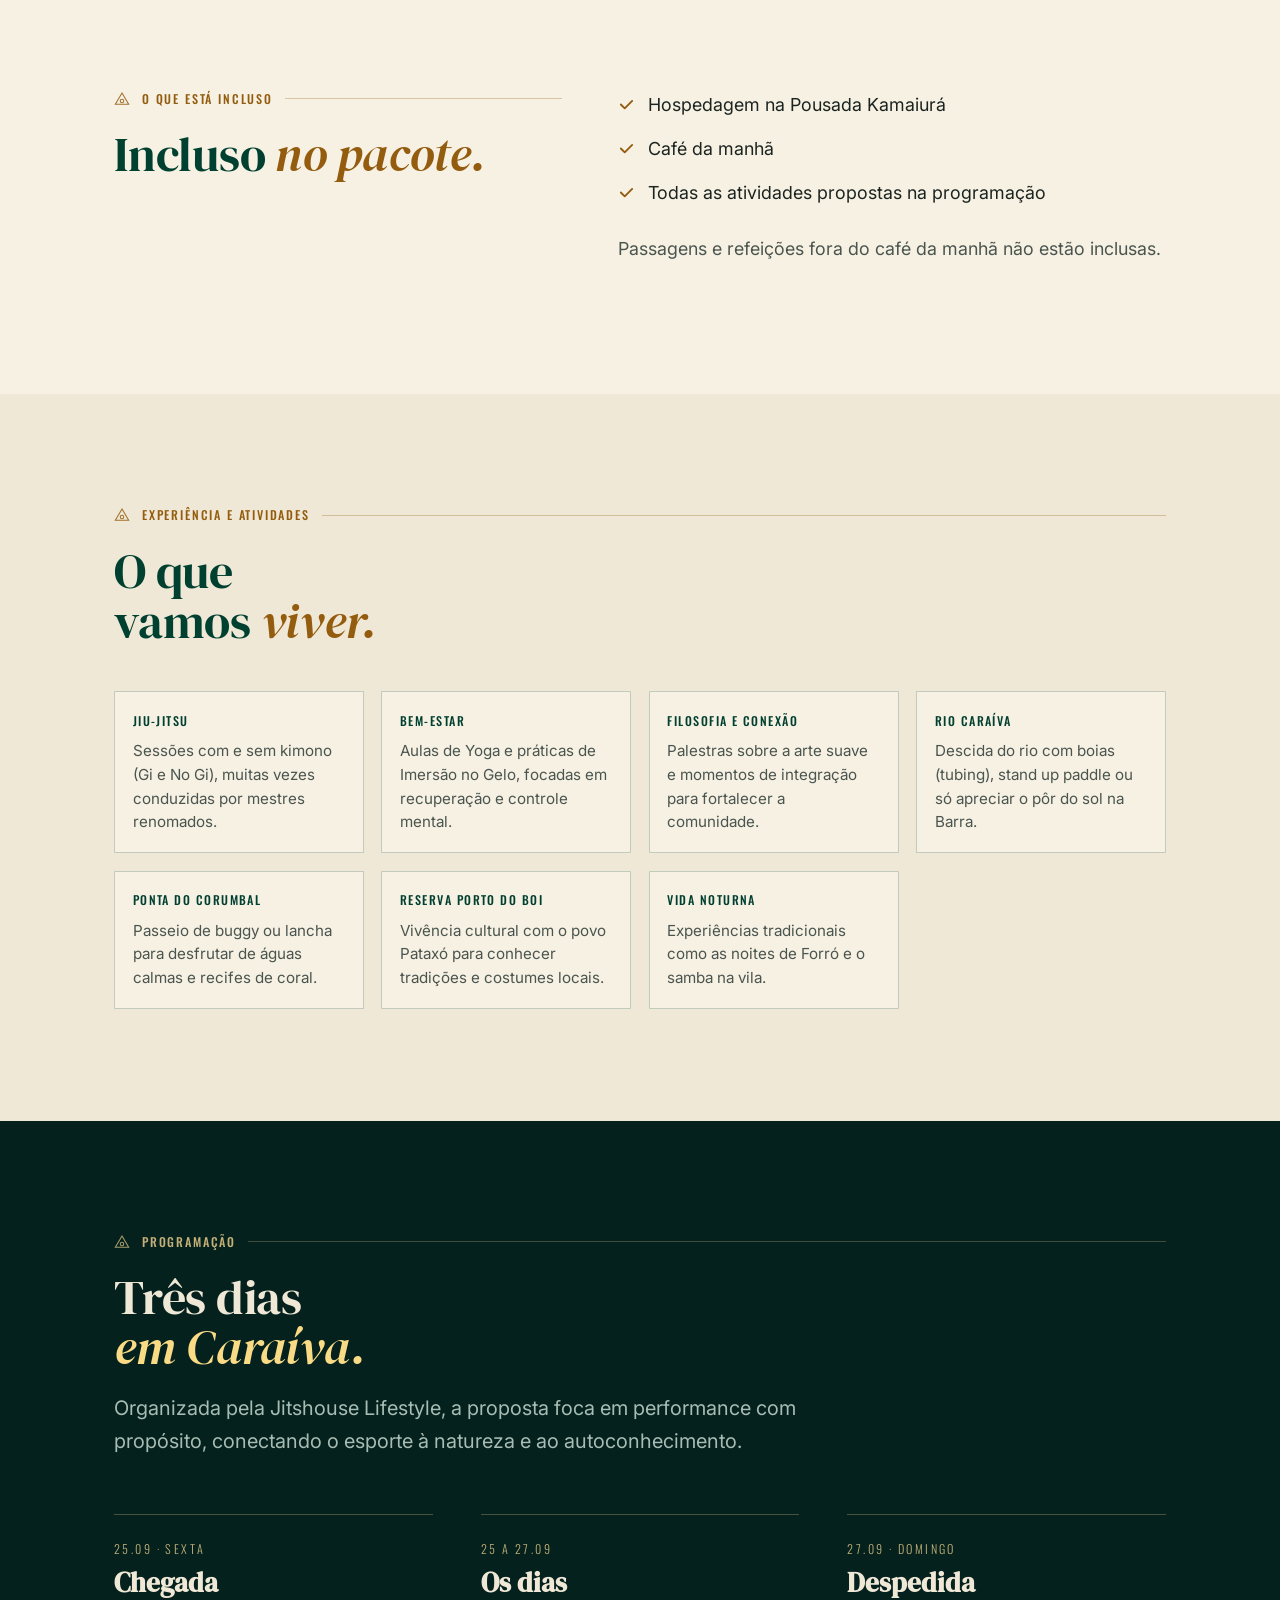
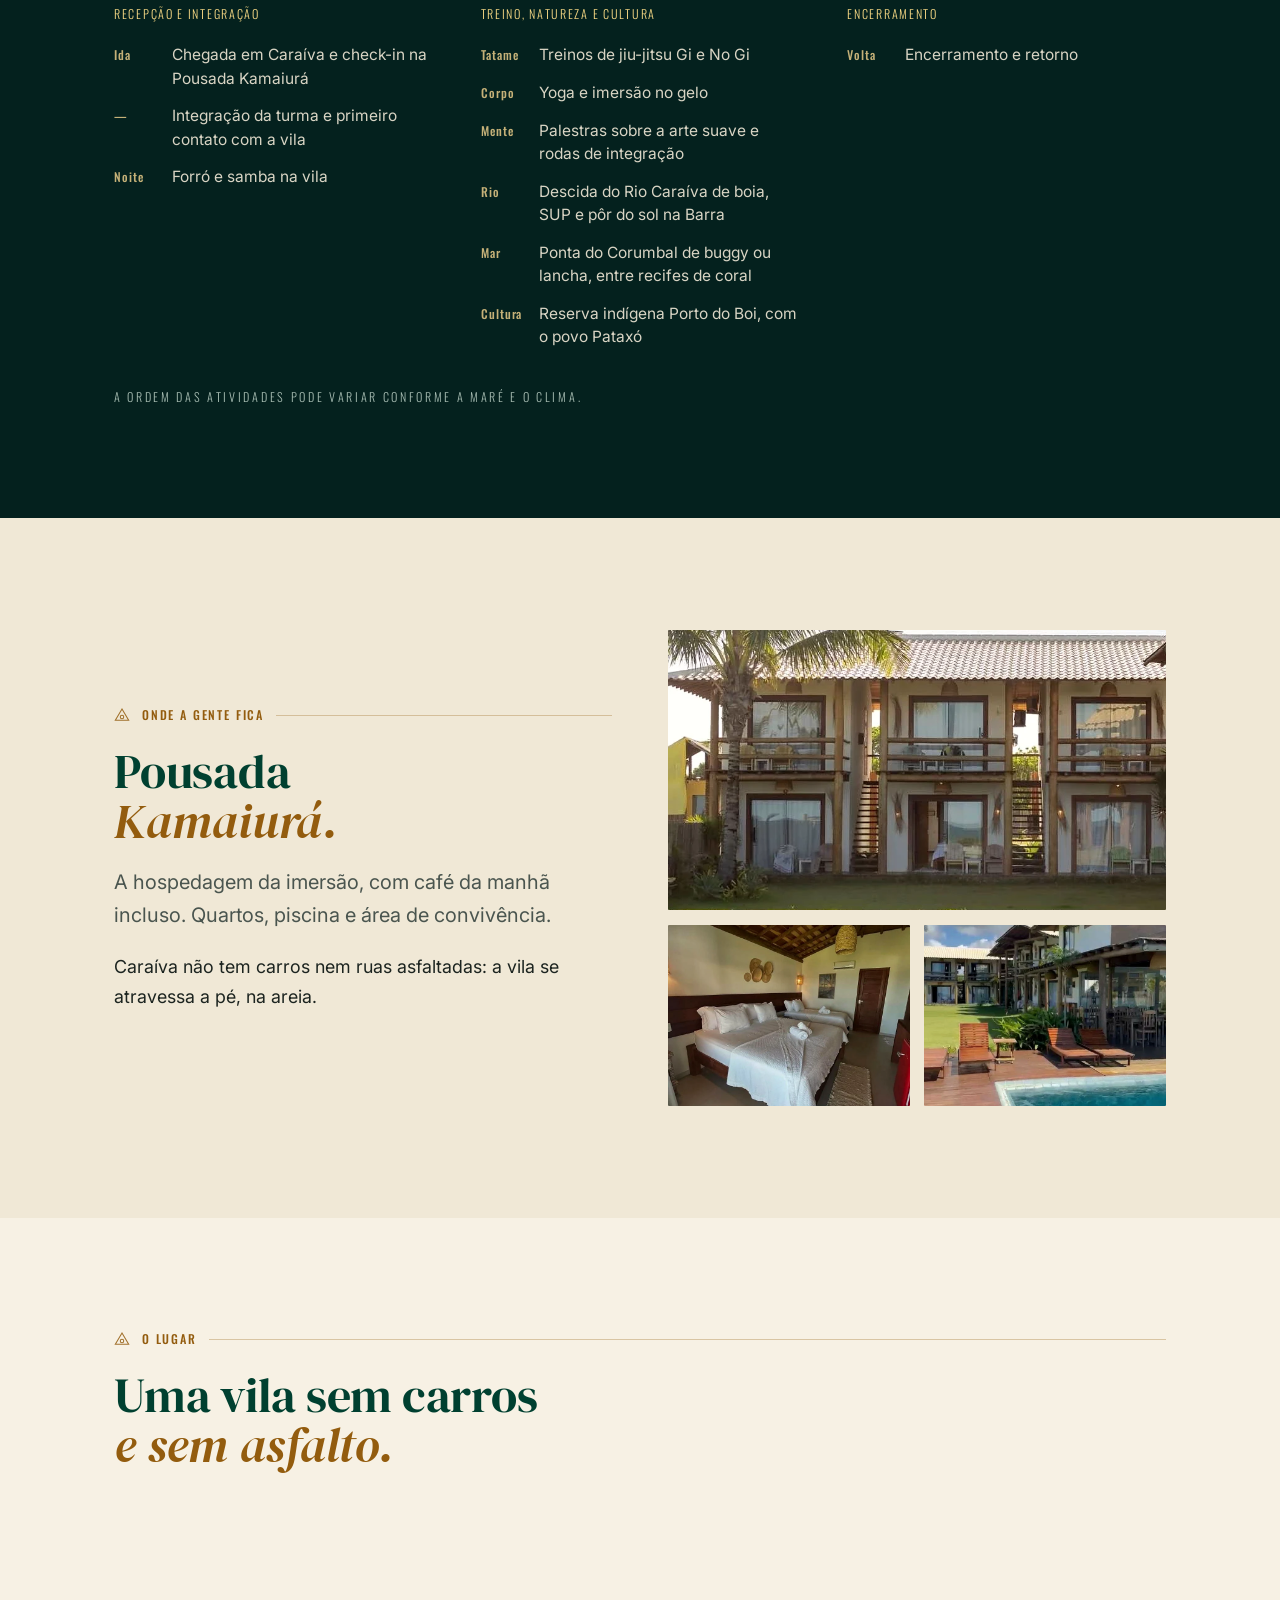
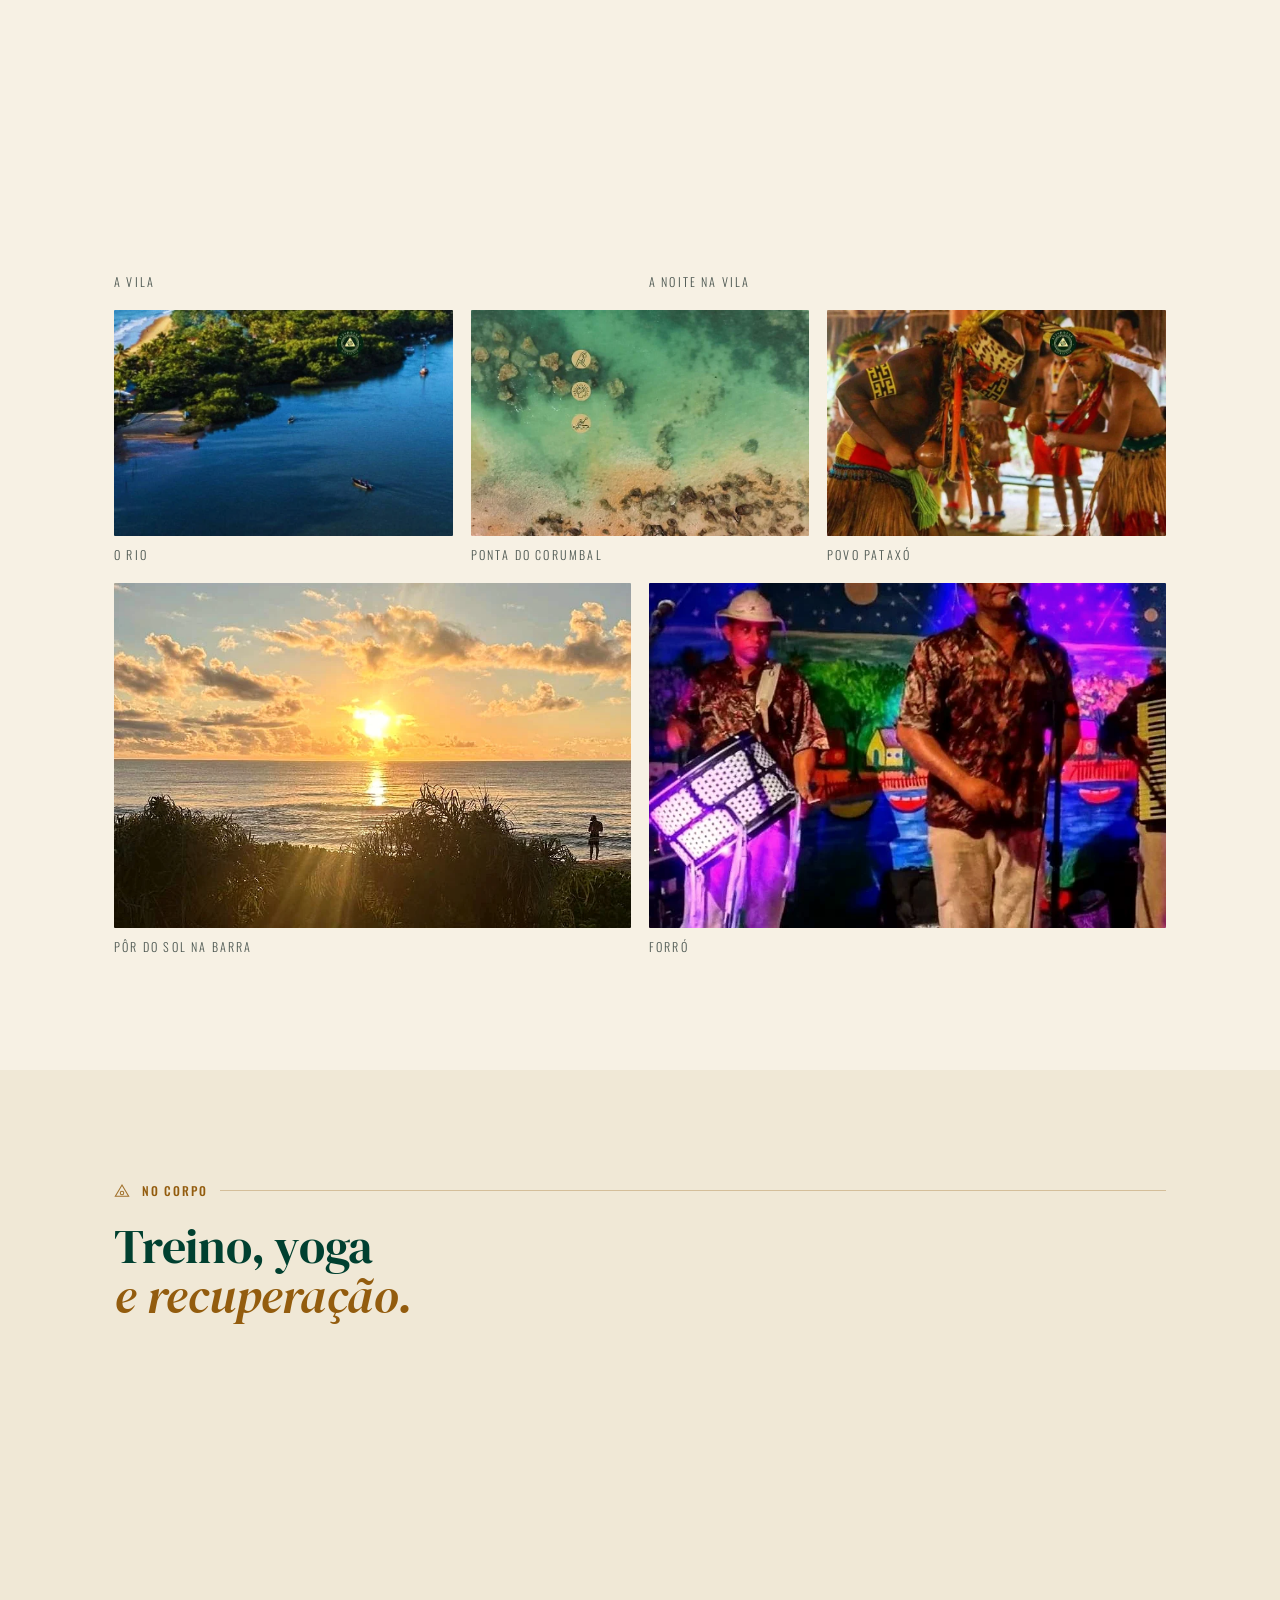
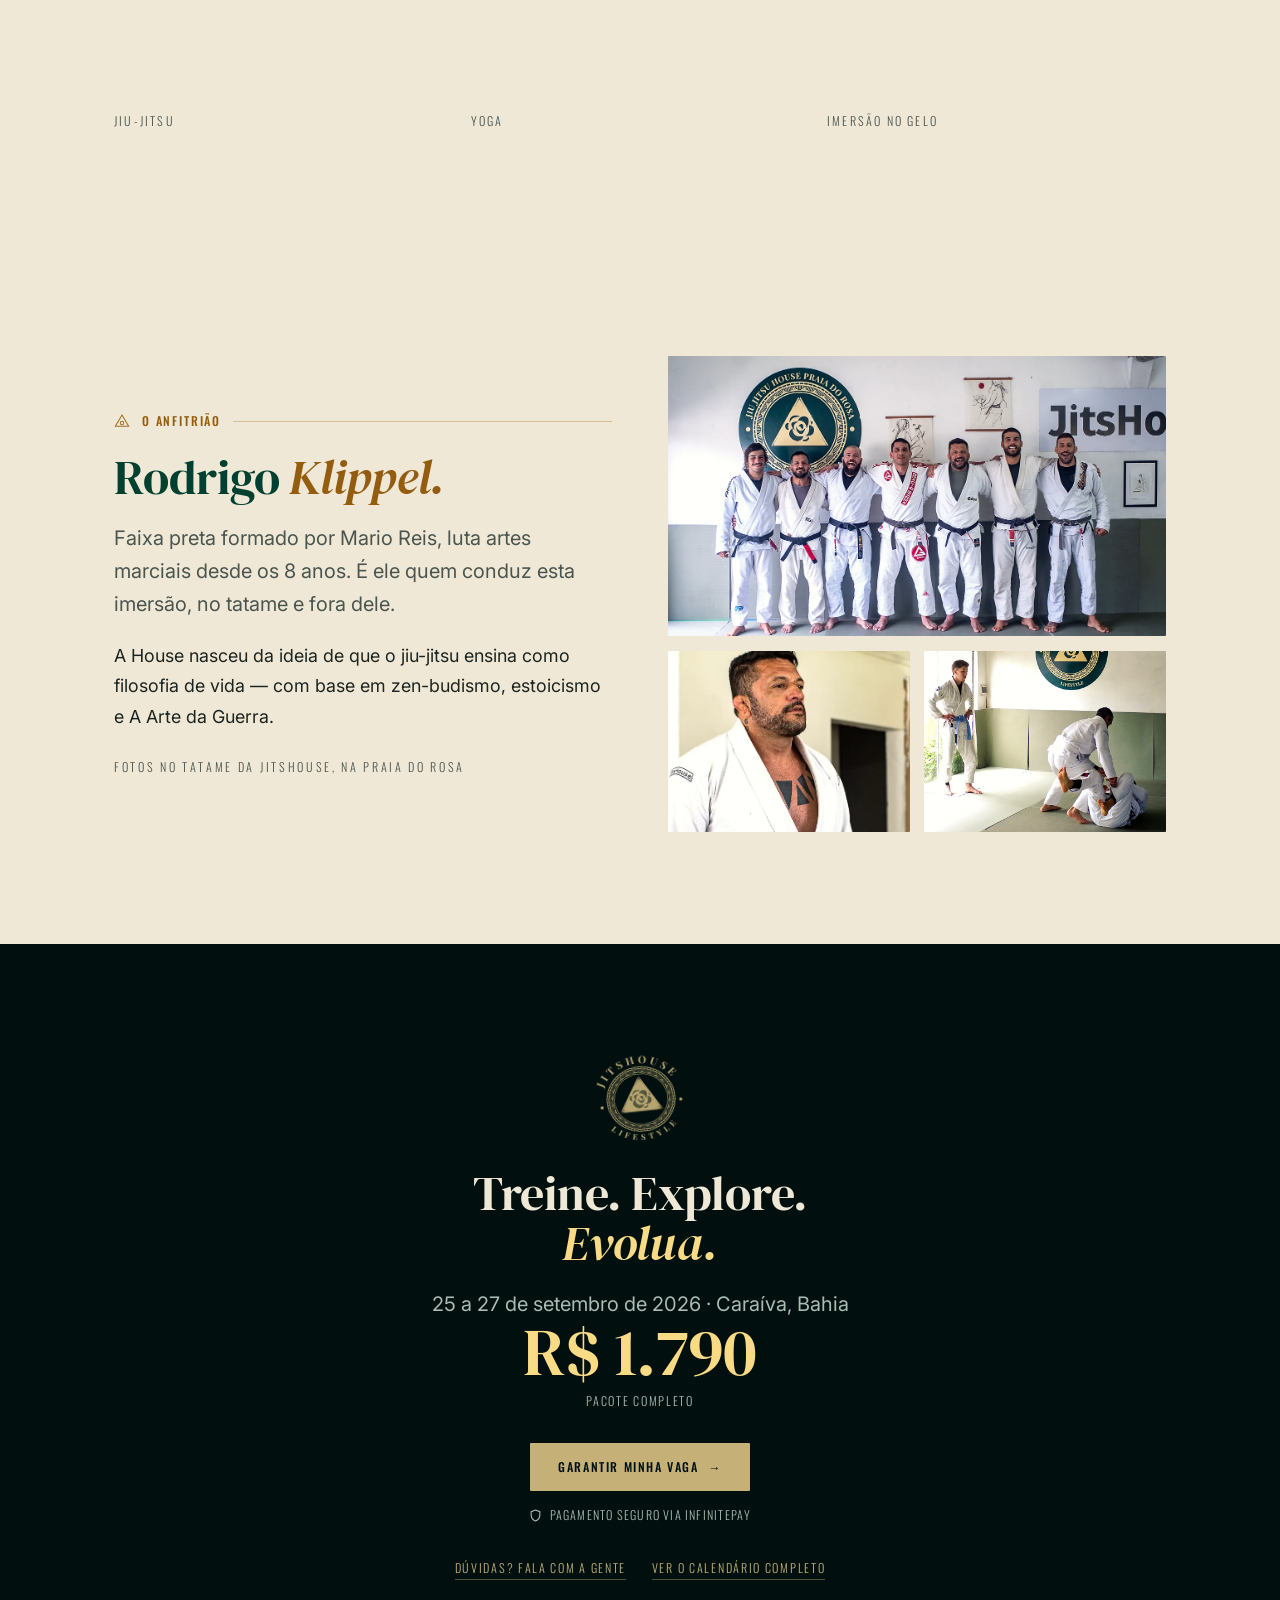
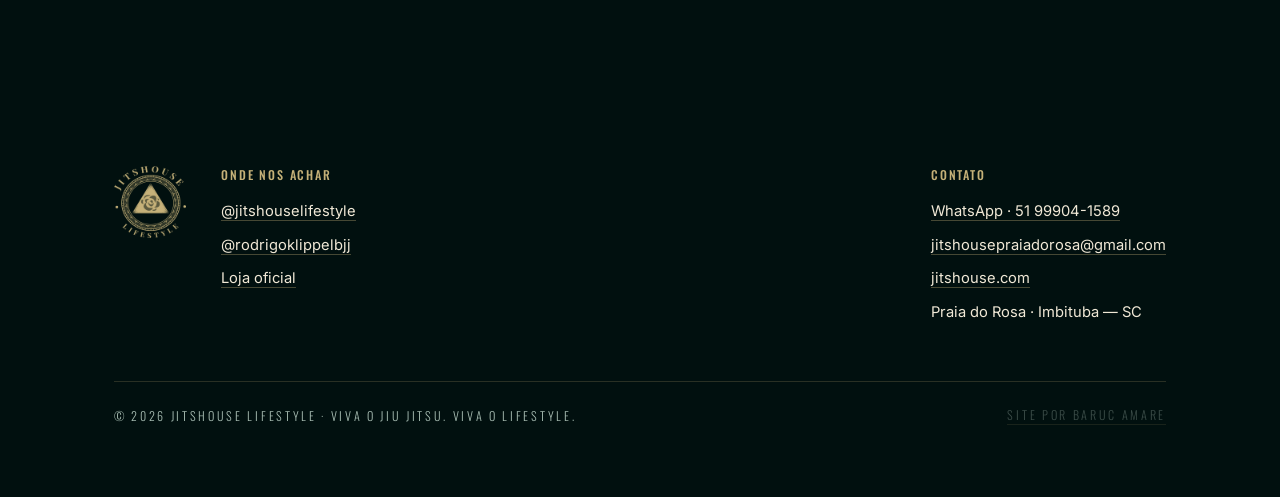
==== commit e5acfcb9: "fix: fotos de pessoas mal enquadradas ou moles, trocadas no proprio acervo Medi a nitidez de todas a" ====
--- a/caraiva.html
+++ b/caraiva.html
@@ -260,9 +260,9 @@
       <p class="rotulo rotulo--fino an" data-d="4" style="margin-top:1.6rem; color:var(--mute-papel)">Fotos no tatame da Jitshouse, na Praia do Rosa</p>
     </div>
     <div class="hosp__fotos an-d" data-d="1">
-      <figure><img src="img/ac/anf-car-1.webp" alt="Rodrigo Klippel cumprimentando um aluno diante do selo da Jiu-Jitsu House Praia do Rosa." width="1000" height="562" loading="lazy" decoding="async"></figure>
+      <figure><img src="img/ac/anf-car-1.webp" alt="Turma enfileirada de kimono diante do selo da Jiu-Jitsu House Praia do Rosa." width="1000" height="562" loading="lazy" decoding="async"></figure>
       <figure><img src="img/ac/anf-car-2.webp" alt="Retrato de Rodrigo Klippel de kimono e faixa preta." width="600" height="450" loading="lazy" decoding="async"></figure>
-      <figure><img src="img/ac/anf-car-3.webp" alt="Rodrigo Klippel explicando uma técnica para a turma sentada no tatame." width="600" height="450" loading="lazy" decoding="async"></figure>
+      <figure><img src="img/ac/anf-car-3.webp" alt="Rodrigo Klippel aplicando uma técnica no tatame, com um aluno observando." width="600" height="450" loading="lazy" decoding="async"></figure>
     </div>
   </div>
 </section>
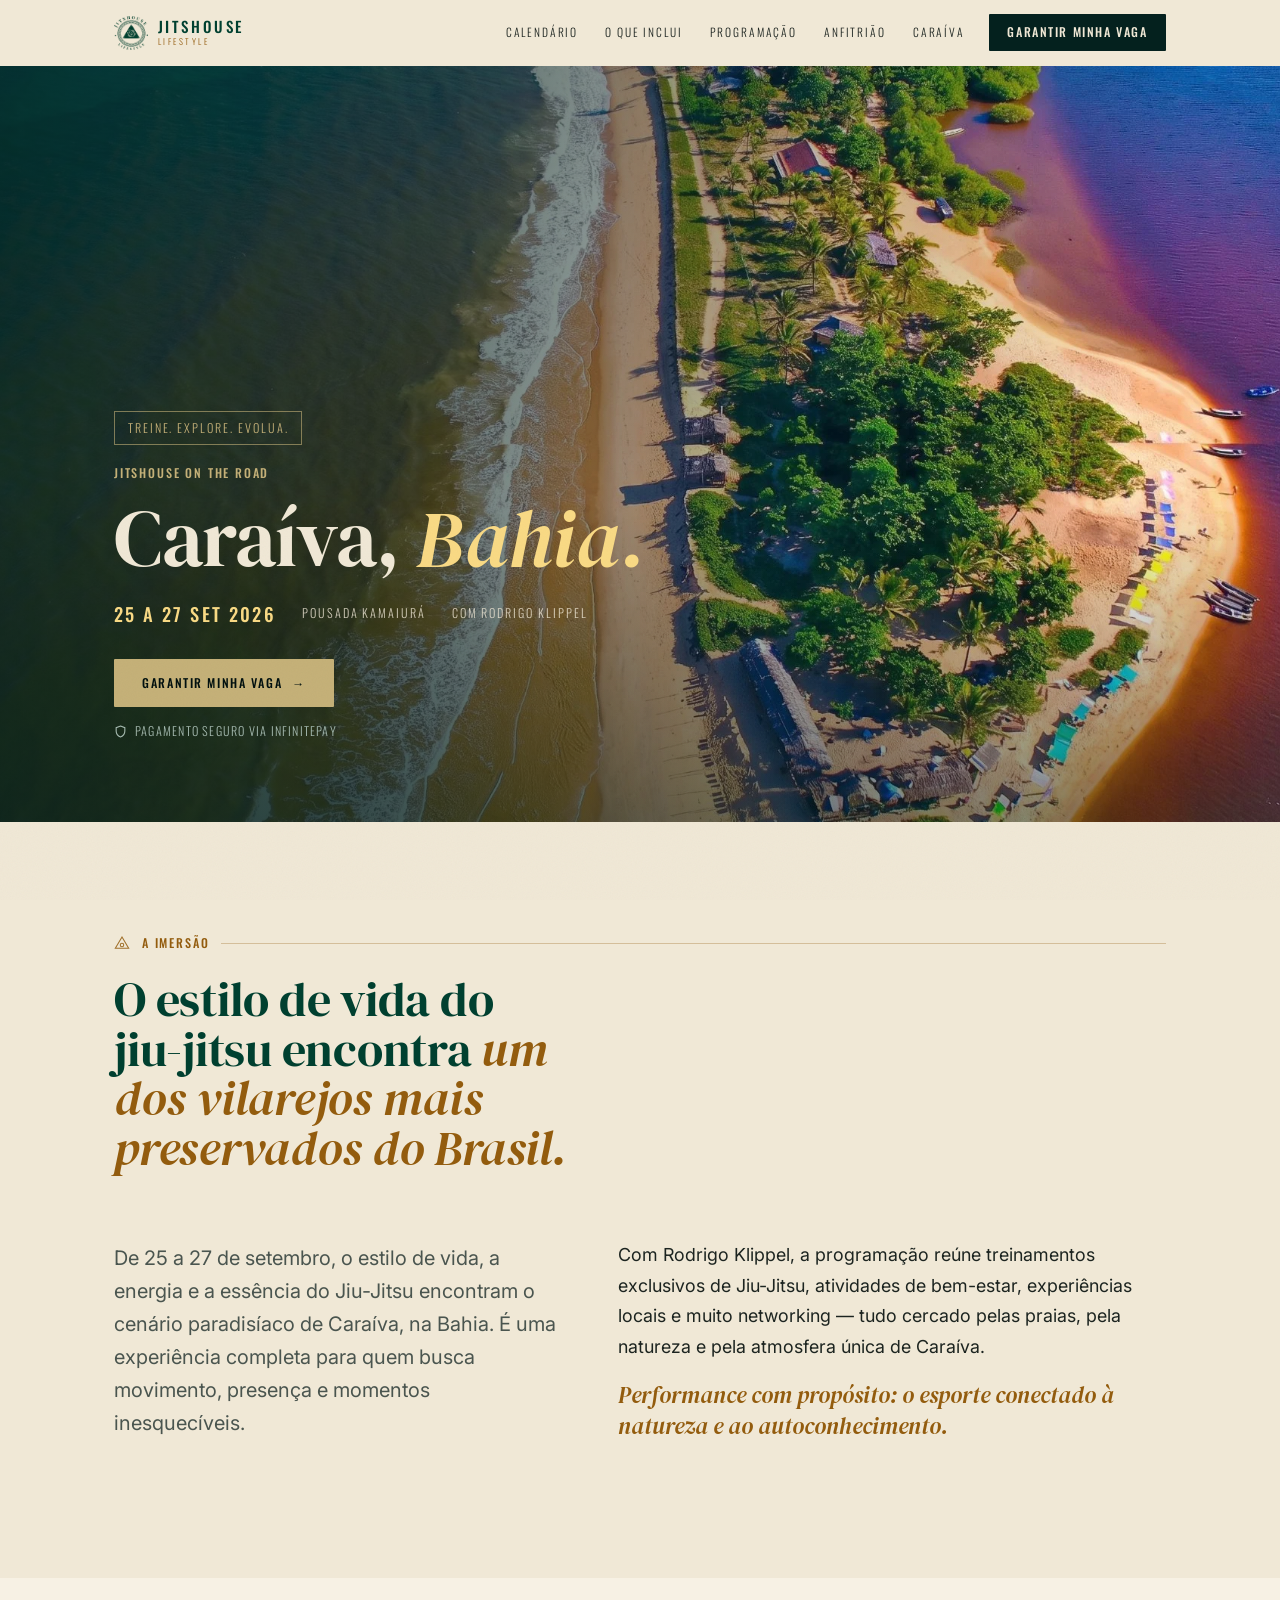
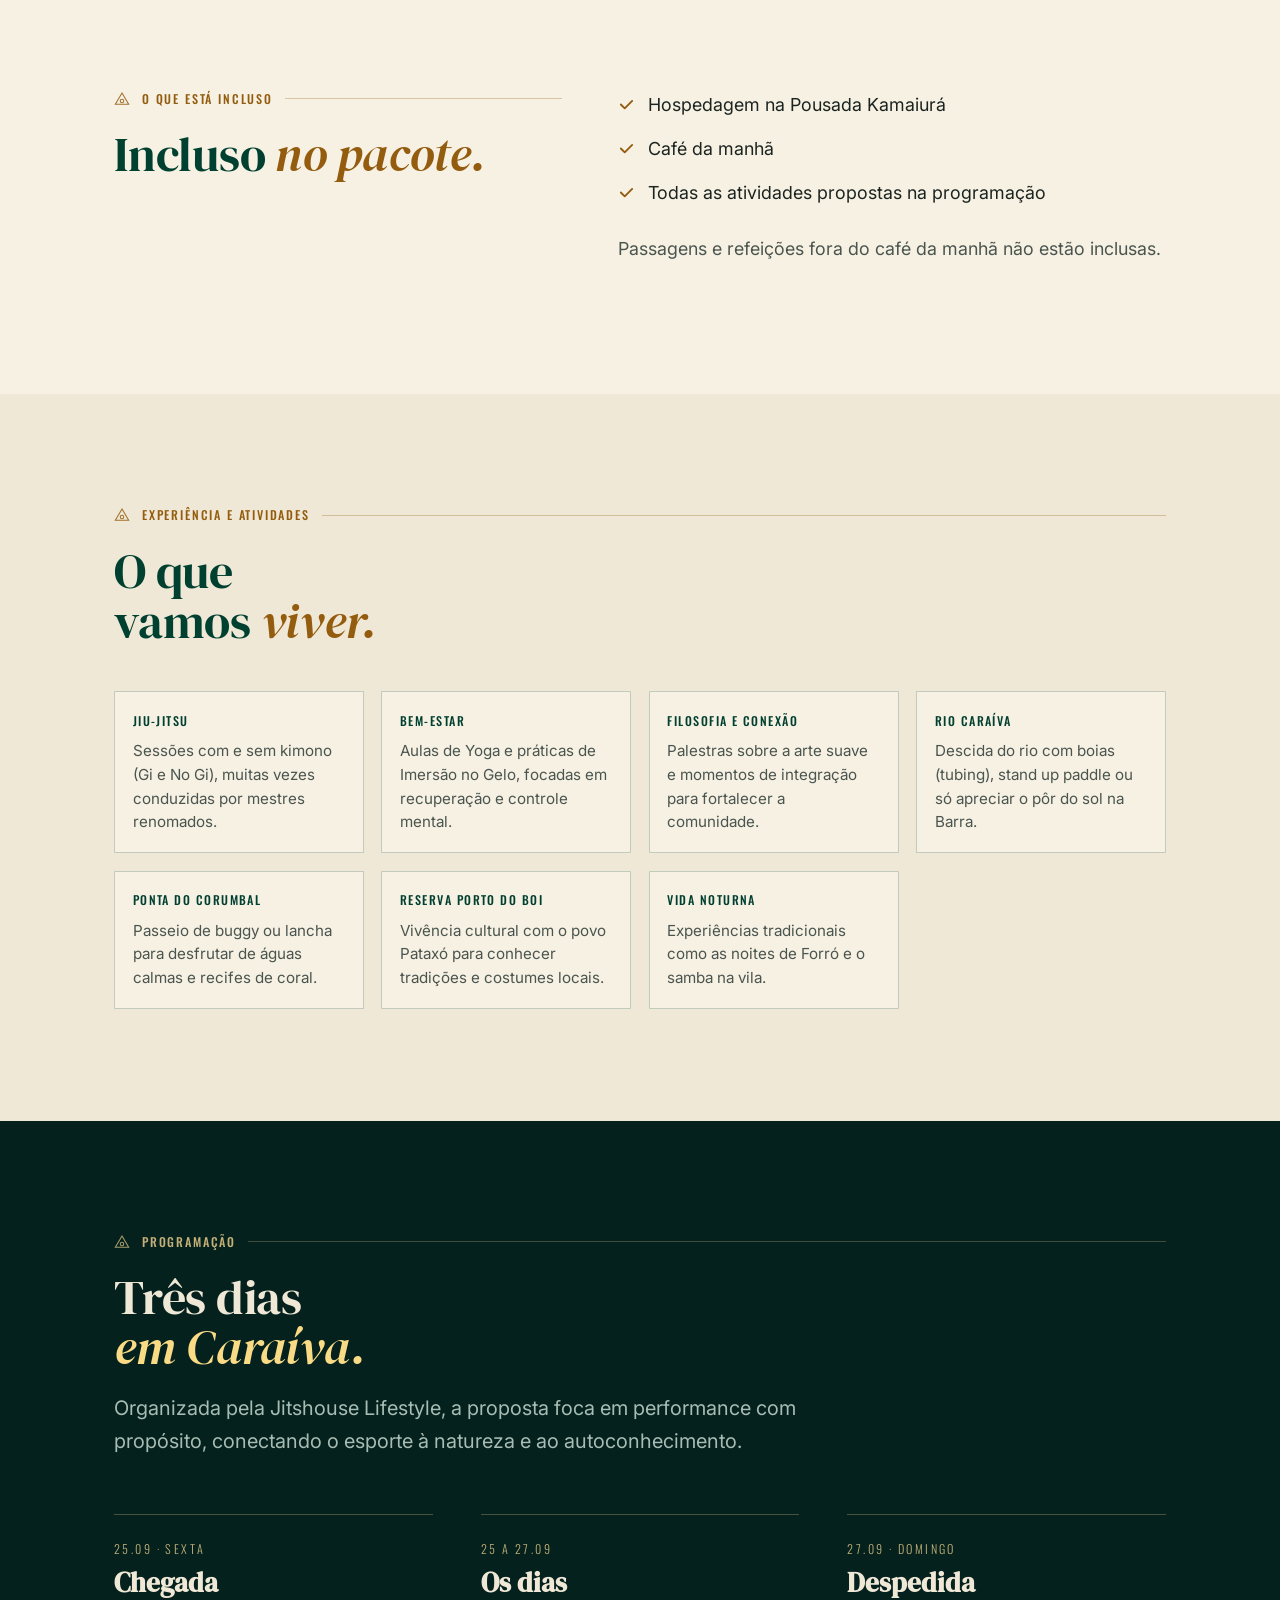
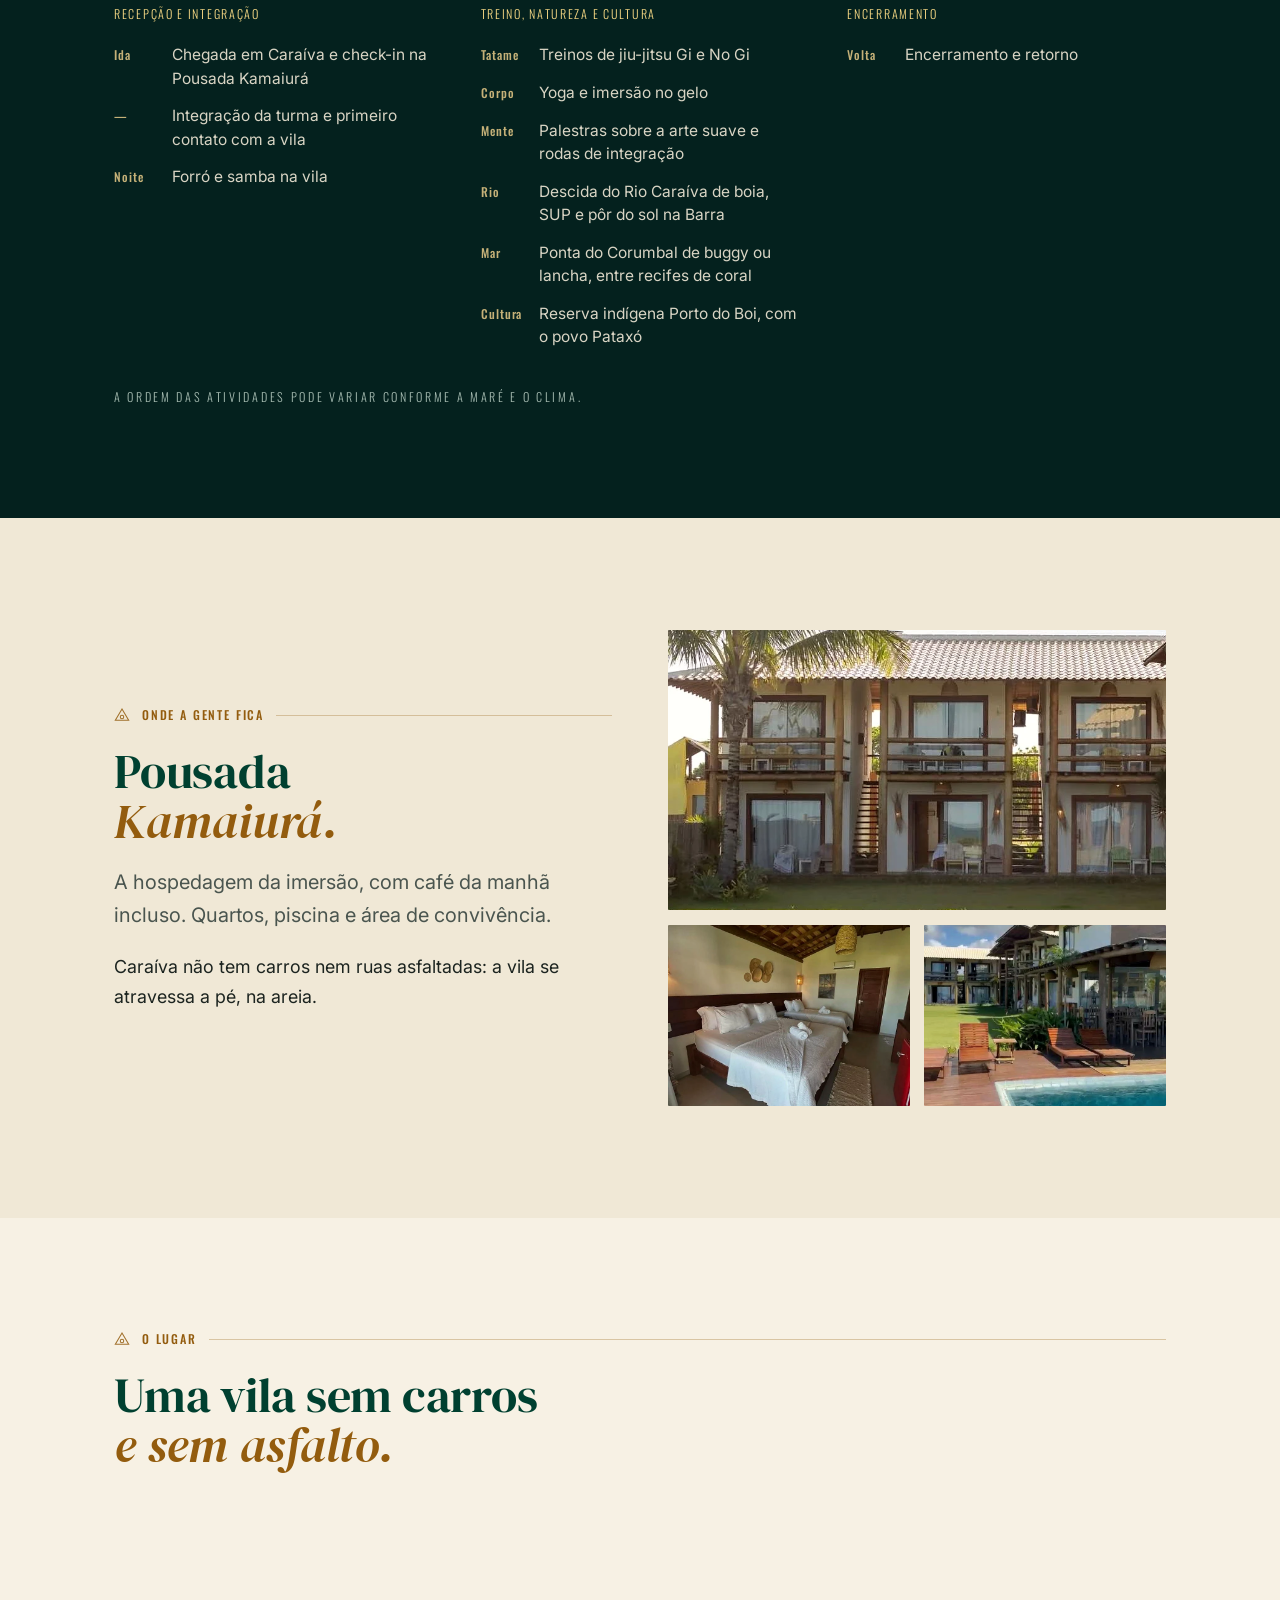
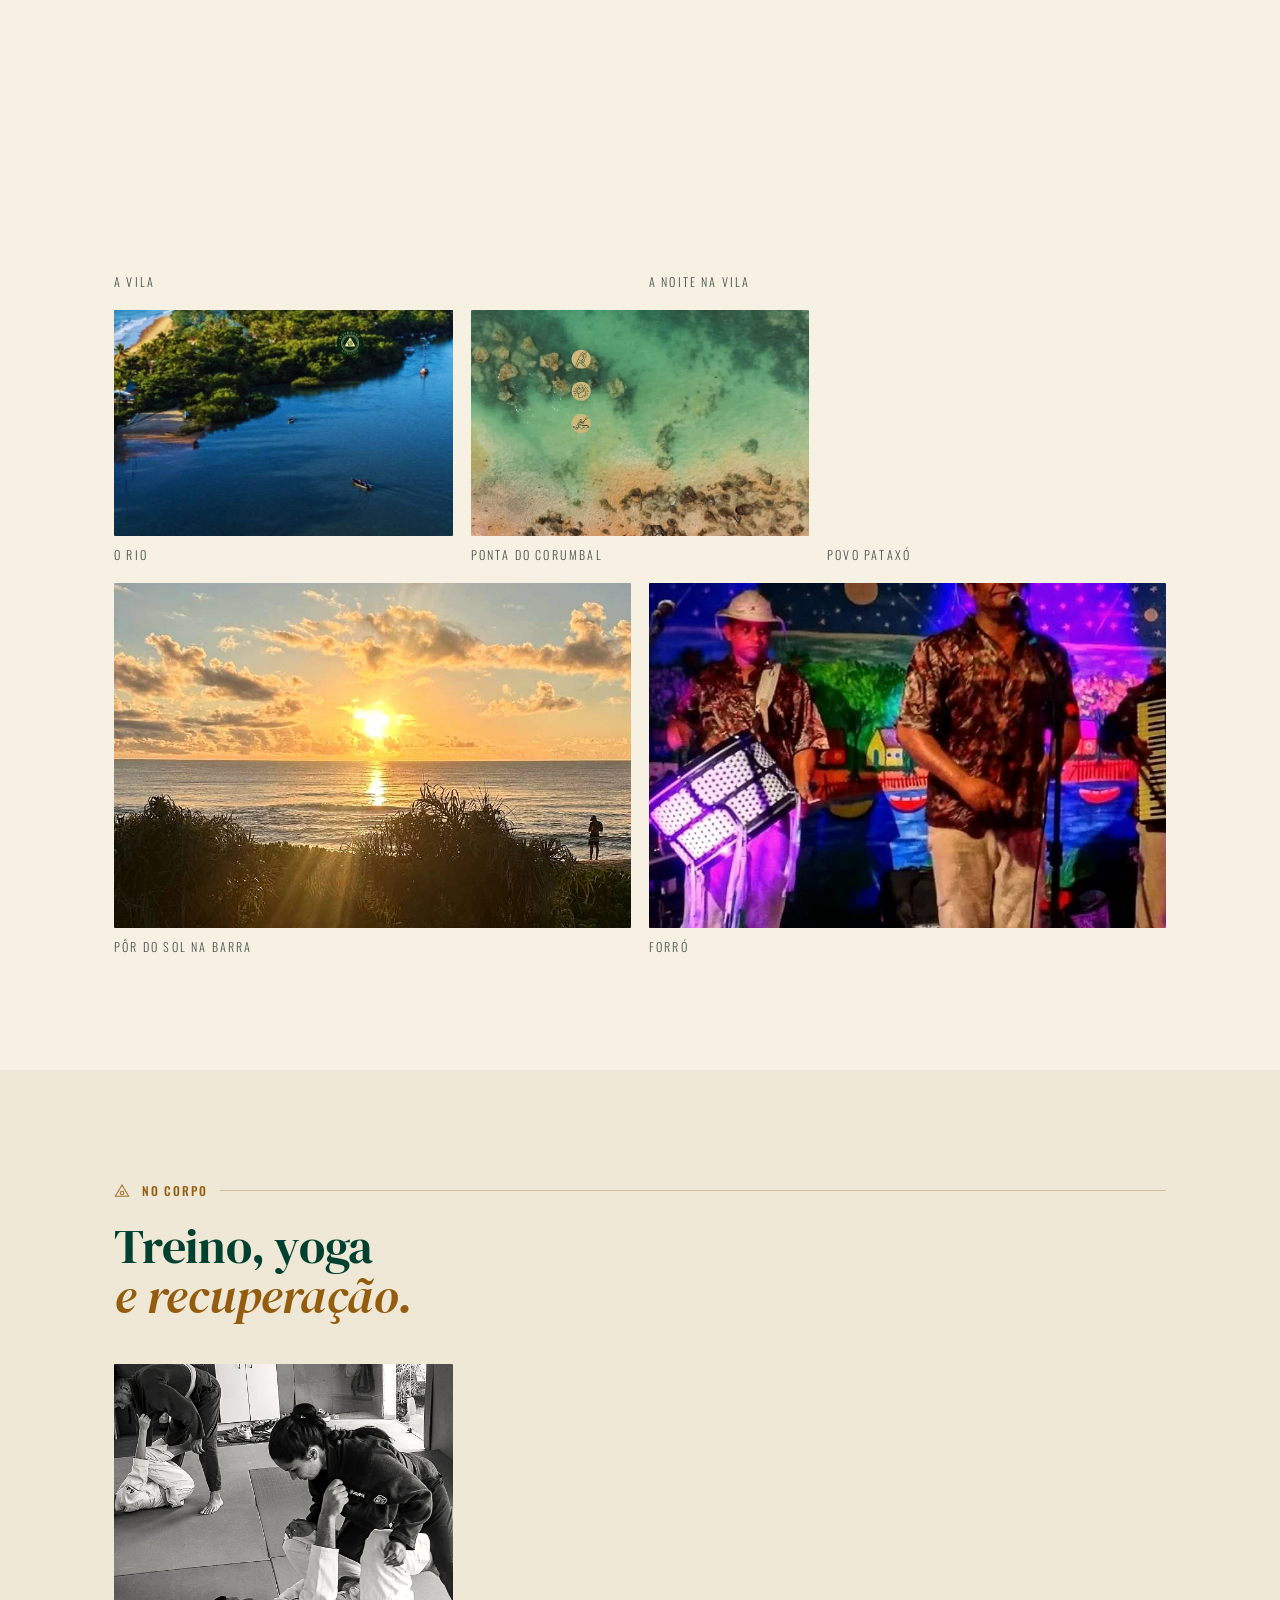
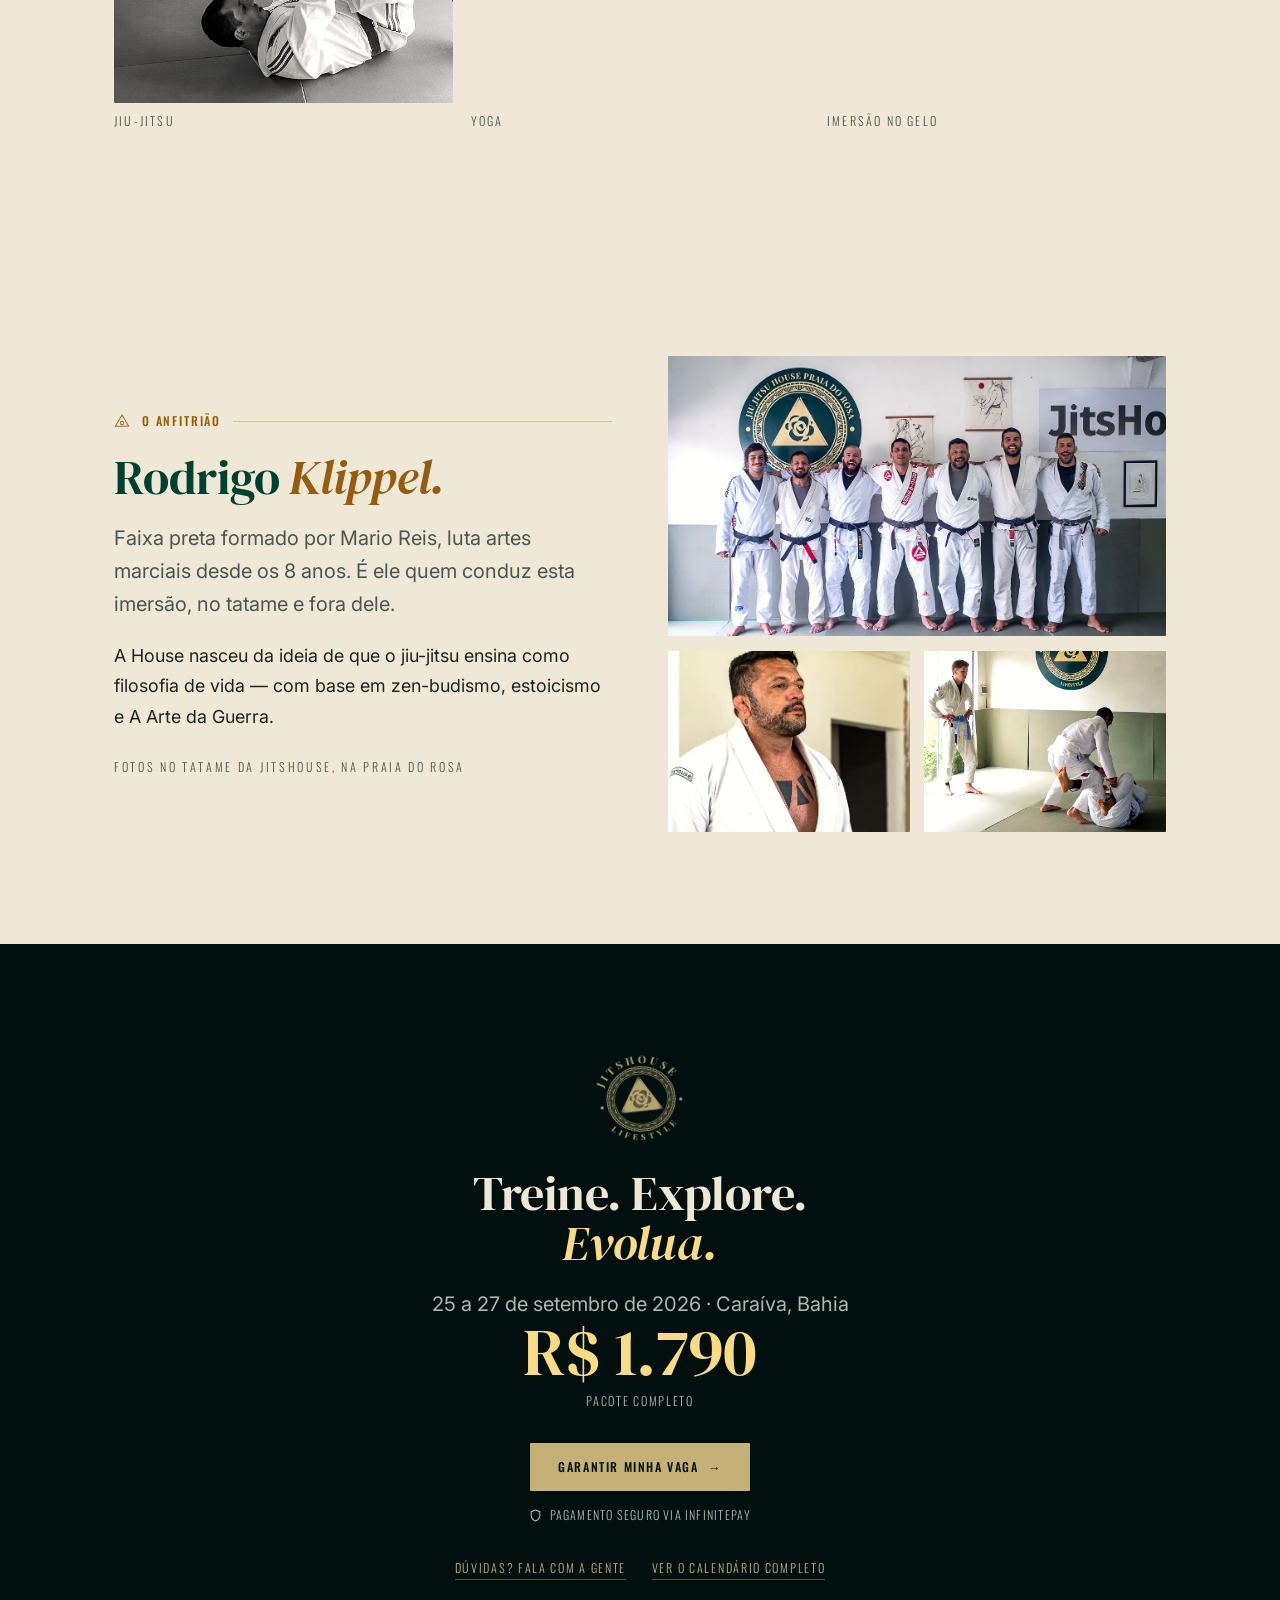
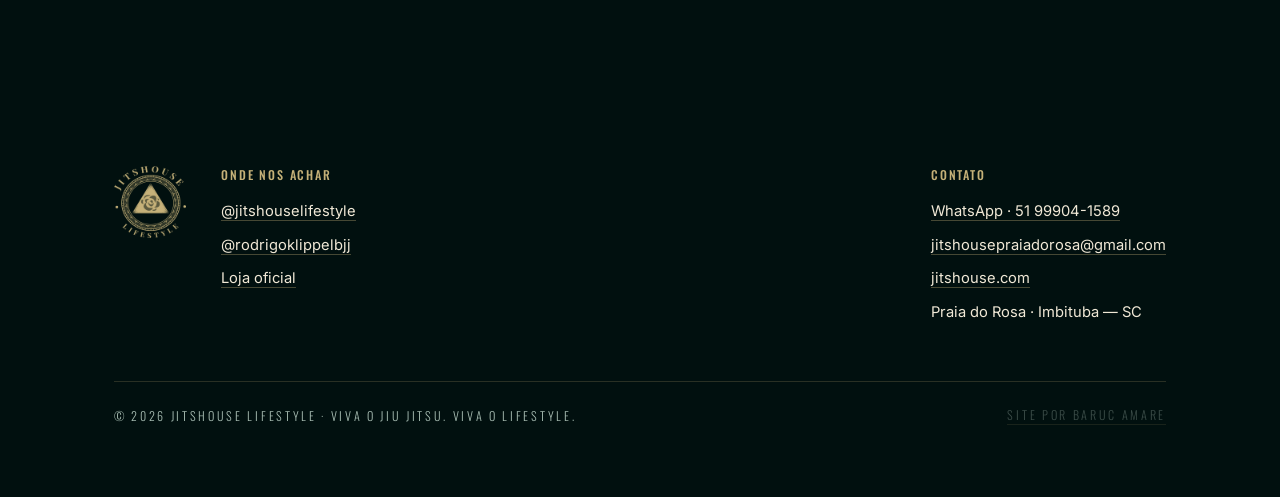
==== commit 6211e736: "feat: 6 imagens em 2K e o hero da home volta a sangrar a tela Chegaram os upscales por IA. Integrada" ====
--- a/caraiva.html
+++ b/caraiva.html
@@ -79,7 +79,7 @@
 <section class="ihero" aria-labelledby="h1">
   <picture>
     <source srcset="img/im/car-hero.webp" type="image/webp">
-    <img class="ihero__foto" src="img/im/car-hero.jpg" width="1500" height="750"
+    <img class="ihero__foto" src="img/im/car-hero.jpg" width="2000" height="1000"
          alt="Vista do alto da praia de Caraíva, onde o rio encontra o mar, entre coqueiros."
          fetchpriority="high" decoding="async">
   </picture>
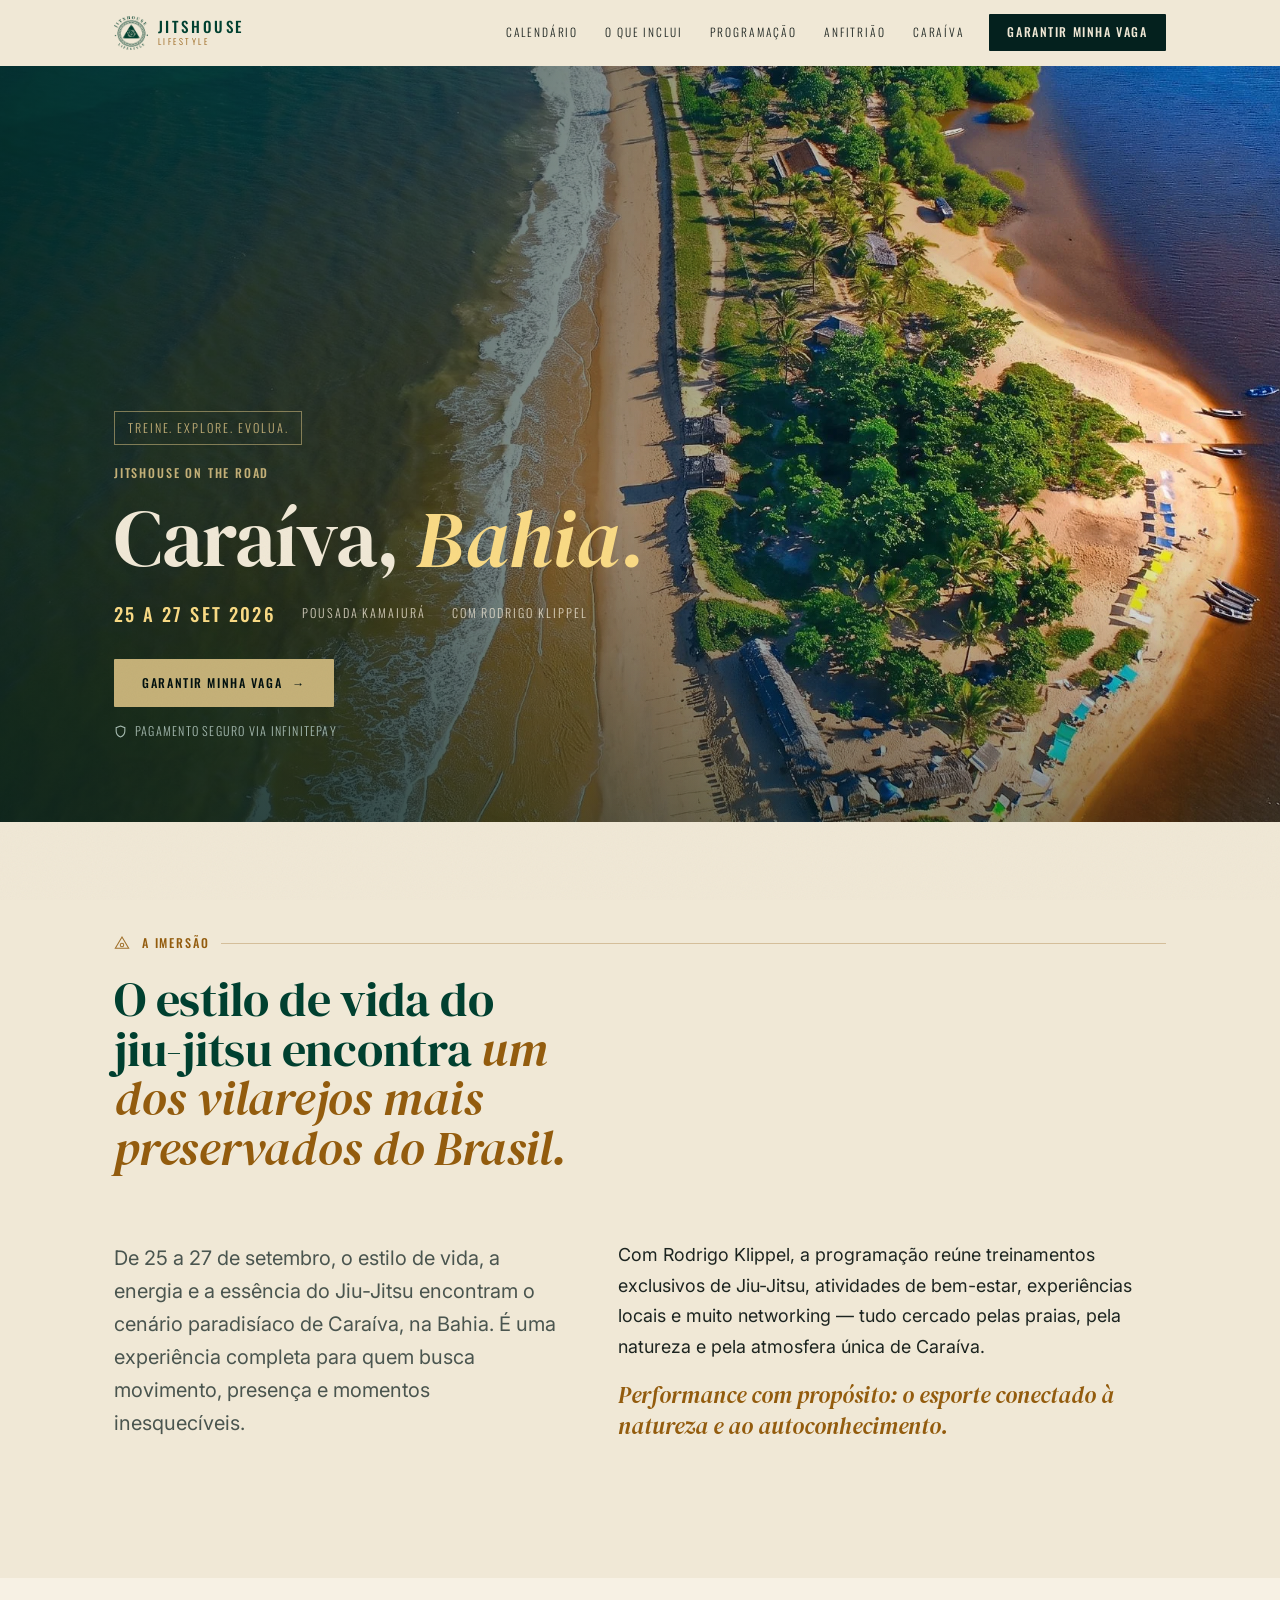
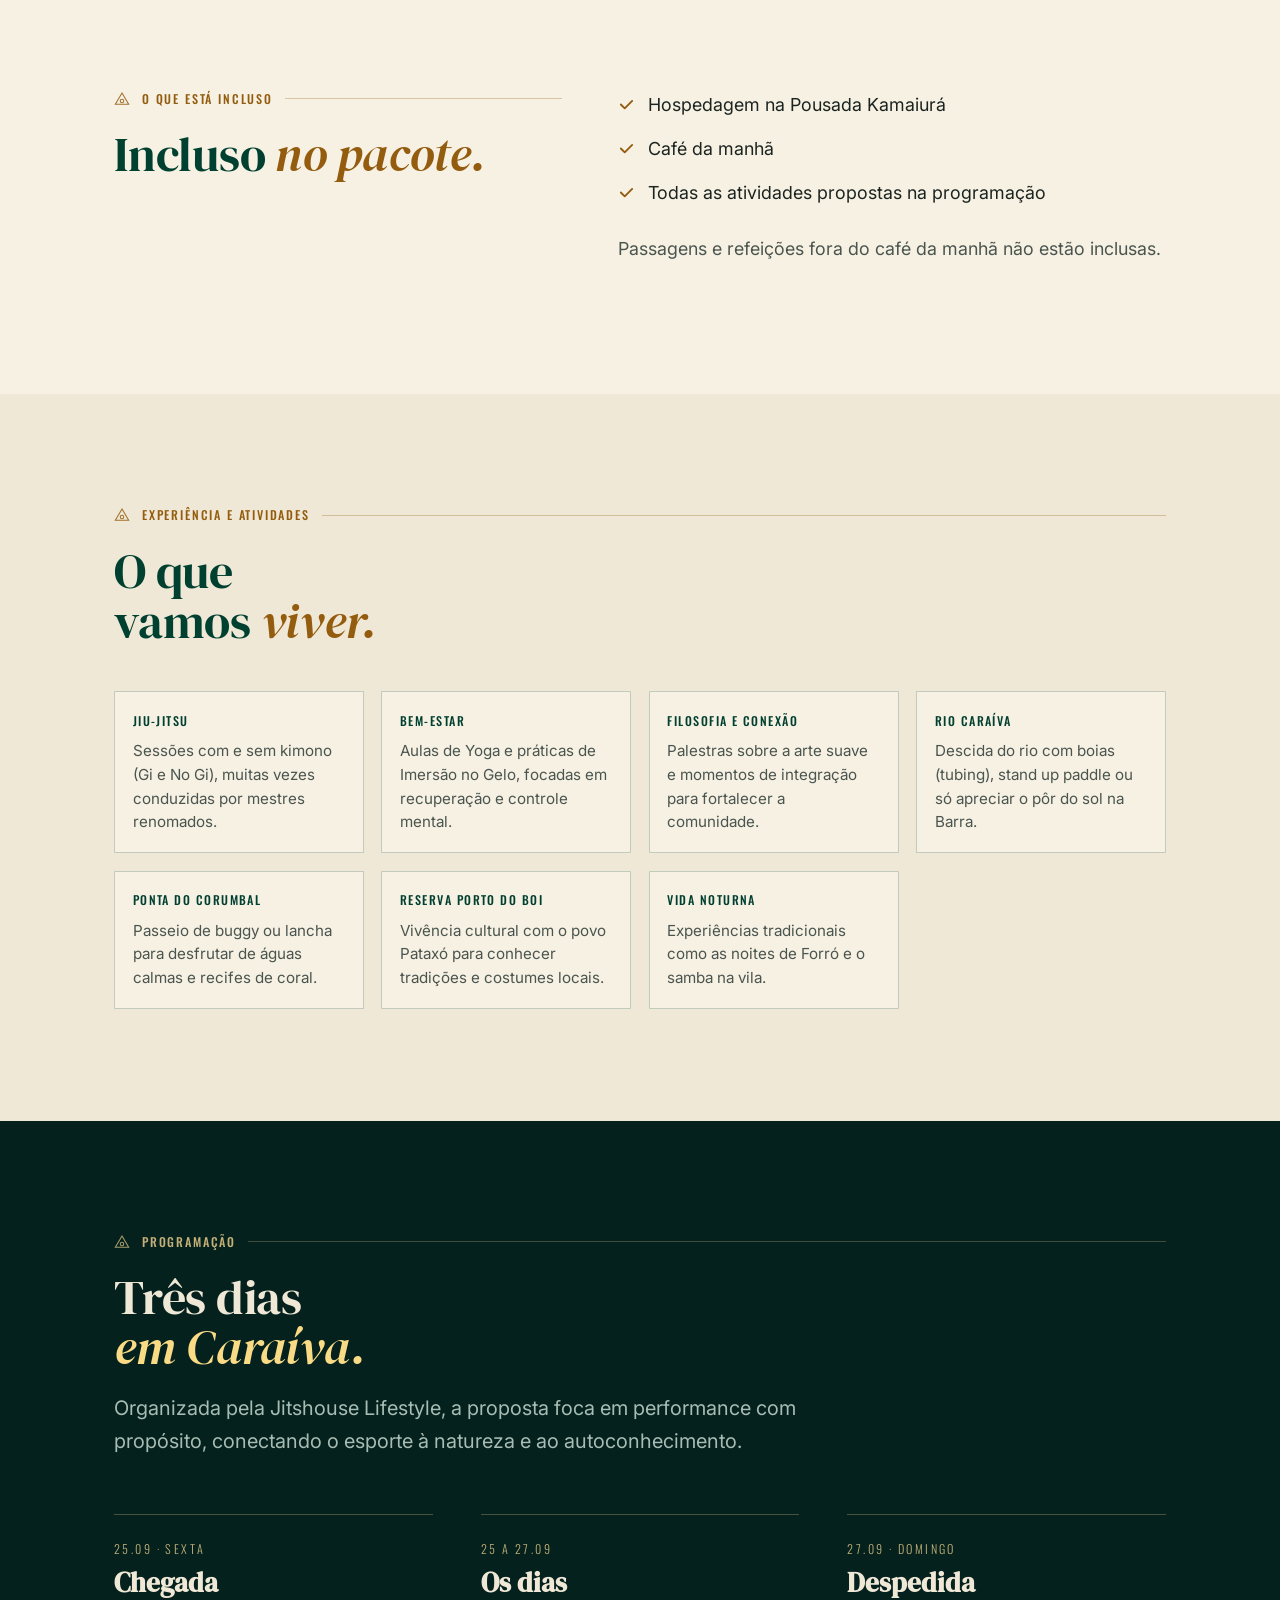
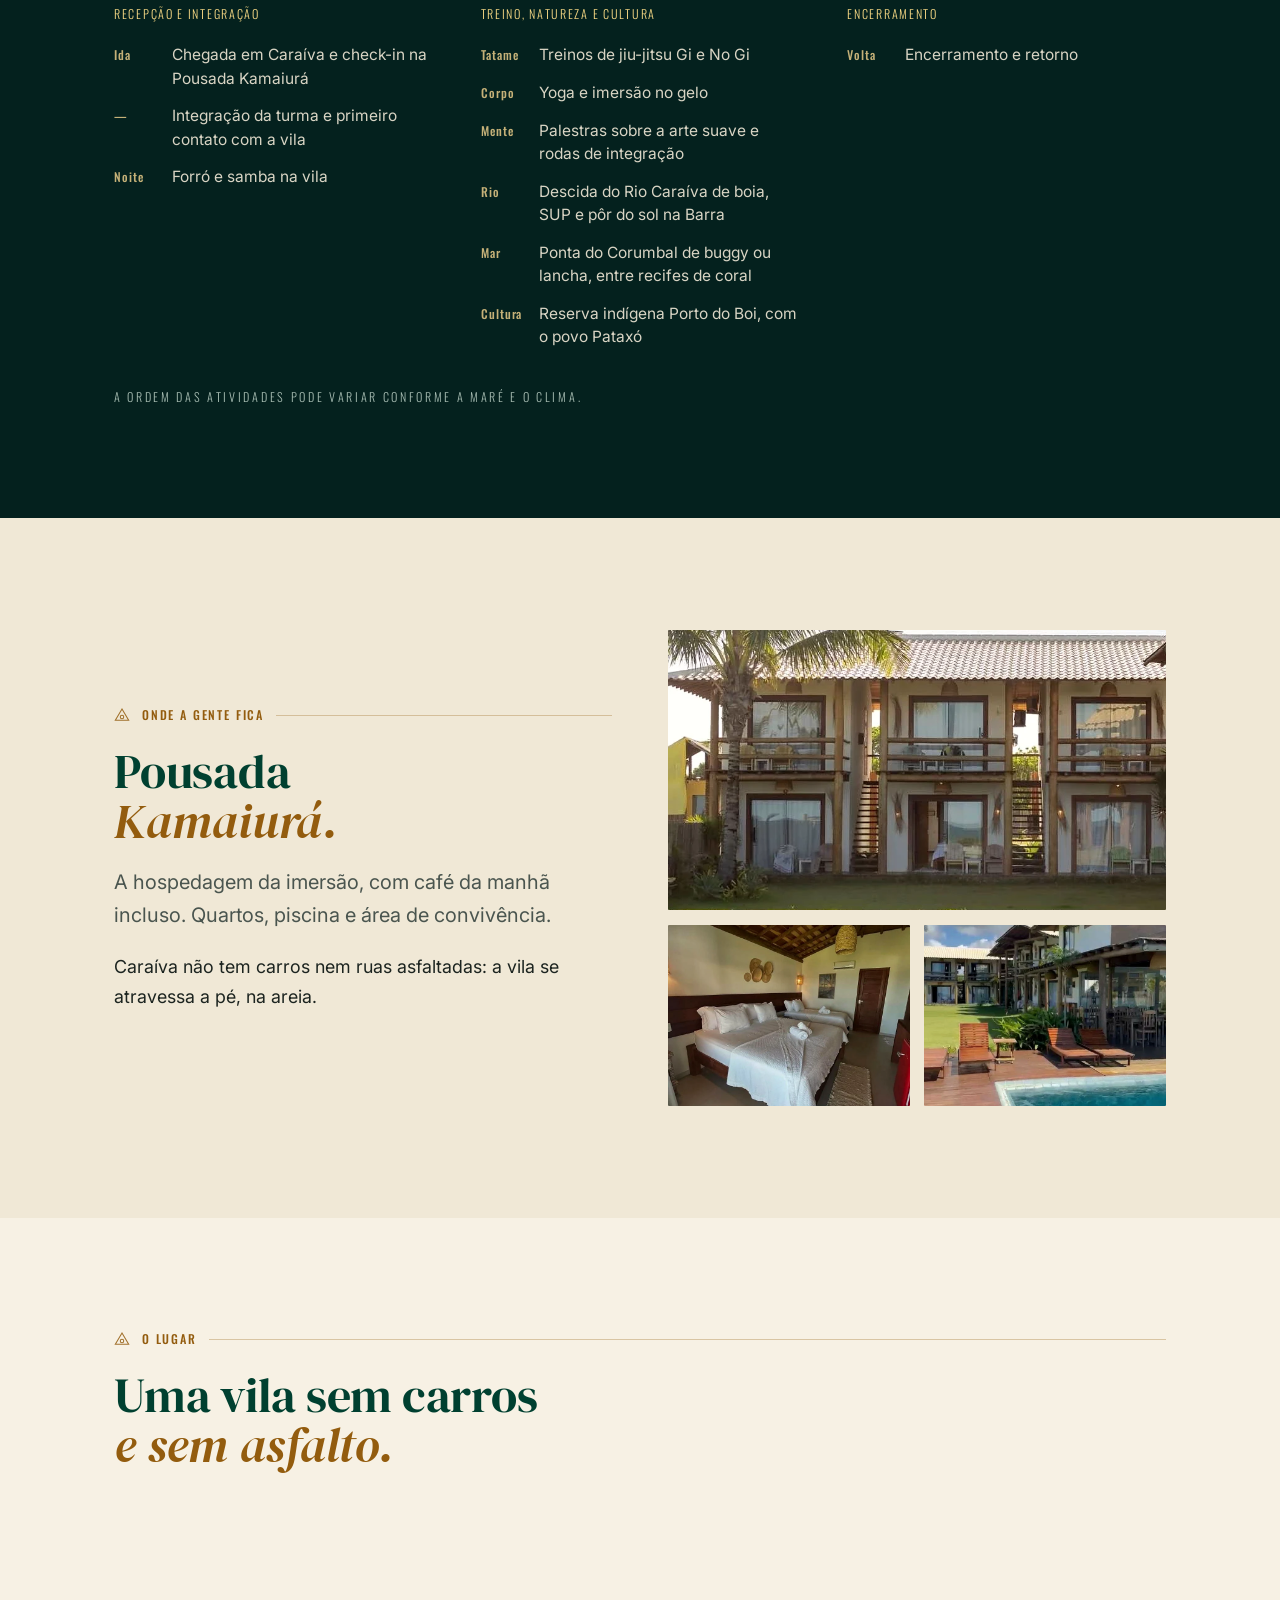
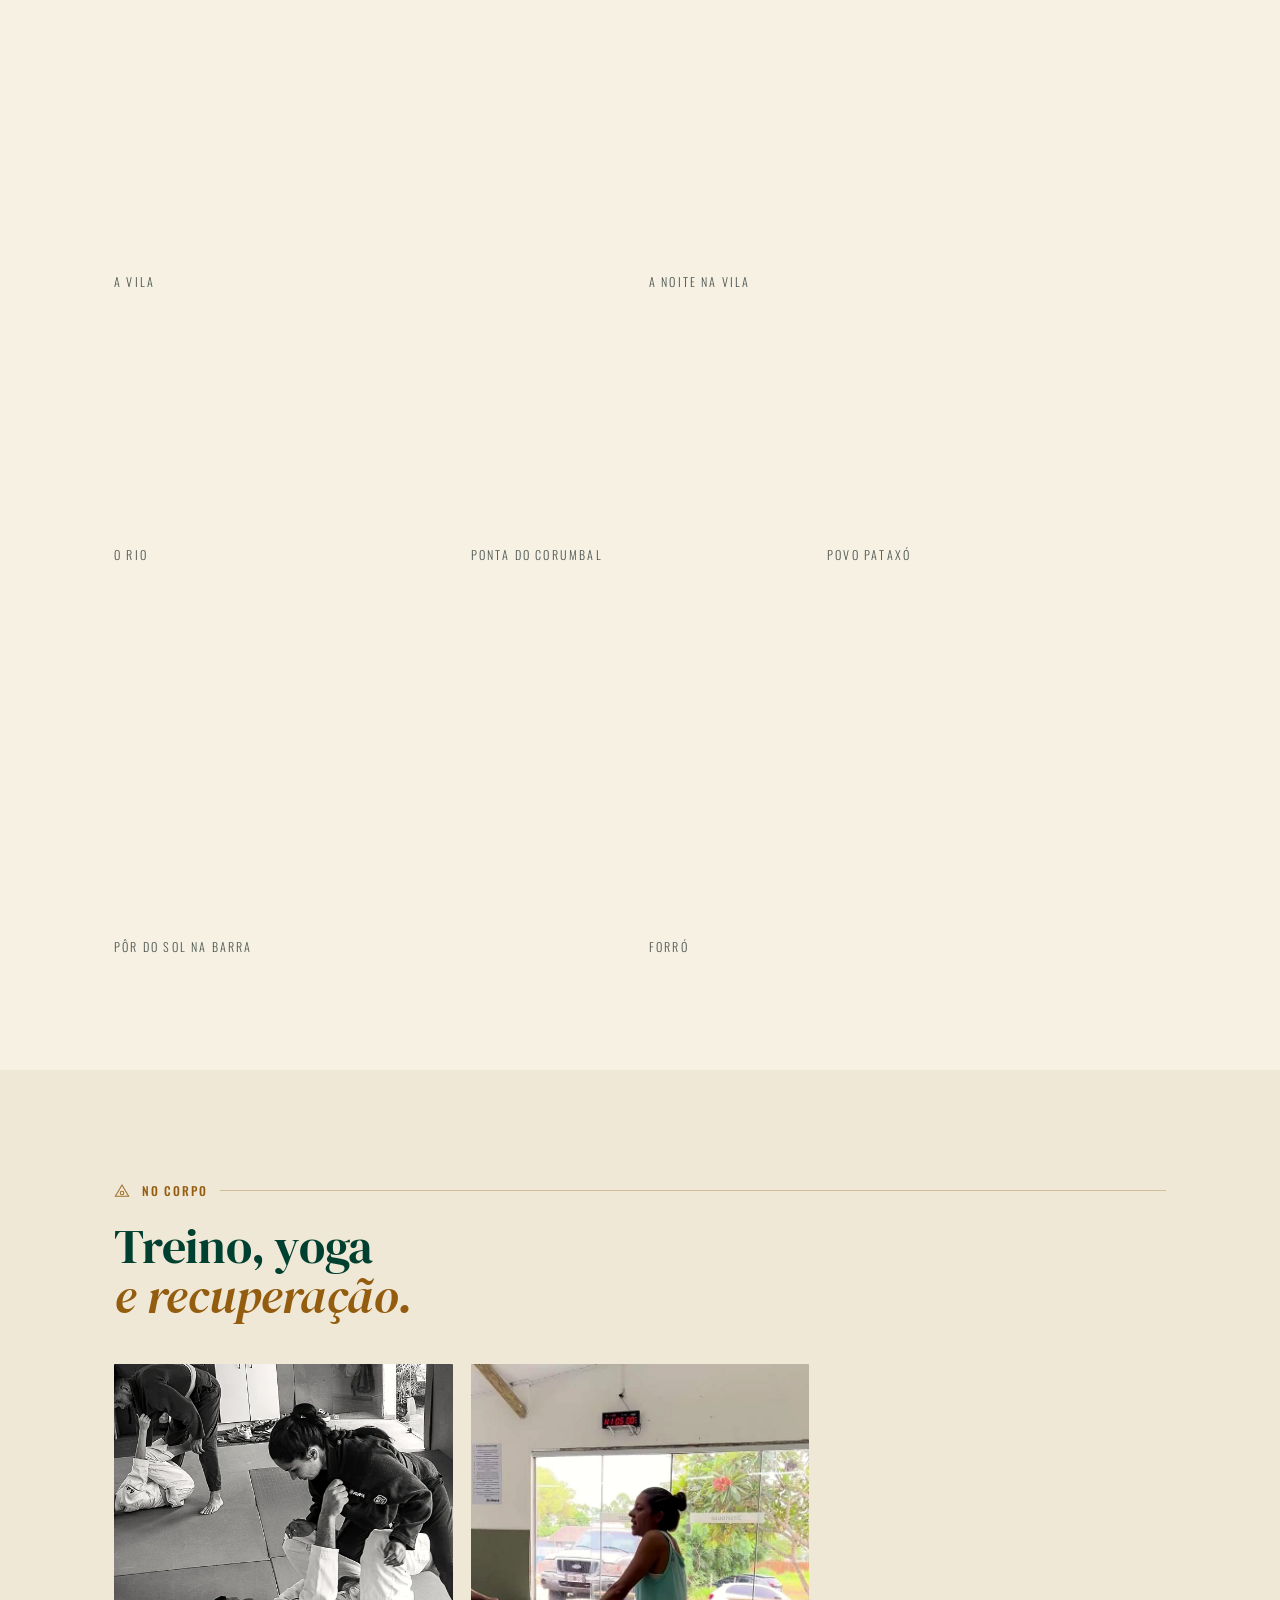
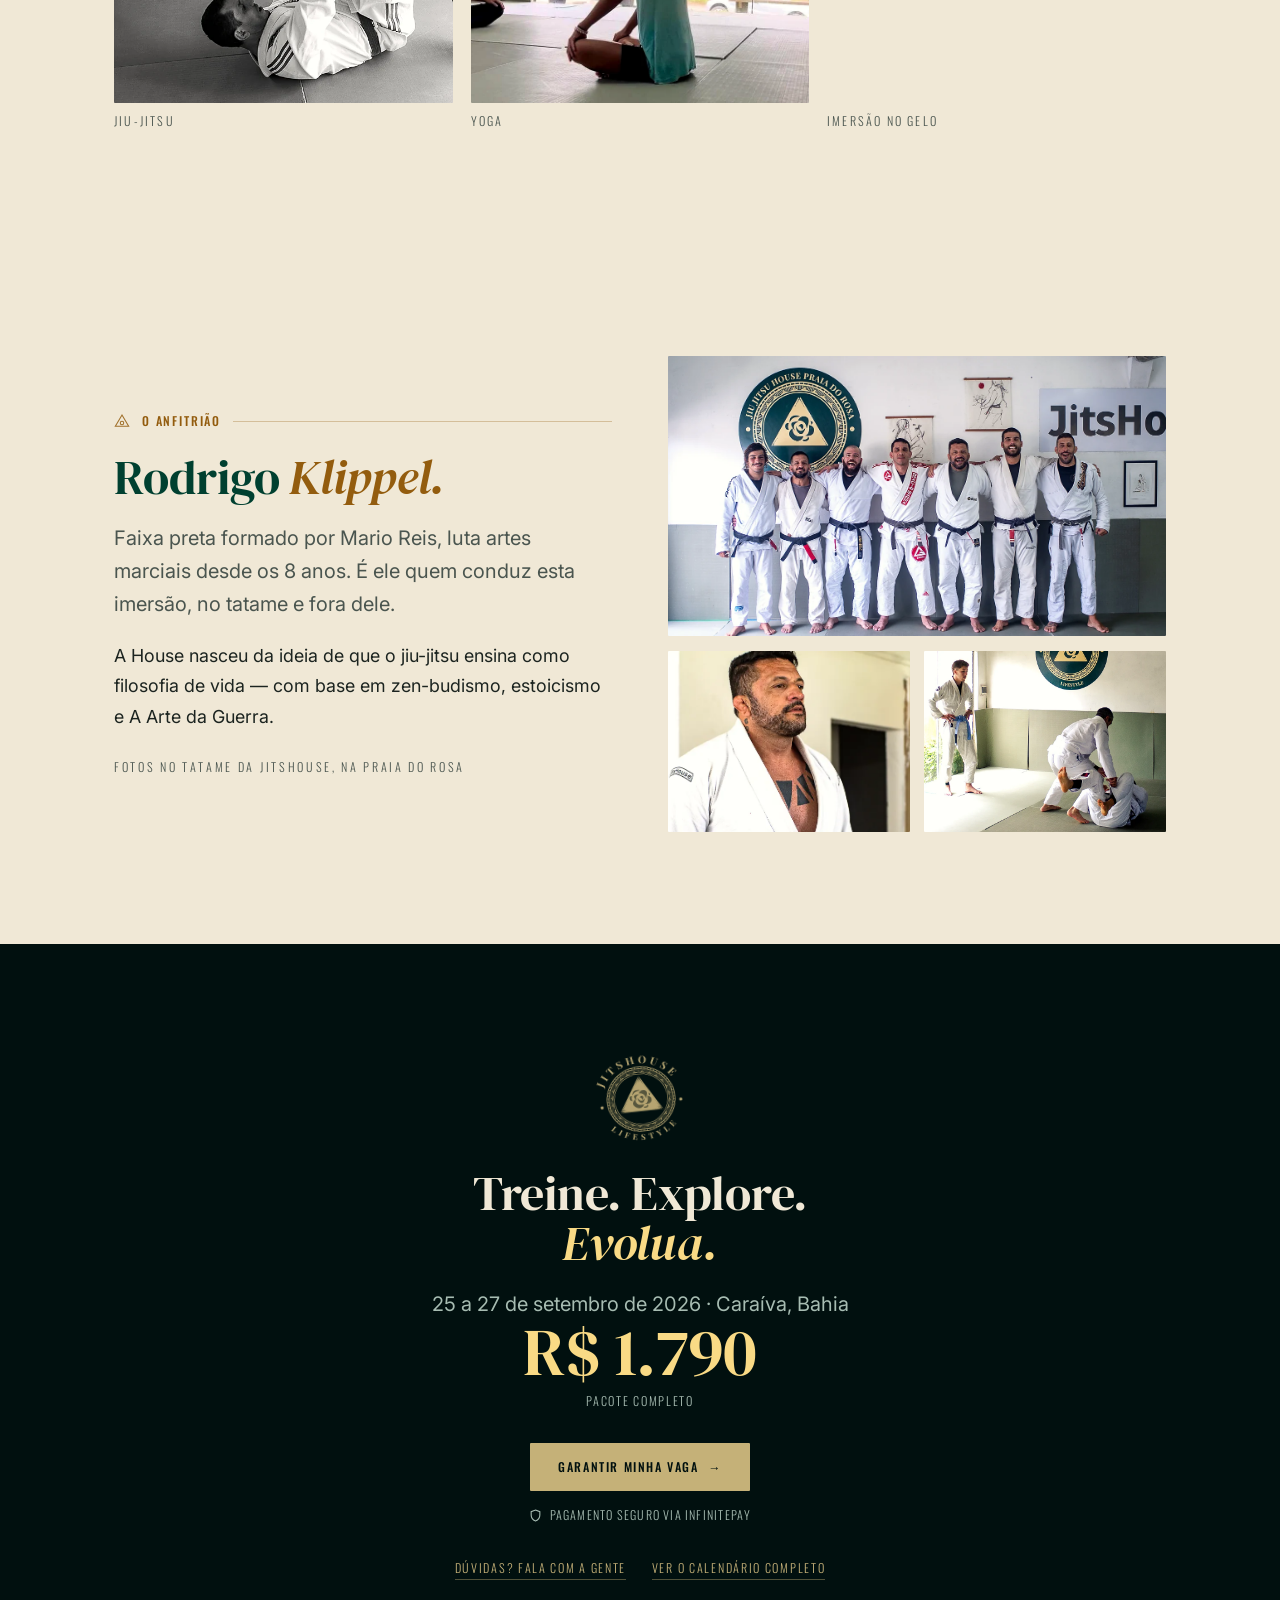
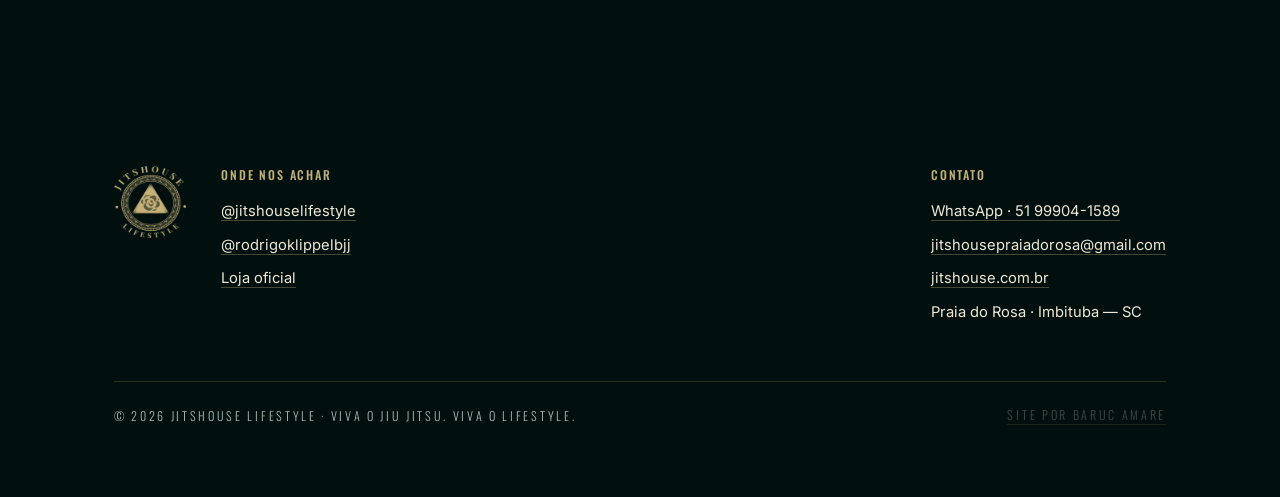
==== commit a6035b70: "feat: aniversario no mesmo dominio e migracao para jitshouse.site Unifica a landing do Aniversario n" ====
--- a/caraiva.html
+++ b/caraiva.html
@@ -19,7 +19,7 @@
 
 <title>Jitshouse On The Road — Caraíva · 25 a 27 de setembro de 2026 | Jitshouse Lifestyle</title>
 <meta name="description" content="Três dias de jiu-jitsu, natureza e cultura em Caraíva, na Bahia. Treinos com Rodrigo Klippel, yoga, imersão no gelo, descida do Rio Caraíva, Ponta do Corumbal e vivência com o povo Pataxó. Hospedagem na Pousada Kamaiurá.">
-<link rel="canonical" href="https://jitshouse.com/caraiva">
+<link rel="canonical" href="https://jitshouse.site/caraiva">
 <meta name="theme-color" content="#F0E8D6">
 
 <meta property="og:type" content="article">
@@ -27,8 +27,8 @@
 <meta property="og:site_name" content="Jitshouse Lifestyle">
 <meta property="og:title" content="Jitshouse On The Road — Caraíva · 25 a 27 de setembro">
 <meta property="og:description" content="Treine. Explore. Evolua. Três dias em um dos vilarejos mais preservados do Brasil.">
-<meta property="og:url" content="https://jitshouse.com/caraiva">
-<meta property="og:image" content="https://jitshouse.com/img/im/car-hero.jpg">
+<meta property="og:url" content="https://jitshouse.site/caraiva">
+<meta property="og:image" content="https://jitshouse.site/img/im/car-hero.jpg">
 <meta property="og:image:width" content="800">
 <meta property="og:image:height" content="450">
 <meta name="twitter:card" content="summary_large_image">
@@ -47,9 +47,9 @@
 "eventStatus":"https://schema.org/EventScheduled",
 "eventAttendanceMode":"https://schema.org/OfflineEventAttendanceMode",
 "description":"Três dias que celebram o estilo de vida do jiu-jitsu em Caraíva, na Bahia. Treinos exclusivos, yoga, imersão no gelo, passeios e vivência cultural com o povo Pataxó.",
-"url":"https://jitshouse.com/caraiva",
-"image":"https://jitshouse.com/img/im/car-hero.jpg",
-"organizer":{"@type":"Organization","name":"Jitshouse Lifestyle","url":"https://jitshouse.com/"},
+"url":"https://jitshouse.site/caraiva",
+"image":"https://jitshouse.site/img/im/car-hero.jpg",
+"organizer":{"@type":"Organization","name":"Jitshouse Lifestyle","url":"https://jitshouse.site/"},
 "performer":{"@type":"Person","name":"Rodrigo Klippel"},
 "location":{"@type":"Place","name":"Pousada Kamaiurá","address":{"@type":"PostalAddress","addressLocality":"Caraíva","addressRegion":"BA","addressCountry":"BR"}},
 "offers":{"@type":"Offer","url":"https://loja.infinitepay.io/jitshouse_lifestyle/wwk9630-jitshouse-caraiva","availability":"https://schema.org/InStock"}}
@@ -302,7 +302,7 @@
         <ul>
           <li><a href="https://wa.me/5551999041589" target="_blank" rel="noopener">WhatsApp · 51 99904-1589</a></li>
           <li><a href="mailto:jitshousepraiadorosa@gmail.com">jitshousepraiadorosa@gmail.com</a></li>
-          <li><a href="/">jitshouse.com</a></li>
+          <li><a href="https://jitshouse.com.br" target="_blank" rel="noopener">jitshouse.com.br</a></li>
           <li>Praia do Rosa · Imbituba — SC</li>
         </ul>
       </div>
